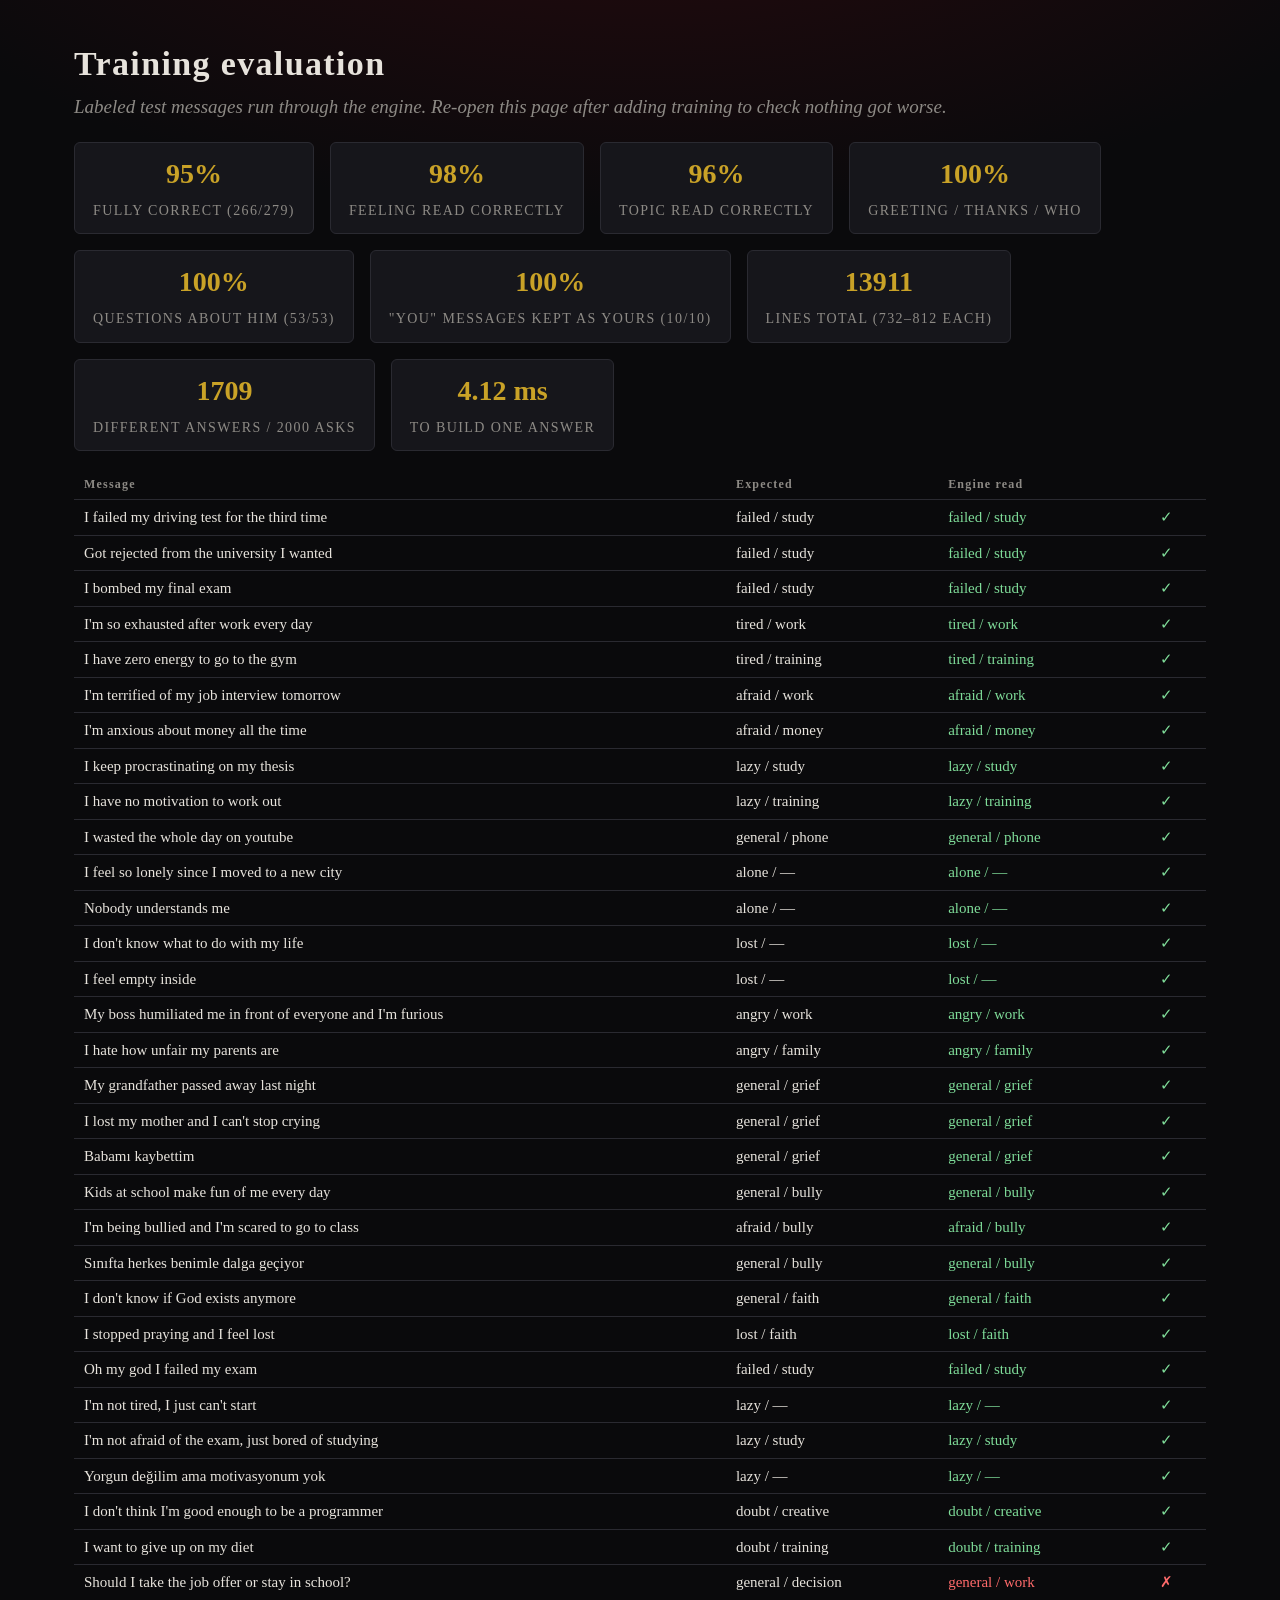
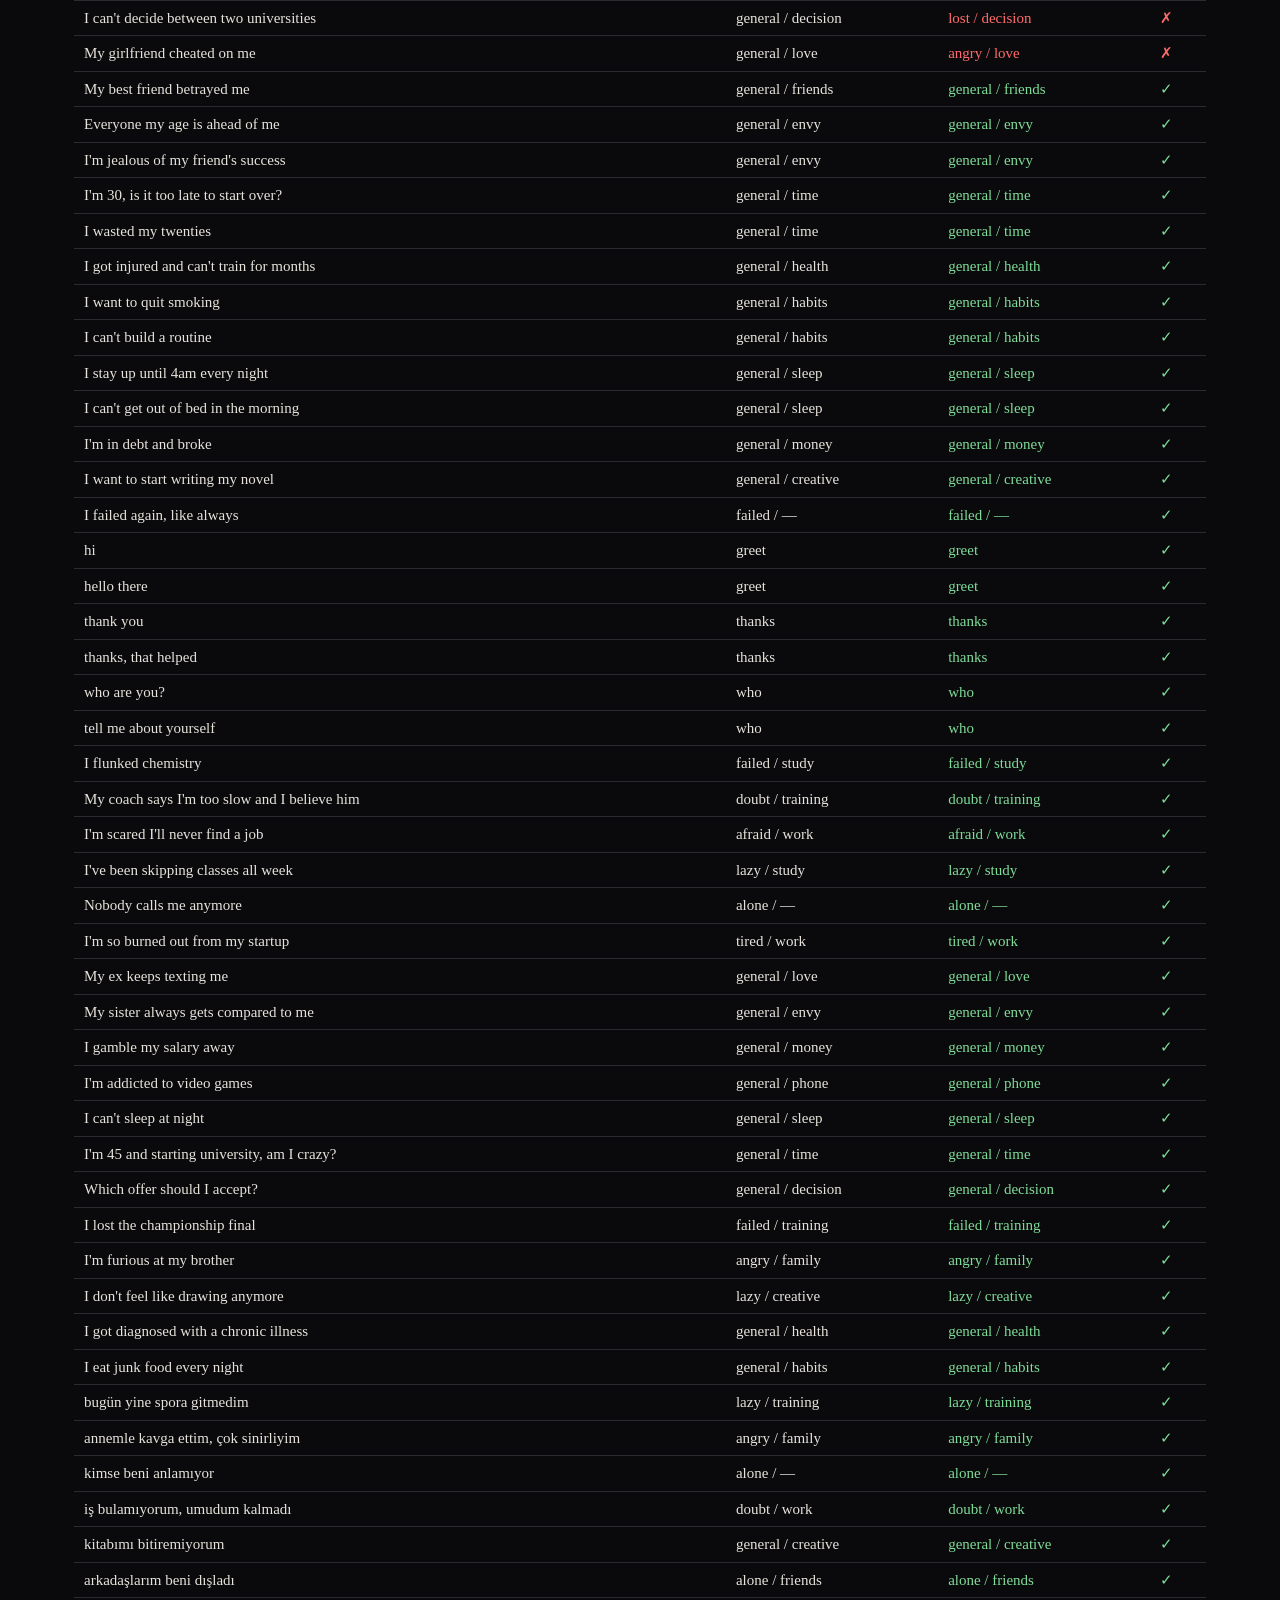
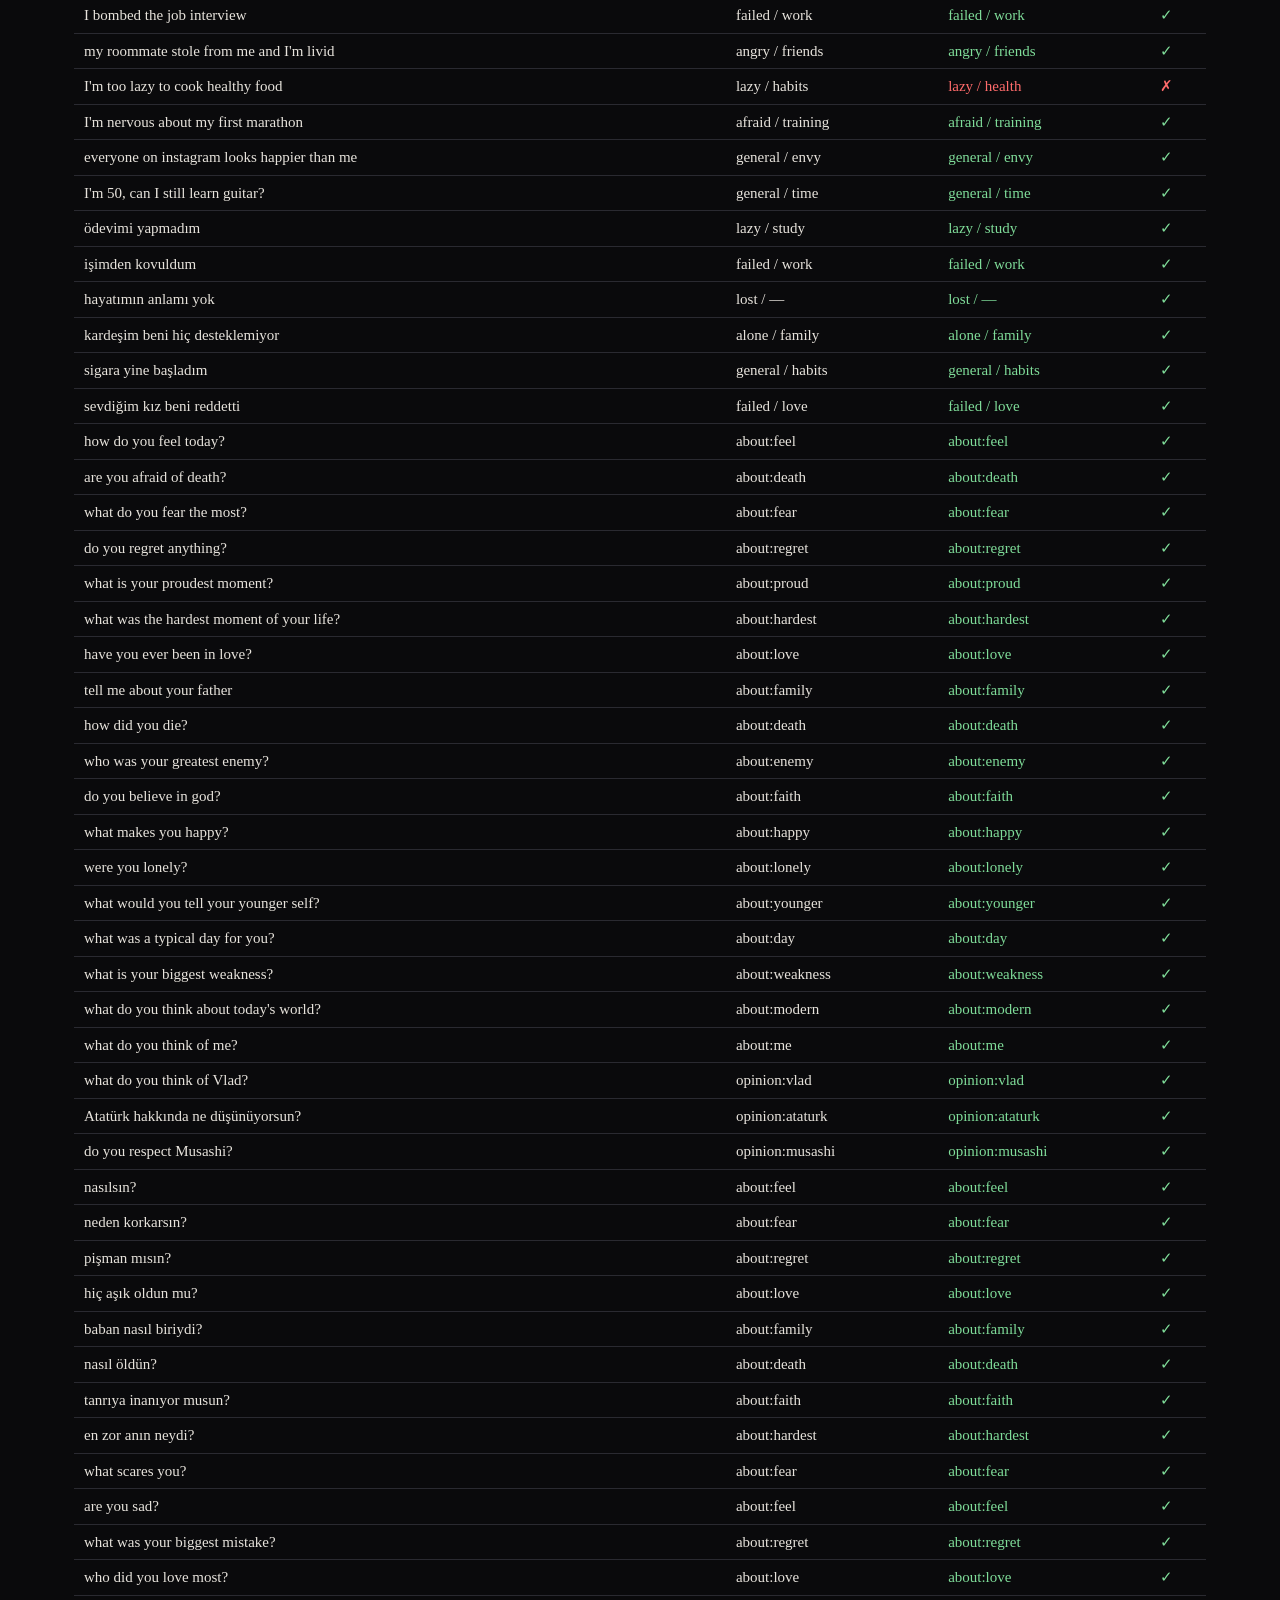
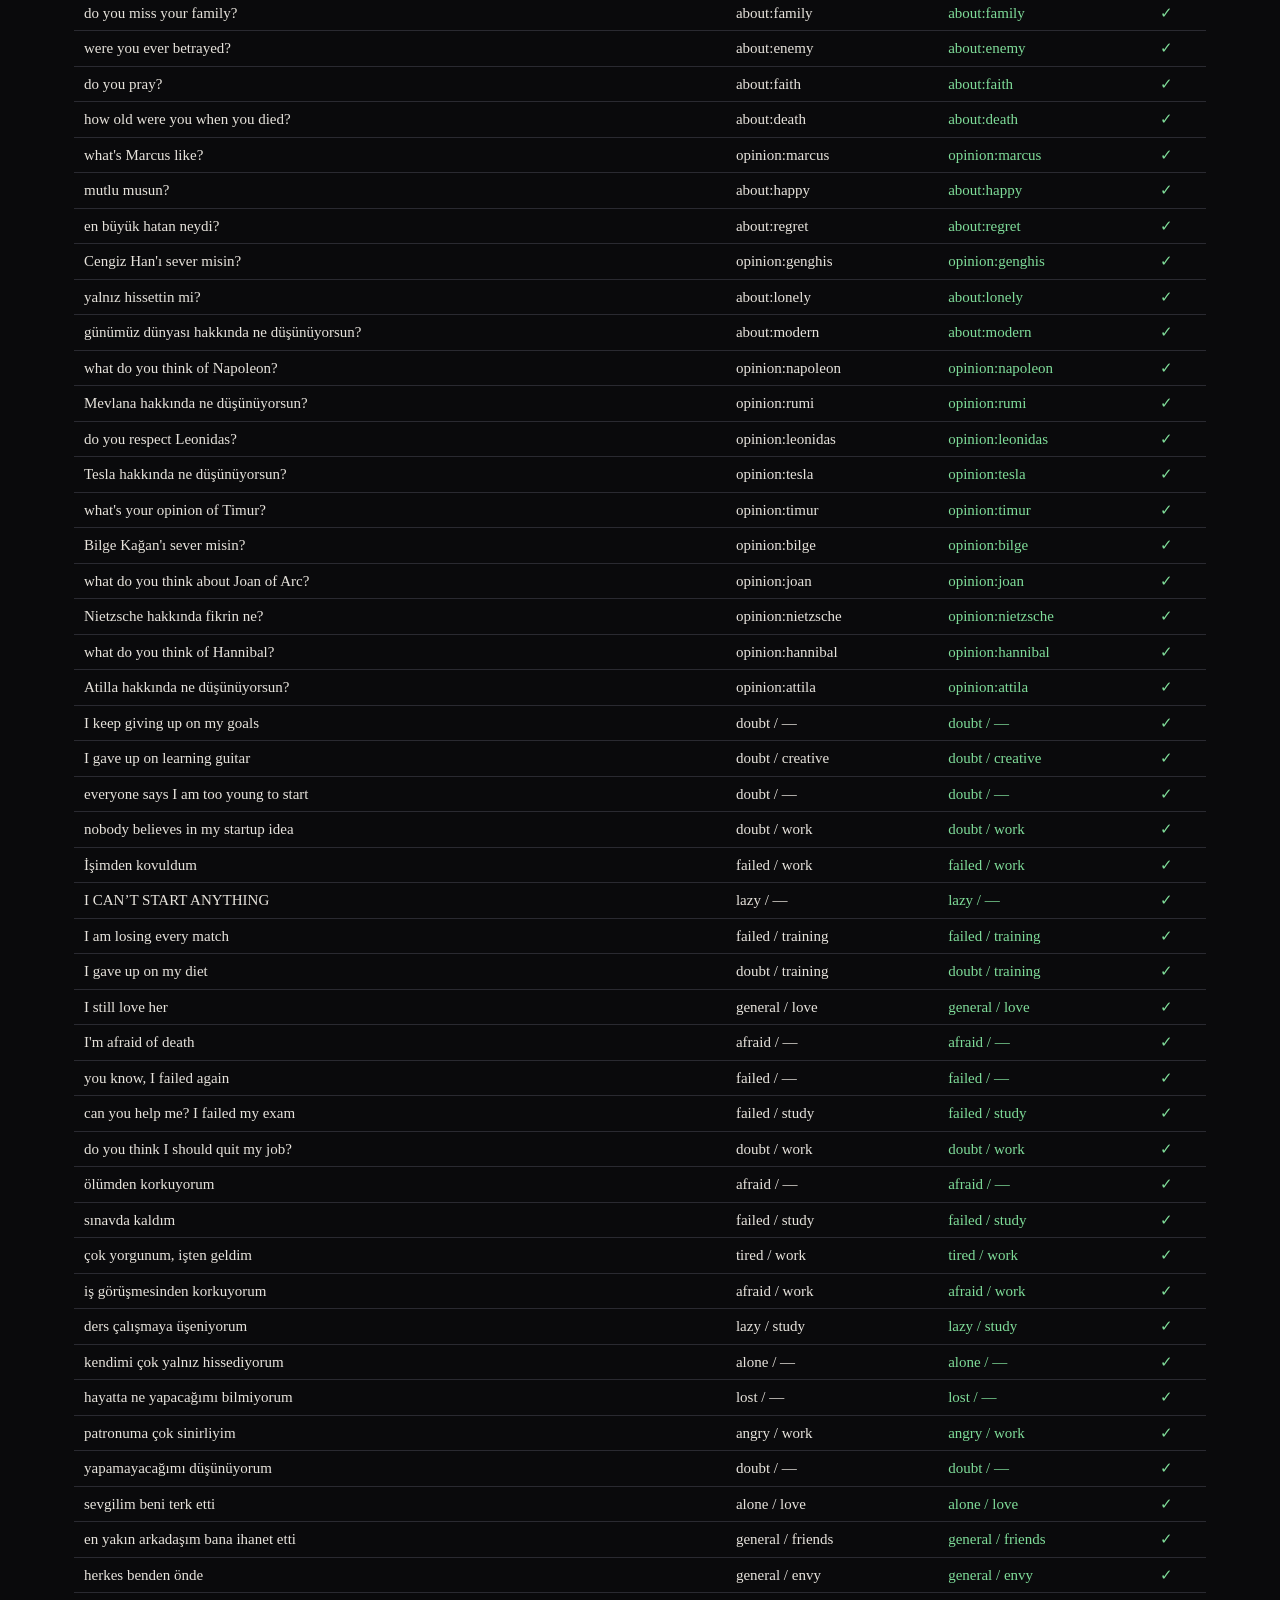
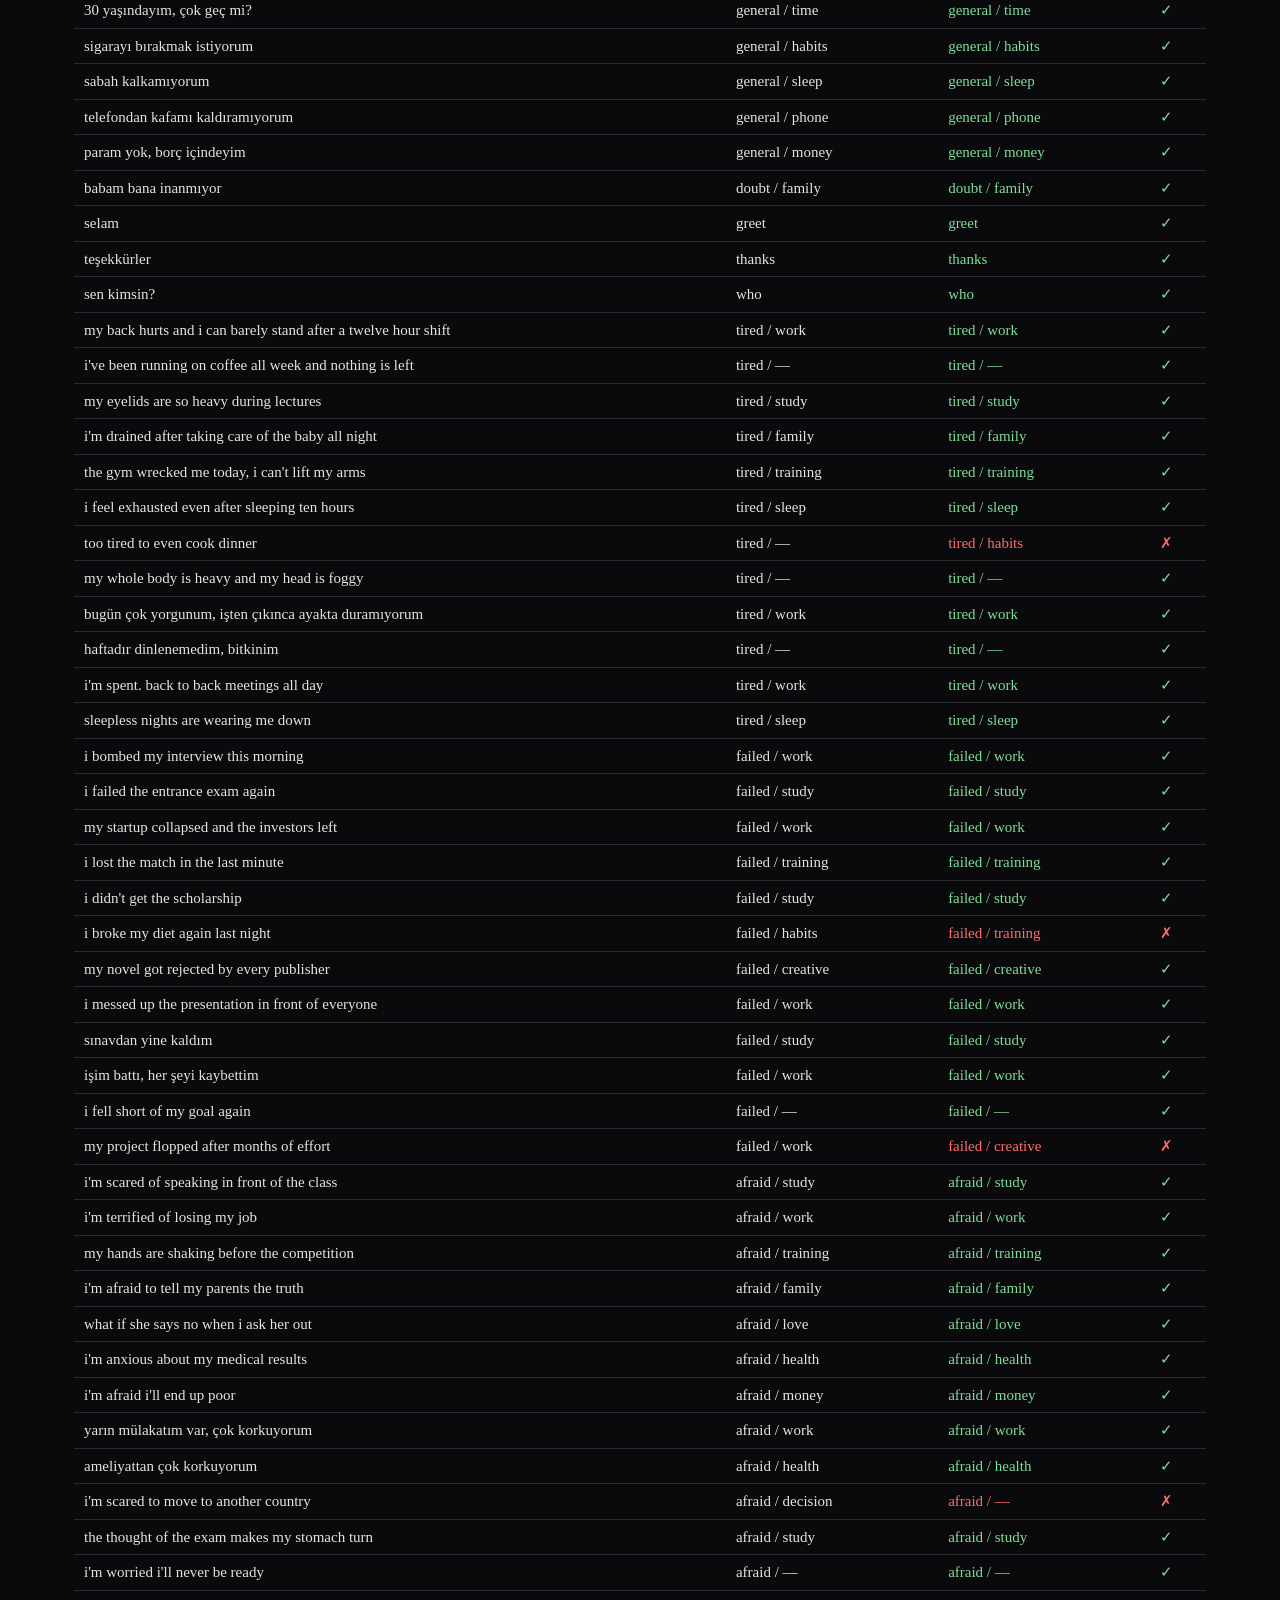
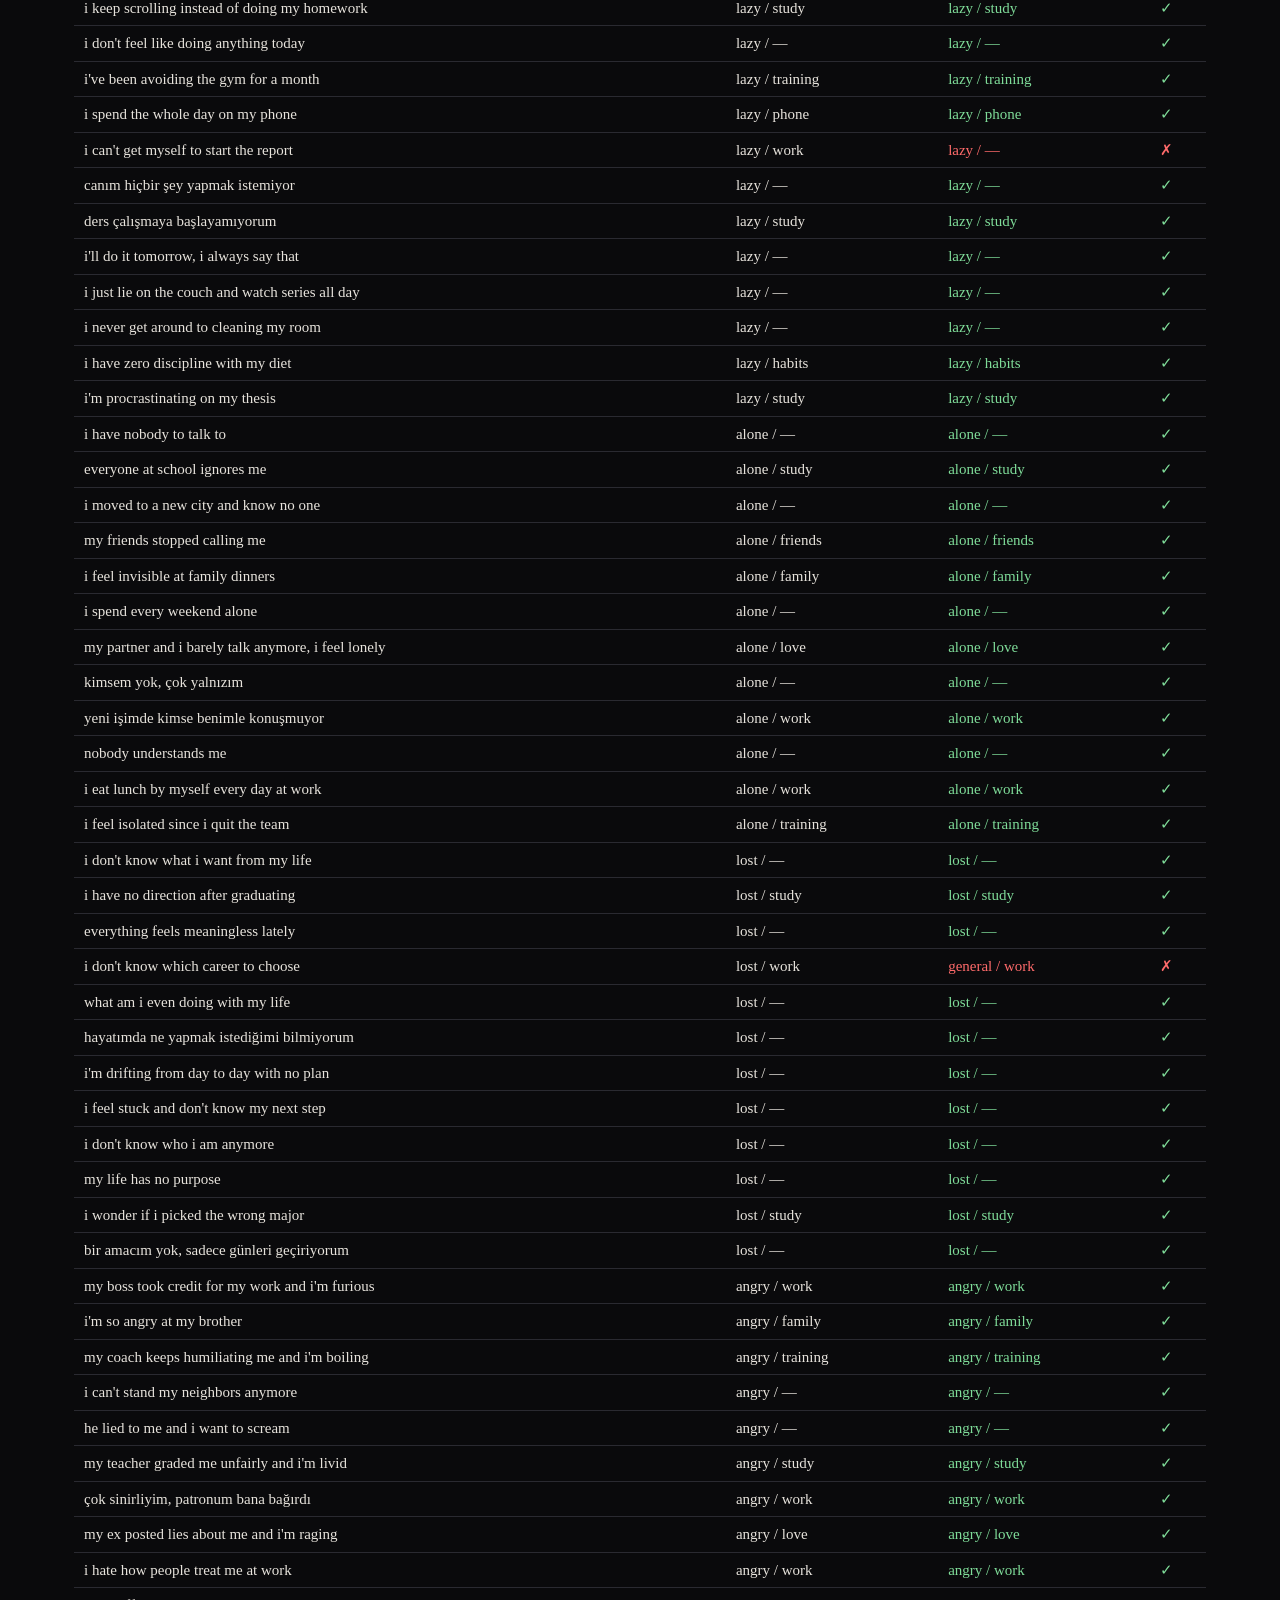
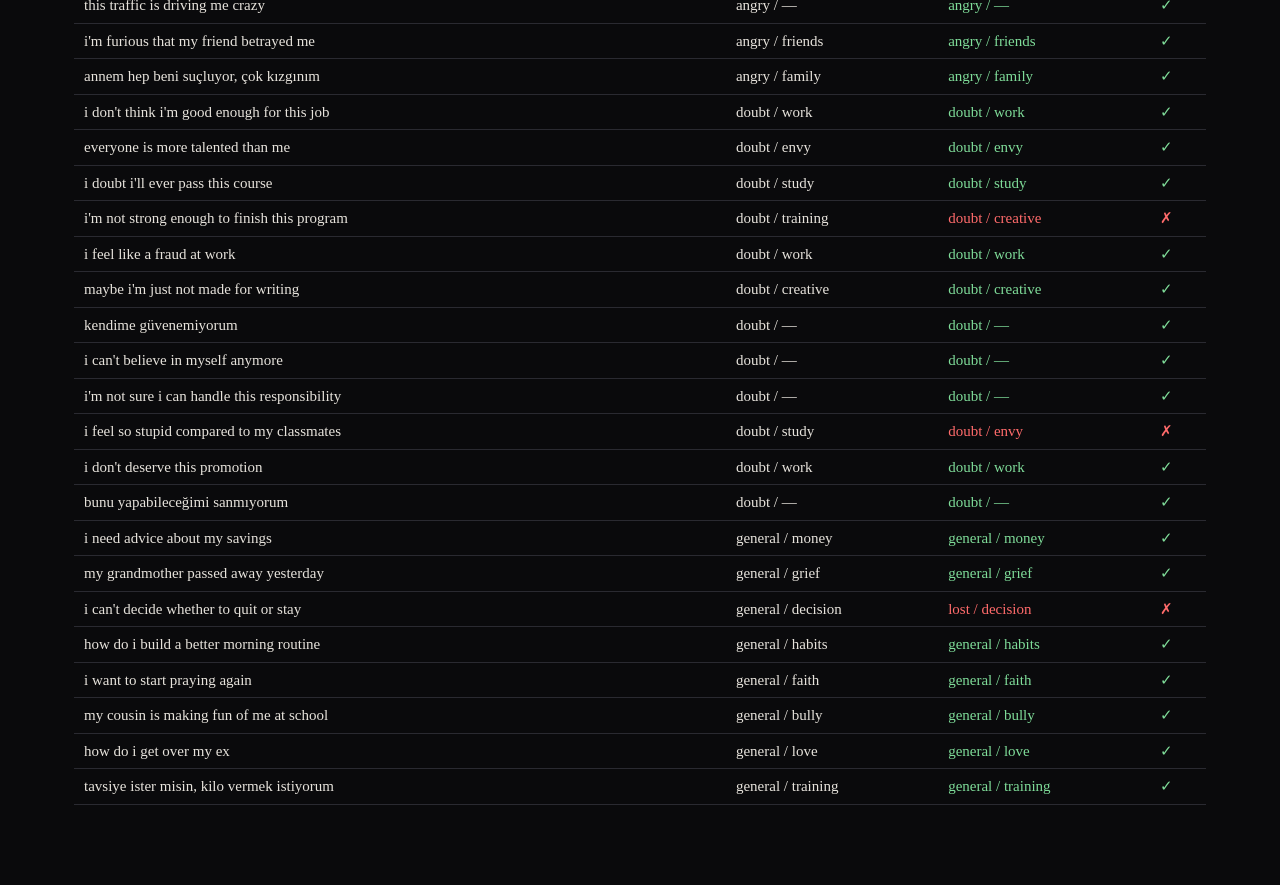
==== eval.html @ fa33df59 "Weekly review page (task 3.6) Co-Authored-By: Claude Sonnet 5.5 <noreply@anthropic.com> Claude-Sessi" ====
<!DOCTYPE html>
<html lang="en">
<head>
<meta charset="utf-8">
<title>Iron Council — Training evaluation</title>
<link rel="icon" href="favicon.svg" type="image/svg+xml">
<link rel="stylesheet" href="css/style.css?v=39">
<style>
  table { width: 100%; border-collapse: collapse; font-size: 15px; margin-top: 18px; }
  th, td { text-align: left; padding: 6px 10px; border-bottom: 1px solid var(--line); vertical-align: top; }
  th { font-family: var(--head); font-size: 12px; letter-spacing: .1em; color: var(--muted); }
  .ok { color: #7fdc99; } .bad { color: #ff6b6b; }
  .stats { display: flex; gap: 16px; flex-wrap: wrap; margin-top: 10px; }
  .stat { background: var(--panel); border: 1px solid var(--line); border-radius: 6px; padding: 14px 18px; min-width: 160px; }
  .stat b { display: block; font-family: var(--head); font-size: 28px; }
  .stat span { color: var(--muted); font-size: 14px; }
</style>
</head>
<body>
<main>
  <h2 class="section-title">Training evaluation</h2>
  <p class="sub">Labeled test messages run through the engine. Re-open this page after adding training to check nothing got worse.</p>
  <div class="stats" id="stats"></div>
  <table id="tbl"><thead><tr><th>Message</th><th>Expected</th><th>Engine read</th><th></th></tr></thead><tbody></tbody></table>
</main>
  <script src="js/bundle.js?v=39"></script>
<script>
// [message, expected feeling ("general" = none), expected topic (null = none), expected intent (optional)]
const CASES = [
  ["I failed my driving test for the third time", "failed", "study"],
  ["Got rejected from the university I wanted", "failed", "study"],
  ["I bombed my final exam", "failed", "study"],
  ["I'm so exhausted after work every day", "tired", "work"],
  ["I have zero energy to go to the gym", "tired", "training"],
  ["I'm terrified of my job interview tomorrow", "afraid", "work"],
  ["I'm anxious about money all the time", "afraid", "money"],
  ["I keep procrastinating on my thesis", "lazy", "study"],
  ["I have no motivation to work out", "lazy", "training"],
  ["I wasted the whole day on youtube", "general", "phone"],
  ["I feel so lonely since I moved to a new city", "alone", null],
  ["Nobody understands me", "alone", null],
  ["I don't know what to do with my life", "lost", null],
  ["I feel empty inside", "lost", null],
  ["My boss humiliated me in front of everyone and I'm furious", "angry", "work"],
  ["I hate how unfair my parents are", "angry", "family"],
  ["My grandfather passed away last night", "general", "grief"],
  ["I lost my mother and I can't stop crying", "general", "grief"],
  ["Babamı kaybettim", "general", "grief"],
  ["Kids at school make fun of me every day", "general", "bully"],
  ["I'm being bullied and I'm scared to go to class", "afraid", "bully"],
  ["Sınıfta herkes benimle dalga geçiyor", "general", "bully"],
  ["I don't know if God exists anymore", "general", "faith"],
  ["I stopped praying and I feel lost", "lost", "faith"],
  ["Oh my god I failed my exam", "failed", "study"],
  ["I'm not tired, I just can't start", "lazy", null],
  ["I'm not afraid of the exam, just bored of studying", "lazy", "study"],
  ["Yorgun değilim ama motivasyonum yok", "lazy", null],
  ["I don't think I'm good enough to be a programmer", "doubt", "creative"],
  ["I want to give up on my diet", "doubt", "training"],
  ["Should I take the job offer or stay in school?", "general", "decision"],
  ["I can't decide between two universities", "general", "decision"],
  ["My girlfriend cheated on me", "general", "love"],
  ["My best friend betrayed me", "general", "friends"],
  ["Everyone my age is ahead of me", "general", "envy"],
  ["I'm jealous of my friend's success", "general", "envy"],
  ["I'm 30, is it too late to start over?", "general", "time"],
  ["I wasted my twenties", "general", "time"],
  ["I got injured and can't train for months", "general", "health"],
  ["I want to quit smoking", "general", "habits"],
  ["I can't build a routine", "general", "habits"],
  ["I stay up until 4am every night", "general", "sleep"],
  ["I can't get out of bed in the morning", "general", "sleep"],
  ["I'm in debt and broke", "general", "money"],
  ["I want to start writing my novel", "general", "creative"],
  ["I failed again, like always", "failed", null],
  ["hi", "general", null, "greet"],
  ["hello there", "general", null, "greet"],
  ["thank you", "general", null, "thanks"],
  ["thanks, that helped", "general", null, "thanks"],
  ["who are you?", "general", null, "who"],
  ["tell me about yourself", "general", null, "who"],
  // round 4: unseen messages that failed first, then were trained on
  ["I flunked chemistry", "failed", "study"],
  ["My coach says I'm too slow and I believe him", "doubt", "training"],
  ["I'm scared I'll never find a job", "afraid", "work"],
  ["I've been skipping classes all week", "lazy", "study"],
  ["Nobody calls me anymore", "alone", null],
  ["I'm so burned out from my startup", "tired", "work"],
  ["My ex keeps texting me", "general", "love"],
  ["My sister always gets compared to me", "general", "envy"],
  ["I gamble my salary away", "general", "money"],
  ["I'm addicted to video games", "general", "phone"],
  ["I can't sleep at night", "general", "sleep"],
  ["I'm 45 and starting university, am I crazy?", "general", "time"],
  ["Which offer should I accept?", "general", "decision"],
  ["I lost the championship final", "failed", "training"],
  ["I'm furious at my brother", "angry", "family"],
  ["I don't feel like drawing anymore", "lazy", "creative"],
  ["I got diagnosed with a chronic illness", "general", "health"],
  ["I eat junk food every night", "general", "habits"],
  ["bugün yine spora gitmedim", "lazy", "training"],
  ["annemle kavga ettim, çok sinirliyim", "angry", "family"],
  ["kimse beni anlamıyor", "alone", null],
  ["iş bulamıyorum, umudum kalmadı", "doubt", "work"],
  ["kitabımı bitiremiyorum", "general", "creative"],
  ["arkadaşlarım beni dışladı", "alone", "friends"],
  // round 5: second unseen batch (4/12 before training)
  ["I bombed the job interview", "failed", "work"],
  ["my roommate stole from me and I'm livid", "angry", "friends"],
  ["I'm too lazy to cook healthy food", "lazy", "habits"],
  ["I'm nervous about my first marathon", "afraid", "training"],
  ["everyone on instagram looks happier than me", "general", "envy"],
  ["I'm 50, can I still learn guitar?", "general", "time"],
  ["ödevimi yapmadım", "lazy", "study"],
  ["işimden kovuldum", "failed", "work"],
  ["hayatımın anlamı yok", "lost", null],
  ["kardeşim beni hiç desteklemiyor", "alone", "family"],
  ["sigara yine başladım", "general", "habits"],
  ["sevdiğim kız beni reddetti", "failed", "love"],
  // round 6: questions ABOUT HIM (speaker: Mehmed) and opinions of other members
  ["how do you feel today?", "general", null, "about:feel"],
  ["are you afraid of death?", "general", null, "about:death"],
  ["what do you fear the most?", "general", null, "about:fear"],
  ["do you regret anything?", "general", null, "about:regret"],
  ["what is your proudest moment?", "general", null, "about:proud"],
  ["what was the hardest moment of your life?", "general", null, "about:hardest"],
  ["have you ever been in love?", "general", null, "about:love"],
  ["tell me about your father", "general", null, "about:family"],
  ["how did you die?", "general", null, "about:death"],
  ["who was your greatest enemy?", "general", null, "about:enemy"],
  ["do you believe in god?", "general", null, "about:faith"],
  ["what makes you happy?", "general", null, "about:happy"],
  ["were you lonely?", "general", null, "about:lonely"],
  ["what would you tell your younger self?", "general", null, "about:younger"],
  ["what was a typical day for you?", "general", null, "about:day"],
  ["what is your biggest weakness?", "general", null, "about:weakness"],
  ["what do you think about today's world?", "general", null, "about:modern"],
  ["what do you think of me?", "general", null, "about:me"],
  ["what do you think of Vlad?", "general", null, "opinion:vlad"],
  ["Atatürk hakkında ne düşünüyorsun?", "general", null, "opinion:ataturk"],
  ["do you respect Musashi?", "general", null, "opinion:musashi"],
  ["nasılsın?", "general", null, "about:feel"],
  ["neden korkarsın?", "general", null, "about:fear"],
  ["pişman mısın?", "general", null, "about:regret"],
  ["hiç aşık oldun mu?", "general", null, "about:love"],
  ["baban nasıl biriydi?", "general", null, "about:family"],
  ["nasıl öldün?", "general", null, "about:death"],
  ["tanrıya inanıyor musun?", "general", null, "about:faith"],
  ["en zor anın neydi?", "general", null, "about:hardest"],
  // round 7: unseen questions about him (8/14 before training)
  ["what scares you?", "general", null, "about:fear"],
  ["are you sad?", "general", null, "about:feel"],
  ["what was your biggest mistake?", "general", null, "about:regret"],
  ["who did you love most?", "general", null, "about:love"],
  ["do you miss your family?", "general", null, "about:family"],
  ["were you ever betrayed?", "general", null, "about:enemy"],
  ["do you pray?", "general", null, "about:faith"],
  ["how old were you when you died?", "general", null, "about:death"],
  ["what's Marcus like?", "general", null, "opinion:marcus"],
  ["mutlu musun?", "general", null, "about:happy"],
  ["en büyük hatan neydi?", "general", null, "about:regret"],
  ["Cengiz Han'ı sever misin?", "general", null, "opinion:genghis"],
  ["yalnız hissettin mi?", "general", null, "about:lonely"],
  ["günümüz dünyası hakkında ne düşünüyorsun?", "general", null, "about:modern"],
  // round 8: opinions of the ten newer members (speaker: Mehmed)
  ["what do you think of Napoleon?", "general", null, "opinion:napoleon"],
  ["Mevlana hakkında ne düşünüyorsun?", "general", null, "opinion:rumi"],
  ["do you respect Leonidas?", "general", null, "opinion:leonidas"],
  ["Tesla hakkında ne düşünüyorsun?", "general", null, "opinion:tesla"],
  ["what's your opinion of Timur?", "general", null, "opinion:timur"],
  ["Bilge Kağan'ı sever misin?", "general", null, "opinion:bilge"],
  ["what do you think about Joan of Arc?", "general", null, "opinion:joan"],
  ["Nietzsche hakkında fikrin ne?", "general", null, "opinion:nietzsche"],
  ["what do you think of Hannibal?", "general", null, "opinion:hannibal"],
  ["Atilla hakkında ne düşünüyorsun?", "general", null, "opinion:attila"],
  // round 9: misreadings found in live chat
  ["I keep giving up on my goals", "doubt", null],
  ["I gave up on learning guitar", "doubt", "creative"],
  ["everyone says I am too young to start", "doubt", null],
  ["nobody believes in my startup idea", "doubt", "work"],
  // round 10: text-handling bugs (Turkish capital İ, curly apostrophes, verb forms, "still")
  ["İşimden kovuldum", "failed", "work"],
  ["I CAN’T START ANYTHING", "lazy", null],
  ["I am losing every match", "failed", "training"],
  ["I gave up on my diet", "doubt", "training"],
  ["I still love her", "general", "love"],
  // guards: these are about the USER, not him
  ["I'm afraid of death", "afraid", null],
  ["you know, I failed again", "failed", null],
  ["can you help me? I failed my exam", "failed", "study"],
  ["do you think I should quit my job?", "doubt", "work"],
  ["ölümden korkuyorum", "afraid", null],
  // Turkish
  ["sınavda kaldım", "failed", "study"],
  ["çok yorgunum, işten geldim", "tired", "work"],
  ["iş görüşmesinden korkuyorum", "afraid", "work"],
  ["ders çalışmaya üşeniyorum", "lazy", "study"],
  ["kendimi çok yalnız hissediyorum", "alone", null],
  ["hayatta ne yapacağımı bilmiyorum", "lost", null],
  ["patronuma çok sinirliyim", "angry", "work"],
  ["yapamayacağımı düşünüyorum", "doubt", null],
  ["sevgilim beni terk etti", "alone", "love"],
  ["en yakın arkadaşım bana ihanet etti", "general", "friends"],
  ["herkes benden önde", "general", "envy"],
  ["30 yaşındayım, çok geç mi?", "general", "time"],
  ["sigarayı bırakmak istiyorum", "general", "habits"],
  ["sabah kalkamıyorum", "general", "sleep"],
  ["telefondan kafamı kaldıramıyorum", "general", "phone"],
  ["param yok, borç içindeyim", "general", "money"],
  ["babam bana inanmıyor", "doubt", "family"],
  ["selam", "general", null, "greet"],
  ["teşekkürler", "general", null, "thanks"],
  ["sen kimsin?", "general", null, "who"],
  // round 4: 104 more everyday messages (also in tests/holdout/cases-holdout4.js)
  ["my back hurts and i can barely stand after a twelve hour shift", "tired", "work"],
  ["i've been running on coffee all week and nothing is left", "tired", null],
  ["my eyelids are so heavy during lectures", "tired", "study"],
  ["i'm drained after taking care of the baby all night", "tired", "family"],
  ["the gym wrecked me today, i can't lift my arms", "tired", "training"],
  ["i feel exhausted even after sleeping ten hours", "tired", "sleep"],
  ["too tired to even cook dinner", "tired", null],
  ["my whole body is heavy and my head is foggy", "tired", null],
  ["bugün çok yorgunum, işten çıkınca ayakta duramıyorum", "tired", "work"],
  ["haftadır dinlenemedim, bitkinim", "tired", null],
  ["i'm spent. back to back meetings all day", "tired", "work"],
  ["sleepless nights are wearing me down", "tired", "sleep"],
  ["i bombed my interview this morning", "failed", "work"],
  ["i failed the entrance exam again", "failed", "study"],
  ["my startup collapsed and the investors left", "failed", "work"],
  ["i lost the match in the last minute", "failed", "training"],
  ["i didn't get the scholarship", "failed", "study"],
  ["i broke my diet again last night", "failed", "habits"],
  ["my novel got rejected by every publisher", "failed", "creative"],
  ["i messed up the presentation in front of everyone", "failed", "work"],
  ["sınavdan yine kaldım", "failed", "study"],
  ["işim battı, her şeyi kaybettim", "failed", "work"],
  ["i fell short of my goal again", "failed", null],
  ["my project flopped after months of effort", "failed", "work"],
  ["i'm scared of speaking in front of the class", "afraid", "study"],
  ["i'm terrified of losing my job", "afraid", "work"],
  ["my hands are shaking before the competition", "afraid", "training"],
  ["i'm afraid to tell my parents the truth", "afraid", "family"],
  ["what if she says no when i ask her out", "afraid", "love"],
  ["i'm anxious about my medical results", "afraid", "health"],
  ["i'm afraid i'll end up poor", "afraid", "money"],
  ["yarın mülakatım var, çok korkuyorum", "afraid", "work"],
  ["ameliyattan çok korkuyorum", "afraid", "health"],
  ["i'm scared to move to another country", "afraid", "decision"],
  ["the thought of the exam makes my stomach turn", "afraid", "study"],
  ["i'm worried i'll never be ready", "afraid", null],
  ["i keep scrolling instead of doing my homework", "lazy", "study"],
  ["i don't feel like doing anything today", "lazy", null],
  ["i've been avoiding the gym for a month", "lazy", "training"],
  ["i spend the whole day on my phone", "lazy", "phone"],
  ["i can't get myself to start the report", "lazy", "work"],
  ["canım hiçbir şey yapmak istemiyor", "lazy", null],
  ["ders çalışmaya başlayamıyorum", "lazy", "study"],
  ["i'll do it tomorrow, i always say that", "lazy", null],
  ["i just lie on the couch and watch series all day", "lazy", null],
  ["i never get around to cleaning my room", "lazy", null],
  ["i have zero discipline with my diet", "lazy", "habits"],
  ["i'm procrastinating on my thesis", "lazy", "study"],
  ["i have nobody to talk to", "alone", null],
  ["everyone at school ignores me", "alone", "study"],
  ["i moved to a new city and know no one", "alone", null],
  ["my friends stopped calling me", "alone", "friends"],
  ["i feel invisible at family dinners", "alone", "family"],
  ["i spend every weekend alone", "alone", null],
  ["my partner and i barely talk anymore, i feel lonely", "alone", "love"],
  ["kimsem yok, çok yalnızım", "alone", null],
  ["yeni işimde kimse benimle konuşmuyor", "alone", "work"],
  ["nobody understands me", "alone", null],
  ["i eat lunch by myself every day at work", "alone", "work"],
  ["i feel isolated since i quit the team", "alone", "training"],
  ["i don't know what i want from my life", "lost", null],
  ["i have no direction after graduating", "lost", "study"],
  ["everything feels meaningless lately", "lost", null],
  ["i don't know which career to choose", "lost", "work"],
  ["what am i even doing with my life", "lost", null],
  ["hayatımda ne yapmak istediğimi bilmiyorum", "lost", null],
  ["i'm drifting from day to day with no plan", "lost", null],
  ["i feel stuck and don't know my next step", "lost", null],
  ["i don't know who i am anymore", "lost", null],
  ["my life has no purpose", "lost", null],
  ["i wonder if i picked the wrong major", "lost", "study"],
  ["bir amacım yok, sadece günleri geçiriyorum", "lost", null],
  ["my boss took credit for my work and i'm furious", "angry", "work"],
  ["i'm so angry at my brother", "angry", "family"],
  ["my coach keeps humiliating me and i'm boiling", "angry", "training"],
  ["i can't stand my neighbors anymore", "angry", null],
  ["he lied to me and i want to scream", "angry", null],
  ["my teacher graded me unfairly and i'm livid", "angry", "study"],
  ["çok sinirliyim, patronum bana bağırdı", "angry", "work"],
  ["my ex posted lies about me and i'm raging", "angry", "love"],
  ["i hate how people treat me at work", "angry", "work"],
  ["this traffic is driving me crazy", "angry", null],
  ["i'm furious that my friend betrayed me", "angry", "friends"],
  ["annem hep beni suçluyor, çok kızgınım", "angry", "family"],
  ["i don't think i'm good enough for this job", "doubt", "work"],
  ["everyone is more talented than me", "doubt", "envy"],
  ["i doubt i'll ever pass this course", "doubt", "study"],
  ["i'm not strong enough to finish this program", "doubt", "training"],
  ["i feel like a fraud at work", "doubt", "work"],
  ["maybe i'm just not made for writing", "doubt", "creative"],
  ["kendime güvenemiyorum", "doubt", null],
  ["i can't believe in myself anymore", "doubt", null],
  ["i'm not sure i can handle this responsibility", "doubt", null],
  ["i feel so stupid compared to my classmates", "doubt", "study"],
  ["i don't deserve this promotion", "doubt", "work"],
  ["bunu yapabileceğimi sanmıyorum", "doubt", null],
  ["i need advice about my savings", "general", "money"],
  ["my grandmother passed away yesterday", "general", "grief"],
  ["i can't decide whether to quit or stay", "general", "decision"],
  ["how do i build a better morning routine", "general", "habits"],
  ["i want to start praying again", "general", "faith"],
  ["my cousin is making fun of me at school", "general", "bully"],
  ["how do i get over my ex", "general", "love"],
  ["tavsiye ister misin, kilo vermek istiyorum", "general", "training"]
];

const body = document.querySelector("tbody");
let moodOk = 0, topicOk = 0, intentOk = 0, intentN = 0, allOk = 0;
let aboutOk = 0, aboutN = 0, guardOk = 0, guardN = 0;
for (const [text, mood, topic, intent] of CASES) {
  const m = Engine.detectMood(text), t = Engine.detectTopic(text), i = Engine.detectIntent(text);
  const ab = Engine.detectAbout(text, "mehmed");
  const general = ab && ab.kind === "about" && ab.subject === "general";
  const effAb = ab && !(general && (m !== "general" || t || i)) ? ab.kind + ":" + (ab.subject || ab.target) : null;
  const isAbout = intent && /^(about|opinion):/.test(intent);
  let mGood = true, tGood = true, iGood = true;
  if (isAbout) { iGood = effAb === intent; aboutN++; aboutOk += iGood; }
  else if (intent) { iGood = !effAb && i === intent; intentN++; intentOk += iGood; }
  else { mGood = m === mood; tGood = t === topic; iGood = !effAb; moodOk += mGood; topicOk += tGood; if (/you|sen|mısın|musun|korkuyorum/i.test(text)) { guardN++; guardOk += mGood && tGood && iGood; } }
  const good = mGood && tGood && iGood; allOk += good;
  const exp = intent ? intent : `${mood} / ${topic || "—"}`;
  const got = isAbout || effAb ? (effAb || "—") : intent ? (i || "—") : `${m} / ${t || "—"}`;
  body.insertAdjacentHTML("beforeend", `<tr><td>${text}</td><td>${exp}</td><td class="${good ? "ok" : "bad"}">${got}</td><td class="${good ? "ok" : "bad"}">${good ? "✓" : "✗"}</td></tr>`);
}
const n = CASES.length - intentN - aboutN;
// variety + speed
const c = CHARACTERS[0]; let t0 = performance.now(); const seen = new Set();
for (let k = 0; k < 2000; k++) seen.add(Engine.forgeReply(c, "I failed my exam and I want to quit").text);
const ms = (performance.now() - t0) / 2000;
Object.keys(localStorage).filter((k) => k.startsWith("ironcouncil.recent.")).forEach((k) => localStorage.removeItem(k));
const lines = CHARACTERS.map((ch) => ch.openers.length + ch.principles.length + ch.closers.length + Object.values(ch.counsel).flat().length + Object.values(ch.topics).flat().length + Object.values(ch.intents || {}).flat().length + (ch.again || []).length + ch.examples.length + Object.values(ch.about || {}).flat().length + Object.values(ch.opinions || {}).flat().length + (ch.pivots || []).length);
const pct = (a, b) => Math.round((a / b) * 100) + "%";
document.getElementById("stats").innerHTML = [
  [pct(allOk, CASES.length), `fully correct (${allOk}/${CASES.length})`],
  [pct(moodOk, n), "feeling read correctly"],
  [pct(topicOk, n), "topic read correctly"],
  [pct(intentOk, intentN), "greeting / thanks / who"],
  [pct(aboutOk, aboutN), `questions about him (${aboutOk}/${aboutN})`],
  [pct(guardOk, guardN), `"you" messages kept as yours (${guardOk}/${guardN})`],
  [lines.reduce((a, b) => a + b, 0), `lines total (${Math.min(...lines)}–${Math.max(...lines)} each)`],
  [seen.size, "different answers / 2000 asks"],
  [ms.toFixed(2) + " ms", "to build one answer"]
].map(([b, s]) => `<div class="stat"><b>${b}</b><span>${s}</span></div>`).join("");
window.EVAL = { aboutOk, aboutN, guardOk, guardN, allOk, total: CASES.length, moodOk, topicOk, n, intentOk, intentN, lines, variety: seen.size, ms,
  misses: [...body.querySelectorAll("tr")].filter((r) => r.querySelector(".bad")).map((r) => r.innerText.replace(/\t/g, " | ")) };
</script>
</body>
</html>
---- css/style.css ----
:root {
  --bg: #0a0a0c;
  --bg2: #121216;
  --panel: #16161b;
  --line: #2a2a31;
  --steel: #a7acb4;
  --text: #e7e3dc;
  --muted: #8d8a85;
  --blood: #a3121f;
  --blood2: #d0283a;
  --gold: #c9a227;
  --accent: var(--blood2);
  --head: "Cinzel", "Trajan Pro", Georgia, serif;
  --body: "EB Garamond", Georgia, "Times New Roman", serif;
}
* { box-sizing: border-box; }
html, body { margin: 0; }
body {
  background: radial-gradient(1200px 600px at 50% -200px, #2a0a0e 0%, transparent 70%), var(--bg);
  color: var(--text);
  font-family: var(--body);
  font-size: 19px;
  line-height: 1.5;
  min-height: 100vh;
}
a { color: inherit; text-decoration: none; }
button, input, select, textarea { font: inherit; color: inherit; }

/* ---------- header ---------- */
.top {
  position: sticky; top: 0; z-index: 10;
  display: flex; align-items: center; gap: 24px;
  padding: 14px 28px;
  background: rgba(10, 10, 12, 0.88);
  backdrop-filter: blur(8px);
  border-bottom: 1px solid var(--line);
}
.brand { font-family: var(--head); font-weight: 900; letter-spacing: .08em; font-size: 20px; text-transform: uppercase; }
.brand-mark { color: var(--blood2); }
.top nav { display: flex; gap: 18px; flex: 1; }
.top nav a { font-family: var(--head); font-size: 14px; letter-spacing: .12em; text-transform: uppercase; color: var(--muted); padding: 4px 2px; border-bottom: 2px solid transparent; }
.top nav a.on, .top nav a:hover { color: var(--text); border-color: var(--blood2); }
.engine-btn {
  display: flex; align-items: center; gap: 8px; cursor: pointer;
  background: var(--panel); border: 1px solid var(--line); border-radius: 999px;
  padding: 6px 14px; font-family: var(--head); font-size: 13px; letter-spacing: .06em;
}
.engine-btn .dot { width: 9px; height: 9px; border-radius: 50%; background: var(--steel); }
.engine-btn.ai .dot { background: #3ecf6e; box-shadow: 0 0 8px #3ecf6e; }
.engine-btn.loading .dot { background: var(--gold); animation: pulse 1s infinite; }
@keyframes pulse { 50% { opacity: .3; } }

main { max-width: 1180px; margin: 0 auto; padding: 28px 24px 80px; }

/* ---------- hall ---------- */
.hero { text-align: center; padding: 40px 0 26px; }
.hero h1 { font-family: var(--head); font-weight: 900; font-size: clamp(34px, 6vw, 62px); letter-spacing: .06em; margin: 0; text-transform: uppercase; }
.hero p { color: var(--muted); font-size: 21px; margin: 8px auto 0; max-width: 640px; font-style: italic; }
.oath {
  margin: 26px auto 40px; max-width: 760px; text-align: center;
  border-top: 1px solid var(--line); border-bottom: 1px solid var(--line);
  padding: 22px 10px;
}
.oath .label { font-family: var(--head); font-size: 12px; letter-spacing: .3em; color: var(--blood2); text-transform: uppercase; }
.oath blockquote { margin: 10px 0 6px; font-size: 26px; font-style: italic; line-height: 1.35; }
.oath cite { color: var(--muted); font-style: normal; font-family: var(--head); font-size: 14px; letter-spacing: .1em; }

.grid { display: grid; grid-template-columns: repeat(auto-fill, minmax(255px, 1fr)); gap: 18px; }
.card {
  --c: var(--steel);
  position: relative; overflow: hidden; cursor: pointer;
  background: linear-gradient(180deg, var(--panel), var(--bg2));
  border: 1px solid var(--line); border-radius: 6px;
  padding: 22px 20px 20px;
  transition: transform .2s, border-color .2s, box-shadow .2s;
}
.card::before { content: ""; position: absolute; inset: 0 0 auto 0; height: 3px; background: var(--c); }
.card:hover { transform: translateY(-3px); border-color: var(--c); box-shadow: 0 10px 30px -12px var(--c); }
.card .era { font-family: var(--head); font-size: 12px; letter-spacing: .14em; color: var(--muted); text-transform: uppercase; }
.card h3 { font-family: var(--head); margin: 4px 0 2px; font-size: 21px; }
.card .ttl { color: var(--c); font-size: 16px; font-style: italic; }
.card .idea { margin-top: 12px; font-size: 17px; color: #cfcac2; }

.sigil {
  --c: var(--steel);
  width: 58px; height: 58px; flex: none; border-radius: 50%;
  display: grid; place-items: center;
  border: 2px solid var(--c); color: var(--c);
  font-family: var(--head); font-weight: 700; font-size: 22px;
  background: radial-gradient(circle, rgba(255,255,255,.05), transparent 70%);
  margin-bottom: 12px;
}
.sigil.big { width: 92px; height: 92px; font-size: 34px; }

/* ---------- character page ---------- */
.char-layout { display: grid; grid-template-columns: 340px 1fr; gap: 26px; align-items: start; }
/* ---------- oath, memory, council, saved ---------- */
.banner { --c: var(--blood2); display: block; max-width: 860px; margin: 0 auto 26px; padding: 14px 18px; background: var(--panel); border: 1px solid var(--line); border-left: 4px solid var(--c); border-radius: 6px; font-size: 17.5px; }
.banner b { font-family: var(--head); font-size: 14px; letter-spacing: .06em; }
.banner span { color: var(--c); font-family: var(--head); font-size: 13px; letter-spacing: .08em; white-space: nowrap; }
.banner:hover { border-color: var(--c); }
.banner .streak { color: var(--gold); margin-left: 6px; }
.chat-bar { display: flex; gap: 8px; align-items: center; padding: 10px 14px; border-bottom: 1px solid var(--line); flex-wrap: wrap; }
.answer h4 .tag { font-size: 11px; color: var(--muted); letter-spacing: .08em; margin-left: 6px; text-transform: none; font-style: italic; font-family: var(--body); }
.council-tools { display: flex; gap: 10px; flex-wrap: wrap; margin-top: 4px; }
.round { font-family: var(--head); font-size: 12px; letter-spacing: .3em; color: var(--blood2); text-transform: uppercase; text-align: center; margin: 10px 0 0; }
.stats { display: flex; gap: 14px; margin: 0 0 18px; }
.stats div { background: var(--panel); border: 1px solid var(--line); border-radius: 6px; padding: 10px 18px; text-align: center; min-width: 96px; }
.stats b { display: block; font-family: var(--head); font-size: 28px; color: var(--gold); }
.stats span { font-size: 13px; color: var(--muted); font-family: var(--head); letter-spacing: .1em; text-transform: uppercase; }
#verdict:empty { display: none; }
.oath-page .panel, main > .panel, #verdict .panel { max-width: 860px; margin-bottom: 16px; }
.panel .label { font-family: var(--head); font-size: 12px; letter-spacing: .2em; color: var(--blood2); text-transform: uppercase; margin-bottom: 6px; }
.panel blockquote { margin: 6px 0 12px; font-size: 23px; font-style: italic; }
.panel.judge, .panel.sworn { --c: var(--steel); border-left: 4px solid var(--c); }
.panel .msg.char { max-width: 100%; margin: 6px 0 12px; }
.panel .ask { margin: 0 0 10px; color: var(--muted); font-style: italic; }
.panel .done { color: #3ecf6e; font-family: var(--head); letter-spacing: .1em; margin: 0 0 8px; }
.row { display: flex; gap: 10px; flex-wrap: wrap; }
.field select, .field input { background: #0e0e12; border: 1px solid var(--line); border-radius: 6px; padding: 9px 12px; }
.saved { list-style: none; padding: 0; margin: 0; display: flex; flex-direction: column; gap: 10px; max-width: 860px; }
.saved li { --c: var(--steel); display: flex; align-items: center; gap: 12px; background: var(--panel); border: 1px solid var(--line); border-left: 4px solid var(--c); border-radius: 6px; padding: 12px 16px; }
.saved li a { flex: 1; min-width: 0; }
.saved li b { display: block; font-weight: 600; }
.saved li span { font-size: 14px; color: var(--muted); }
.saved-log { max-height: none; }
main > .chat { min-height: 0; }

@media (max-width: 860px) { .char-layout { grid-template-columns: 1fr; } }
.dossier { --c: var(--steel); position: sticky; top: 84px; background: var(--panel); border: 1px solid var(--line); border-top: 3px solid var(--c); border-radius: 6px; padding: 22px; }
@media (max-width: 860px) { .dossier { position: static; } }
.dossier h2 { font-family: var(--head); margin: 0; font-size: 26px; }
.dossier .ttl { color: var(--c); font-style: italic; }
.dossier .meta { color: var(--muted); font-size: 15px; font-family: var(--head); letter-spacing: .08em; margin-top: 4px; }
.dossier .idea { margin: 16px 0; padding-left: 14px; border-left: 2px solid var(--c); font-size: 19px; font-style: italic; }
.dossier p { font-size: 16.5px; color: #cdc8c0; }
.dossier h4 { font-family: var(--head); font-size: 12px; letter-spacing: .25em; color: var(--muted); text-transform: uppercase; margin: 20px 0 8px; }
.quote { font-size: 16px; margin-bottom: 10px; }
.quote q { font-style: italic; }
.quote small { display: block; color: var(--muted); font-size: 13.5px; }
.badge { display: inline-block; font-family: var(--head); font-size: 10px; letter-spacing: .12em; padding: 1px 6px; border-radius: 3px; margin-right: 6px; vertical-align: 1px; }
.badge.sourced { background: #1f3b26; color: #7fdc99; }
.badge.attributed { background: #3d3216; color: #e6c35c; }
.note { font-size: 14px; color: var(--muted); font-style: italic; }
.dossier .links { display: flex; gap: 8px; margin-top: 18px; flex-wrap: wrap; }

.chat { --c: var(--steel); background: var(--panel); border: 1px solid var(--line); border-radius: 6px; display: flex; flex-direction: column; min-height: 72vh; }
.log { flex: 1; padding: 22px; display: flex; flex-direction: column; gap: 16px; overflow-y: auto; max-height: 64vh; }
.empty { margin: auto; text-align: center; color: var(--muted); font-style: italic; max-width: 420px; }
.msg { max-width: 82%; padding: 12px 16px; border-radius: 6px; white-space: pre-wrap; }
.msg.user { align-self: flex-end; background: #23232a; border: 1px solid var(--line); }
.msg.char { align-self: flex-start; background: linear-gradient(90deg, rgba(255,255,255,.03), transparent); border-left: 3px solid var(--c); font-size: 20px; }
.msg.char.crisis { border-left-color: #3ecf6e; font-size: 17px; }
.msg .who { display: block; font-family: var(--head); font-size: 12px; letter-spacing: .14em; color: var(--c); text-transform: uppercase; margin-bottom: 4px; }
.msg .tools { display: flex; gap: 10px; margin-top: 8px; }
.msg .tools button { background: none; border: none; color: var(--muted); cursor: pointer; font-size: 13px; font-family: var(--head); letter-spacing: .06em; padding: 0; }
.msg .tools button:hover { color: var(--text); }
.msg .tag { font-size: 12px; color: var(--muted); font-family: var(--head); letter-spacing: .08em; margin-left: 6px; }
.typing::after { content: "▍"; animation: pulse .8s infinite; color: var(--c); }

.moods { display: flex; flex-wrap: wrap; gap: 8px; padding: 12px 22px 0; border-top: 1px solid var(--line); }
.chip { background: transparent; border: 1px solid var(--line); border-radius: 999px; padding: 4px 12px; cursor: pointer; font-size: 15px; color: var(--steel); }
.chip:hover, .chip.on { border-color: var(--accent); color: var(--text); }
.composer { display: flex; gap: 10px; padding: 14px 22px 20px; }
.composer textarea, .field textarea, .field input, .field select, .ai-box select {
  flex: 1; resize: vertical; min-height: 52px;
  background: #0e0e12; border: 1px solid var(--line); border-radius: 6px; padding: 12px 14px; outline: none;
}
.composer textarea:focus, .field textarea:focus, .field input:focus { border-color: var(--accent); }
.btn {
  background: var(--blood); border: 1px solid var(--blood2); color: #fff;
  font-family: var(--head); letter-spacing: .1em; font-size: 14px; text-transform: uppercase;
  border-radius: 6px; padding: 10px 18px; cursor: pointer;
}
.btn:hover { background: var(--blood2); }
.btn:disabled { opacity: .5; cursor: wait; }
.btn.ghost { background: transparent; border-color: var(--line); color: var(--steel); }
.btn.ghost:hover { border-color: var(--steel); color: var(--text); }
.btn.small { padding: 6px 12px; font-size: 12px; }

/* ---------- council ---------- */
.section-title { font-family: var(--head); font-size: 34px; margin: 10px 0 4px; letter-spacing: .04em; }
.sub { color: var(--muted); font-style: italic; margin: 0 0 20px; }
.pick { display: flex; flex-wrap: wrap; gap: 10px; margin-bottom: 18px; }
.pick .chip { --c: var(--steel); }
.pick .chip.on { border-color: var(--c); color: var(--c); background: rgba(255,255,255,.03); }
.council-box { background: var(--panel); border: 1px solid var(--line); border-radius: 6px; }
.answers { display: flex; flex-direction: column; gap: 14px; margin-top: 22px; max-width: 860px; }
.answer { --c: var(--steel); background: var(--panel); border: 1px solid var(--line); border-top: 3px solid var(--c); border-radius: 6px; padding: 18px; font-size: 18.5px; }
.answer h4 { margin: 0 0 8px; font-family: var(--head); color: var(--c); font-size: 15px; letter-spacing: .1em; text-transform: uppercase; }

/* ---------- forge ---------- */
.forge-head { display: flex; gap: 14px; align-items: center; flex-wrap: wrap; margin-bottom: 20px; }
.forge-head select { background: #0e0e12; border: 1px solid var(--line); border-radius: 6px; padding: 8px 12px; }
.forge-grid { display: grid; grid-template-columns: repeat(auto-fit, minmax(330px, 1fr)); gap: 18px; }
.panel { background: var(--panel); border: 1px solid var(--line); border-radius: 6px; padding: 20px; }
.panel h3 { font-family: var(--head); margin: 0 0 4px; font-size: 18px; letter-spacing: .06em; }
.panel .help { color: var(--muted); font-size: 15px; font-style: italic; margin: 0 0 12px; }
.field { display: flex; flex-direction: column; gap: 8px; margin-bottom: 10px; }
.field textarea { min-height: 70px; }
.items { list-style: none; padding: 0; margin: 14px 0 0; display: flex; flex-direction: column; gap: 8px; }
.items li { display: flex; gap: 10px; justify-content: space-between; align-items: flex-start; background: #0e0e12; border: 1px solid var(--line); border-radius: 6px; padding: 8px 12px; font-size: 16px; }
.items li b { font-family: var(--head); font-size: 11px; letter-spacing: .1em; color: var(--muted); text-transform: uppercase; display: block; }
.items li button { background: none; border: none; color: var(--muted); cursor: pointer; font-size: 18px; line-height: 1; }
.items li button:hover { color: var(--blood2); }
.count { color: var(--muted); font-size: 14px; }

/* ---------- dialog ---------- */
dialog { background: var(--panel); color: var(--text); border: 1px solid var(--line); border-radius: 8px; padding: 0; max-width: 560px; width: 92vw; }
dialog::backdrop { background: rgba(0,0,0,.7); }
.dlg { padding: 24px; }
.dlg h2 { font-family: var(--head); margin: 0 0 16px; }
.opt { display: flex; gap: 12px; align-items: flex-start; padding: 12px; border: 1px solid var(--line); border-radius: 6px; margin-bottom: 10px; cursor: pointer; font-size: 16.5px; }
.opt input { margin-top: 6px; accent-color: var(--blood2); }
.ai-box { display: none; flex-direction: column; gap: 10px; margin: 6px 0 4px; }
.ai-box.show { display: flex; }
.bar { height: 6px; background: #0e0e12; border-radius: 3px; overflow: hidden; }
#barFill { height: 100%; width: 0; background: linear-gradient(90deg, var(--blood), var(--gold)); transition: width .3s; }
#aiStatus { color: var(--muted); font-size: 14px; min-height: 1.2em; }
.dlg-actions { display: flex; justify-content: flex-end; margin-top: 12px; }

.toast { position: fixed; bottom: 22px; left: 50%; transform: translateX(-50%); background: #1d1d23; border: 1px solid var(--line); padding: 10px 18px; border-radius: 6px; font-size: 16px; z-index: 50; }
footer.foot { text-align: center; color: var(--muted); font-size: 14px; margin-top: 50px; font-style: italic; }

.asks { padding-top: 8px; border-top: none; }
.asks-label { font-family: var(--head); font-size: 12px; letter-spacing: .12em; color: var(--muted); text-transform: uppercase; align-self: center; margin-right: 4px; }
.ghost-chip { border-style: dashed; font-size: 14px; }

/* phones */
html, body { overflow-x: hidden; }
.toggle-more { display: none; }
.dossier-head { display: contents; }
@media (max-width: 860px) {
  .dossier { padding: 16px; }
  .dossier .sigil.big { width: 58px; height: 58px; font-size: 22px; margin-bottom: 8px; }
  .dossier-more { display: none; }
  .dossier.open .dossier-more { display: block; }
  .toggle-more { display: inline-block; margin-top: 10px; }
  .dossier .idea { margin: 10px 0 0; font-size: 17px; }
}
@media (max-width: 600px) {
  body { font-size: 17px; }
  .top { gap: 10px; padding: 10px 12px; }
  .brand { font-size: 14px; letter-spacing: .04em; white-space: nowrap; }
  .top nav { gap: 12px; justify-content: flex-end; }
  .top nav a { font-size: 11px; letter-spacing: .04em; }
  .top { flex-wrap: wrap; }
  .top nav { gap: 10px; flex-wrap: wrap; }
  .stats div { min-width: 0; flex: 1; padding: 8px; }
  .banner { font-size: 16px; }
  main { padding: 16px 10px 60px; }
  .hero h1 { font-size: 30px; }
  .oath blockquote { font-size: 21px; }
  .log { padding: 14px; max-height: 60vh; }
  .msg { max-width: 94%; }
  .msg.char { font-size: 18px; }
  .moods { padding: 10px 12px 0; gap: 6px; }
  .chip { font-size: 13.5px; padding: 4px 10px; }
  .composer { padding: 10px 12px 14px; gap: 8px; }
  .btn { padding: 10px 14px; }
  .section-title { font-size: 26px; }
}

/* ---------- bond and tone ---------- */
.bond { margin-top: 12px; font-size: 14px; color: var(--muted); font-family: var(--head); letter-spacing: .06em; }
.bond b { color: var(--text); font-weight: 700; }
.bond i { font-style: normal; color: var(--c); letter-spacing: .15em; margin-left: 4px; }
.bond-cold b { color: #7fa7c9; }
.bond-trusted b { color: var(--gold); }
.tone { font-family: var(--head); font-size: 12px; letter-spacing: .08em; color: var(--muted); text-transform: uppercase; display: flex; align-items: center; gap: 6px; }
.tone select { background: #0e0e12; border: 1px solid var(--line); border-radius: 6px; padding: 4px 8px; font-size: 14px; text-transform: none; letter-spacing: 0; }

/* ---------- campaigns & backup ---------- */
.camp-list { display: grid; grid-template-columns: repeat(auto-fit, minmax(230px, 1fr)); gap: 12px; }
.camp { --c: var(--steel); background: #0e0e12; border: 1px solid var(--line); border-top: 3px solid var(--c); border-radius: 6px; padding: 14px; display: flex; flex-direction: column; gap: 6px; }
.camp .kind { font-family: var(--head); font-size: 11px; letter-spacing: .12em; color: var(--c); text-transform: uppercase; }
.camp h4 { margin: 0; font-family: var(--head); font-size: 16px; }
.camp p { margin: 0 0 6px; font-size: 15.5px; color: var(--muted); flex: 1; }
.camp .btn { align-self: flex-start; }
.camp-done { font-size: 13px; color: var(--gold); font-family: var(--head); letter-spacing: .06em; }
.camp-active { --c: var(--steel); border-left: 4px solid var(--c); }
.days { display: grid; grid-template-columns: repeat(14, 1fr); gap: 4px; margin: 8px 0 12px; }
.days span { text-align: center; font-family: var(--head); font-size: 12px; padding: 5px 0; border-radius: 4px; background: #0e0e12; border: 1px solid var(--line); color: var(--muted); }
.days span.kept { color: #3ecf6e; border-color: #2a6b3f; }
.days span.broken { color: var(--blood2); border-color: #5a1a22; }
.days span.now { color: var(--text); border-color: var(--c); }
.backup { margin-top: 22px; max-width: 860px; }
@media (max-width: 600px) { .days { grid-template-columns: repeat(7, 1fr); } }

/* ---------- campaign plan page ---------- */
.camp-page { max-width: 860px; display: flex; flex-direction: column; gap: 16px; }
.camp-page > .btn { align-self: flex-start; }
.camp-head { display: flex; gap: 16px; align-items: center; }
.camp-head .section-title { margin: 2px 0 4px; }
.camp-head .sub { margin: 0; }
.camp-head .kind { font-family: var(--head); font-size: 12px; letter-spacing: .14em; color: var(--c); text-transform: uppercase; }
.camp-page > .msg.char { max-width: 100%; }
.rules { margin: 6px 0 0; padding-left: 22px; display: flex; flex-direction: column; gap: 6px; font-size: 17px; }
.plan { list-style: none; margin: 8px 0 0; padding: 0; display: flex; flex-direction: column; gap: 6px; }
.plan li { display: grid; grid-template-columns: 74px 1fr; gap: 2px 12px; background: #0e0e12; border: 1px solid var(--line); border-radius: 6px; padding: 8px 12px; }
.plan .dn { font-family: var(--head); font-size: 12px; letter-spacing: .1em; color: var(--c); text-transform: uppercase; grid-row: span 2; padding-top: 3px; }
.plan .dt { font-size: 17px; }
.plan .dw { font-size: 14.5px; color: var(--muted); font-style: italic; }
.plan li.kept { border-color: #2a6b3f; } .plan li.kept .dn { color: #3ecf6e; }
.plan li.broken { border-color: #5a1a22; } .plan li.broken .dn { color: var(--blood2); }
.plan li.now { border-color: var(--c); }
.camp-go { margin-bottom: 30px; }
#campTask { width: 100%; min-height: 64px; background: #0e0e12; border: 1px solid var(--line); border-radius: 6px; padding: 9px 12px; }
@media (max-width: 600px) { .plan li { grid-template-columns: 1fr; } .plan .dn { grid-row: auto; } .camp-head .sigil.big { display: none; } }

/* ---------- debate & journal ---------- */
.modes { display: flex; gap: 8px; flex-wrap: wrap; margin: 4px 0 6px; }
.modes .chip.on { border-color: var(--blood2); color: var(--text); background: rgba(208,40,58,.12); }
.mode-help { color: var(--muted); font-style: italic; font-size: 15.5px; margin: 0 0 12px; }
.tally { max-width: 860px; text-align: center; background: var(--panel); border: 1px solid var(--line); border-radius: 6px; padding: 16px; font-family: var(--head); letter-spacing: .08em; font-size: 15px; }
.tally b { font-size: 26px; color: var(--gold); margin: 0 4px; }
.tally p { font-family: var(--body); letter-spacing: 0; font-size: 18px; margin: 8px 0 0; font-style: italic; }
.journal-new, .journal-list { max-width: 860px; }
.journal-new textarea { min-height: 120px; background: #0e0e12; border: 1px solid var(--line); border-radius: 6px; padding: 10px 12px; }
.journal-list { display: flex; flex-direction: column; gap: 14px; margin-top: 18px; }
.entry { --c: var(--steel); background: var(--panel); border: 1px solid var(--line); border-left: 4px solid var(--c); border-radius: 6px; padding: 14px 16px; }
.entry-head { display: flex; justify-content: space-between; font-family: var(--head); font-size: 12px; letter-spacing: .1em; color: var(--muted); text-transform: uppercase; }
.entry-head button { background: none; border: none; color: var(--muted); cursor: pointer; font-size: 18px; }
.entry-head button:hover { color: var(--blood2); }
.entry-text { white-space: pre-wrap; margin: 8px 0 10px; }
.entry .msg.char { max-width: 100%; }

/* ---------- phones: compact header (logo above one row of links), tidy message buttons ---------- */
@media (max-width: 600px) {
  .top { flex-direction: column; align-items: stretch; gap: 6px; padding: 8px 12px 6px; flex-wrap: nowrap; }
  .brand { text-align: center; }
  .top nav { flex-wrap: nowrap; justify-content: space-between; gap: 6px; overflow-x: auto; scrollbar-width: none; }
  .top nav::-webkit-scrollbar { display: none; }
  .top nav a { font-size: 11px; letter-spacing: .03em; white-space: nowrap; padding: 4px 1px; }
  .msg .tools { gap: 14px; flex-wrap: wrap; }
  .msg .tools button { white-space: nowrap; font-size: 12px; }
  .chat-bar { gap: 6px; padding: 8px 10px; }
}

/* "Misread me" correction form and list */
.msg .fix { margin-top: 10px; padding: 10px 12px; border: 1px solid var(--line); border-radius: 6px; background: rgba(255,255,255,.02); display: grid; gap: 8px; }
.msg .fix p { margin: 0; color: var(--muted); font-size: 14px; }
.msg .fix label { display: flex; gap: 10px; align-items: center; font-size: 14px; color: var(--muted); }
.msg .fix select { flex: 1; min-width: 0; background: var(--panel); color: var(--text); border: 1px solid var(--line); border-radius: 4px; padding: 6px; font: inherit; }
.mislist { list-style: none; padding: 0; margin: 8px 0 12px; display: grid; gap: 8px; }
.mislist li { display: grid; gap: 2px; border-left: 2px solid var(--line); padding-left: 10px; }
.mislist q { font-style: italic; }
.mislist span { color: var(--muted); font-size: 14px; }

/* Real-support message shown instead of using a worrying text as an oath, goal or focus. */
.crisis-panel { border: 1px solid #c0504d; background: rgba(192, 80, 77, .12); }
.crisis-panel p { margin: 0 0 .6em; line-height: 1.5; }

/* Emblems: drawn symbols in the member's colour. */
.sigil .emb { width: 66%; height: 66%; display: block; }
.chip .emb { vertical-align: -3px; margin-right: 2px; }

/* Mood calendar */
.mgrid { display: grid; grid-template-columns: repeat(7, 1fr); gap: 4px; margin: 12px 0 6px; }
.mh { text-align: center; font-size: 12px; color: #8d8a84; letter-spacing: .08em; }
.mc { position: relative; aspect-ratio: 1; min-height: 40px; border: 1px solid #2a2a30; border-radius: 8px; background: #141418; color: #e8e4dc; font: inherit; padding: 2px; cursor: pointer; display: grid; place-items: center; }
.mc.empty { border: 0; background: none; cursor: default; }
.mc i { font-style: normal; font-size: 14px; }
.mc .dot { position: absolute; inset: auto 0 5px 0; margin: auto; width: 10px; height: 10px; border-radius: 50%; background: var(--mc); }
.mc em { position: absolute; top: 1px; right: 4px; font-style: normal; font-size: 11px; color: #c9c5bb; }
.mc.today { border-color: #c9a227; }
.mc.sel { outline: 2px solid #e8e4dc; outline-offset: 1px; }
.mc[style*="--mc"] { background: color-mix(in srgb, var(--mc) 22%, #141418); }
.mood-nav { align-items: center; gap: 8px; }
.mlist { list-style: none; padding: 0; margin: 0; display: grid; gap: 6px; }
.mlist li { display: flex; align-items: center; gap: 8px; } .mlist b { margin-left: auto; }
.mdot { width: 12px; height: 12px; border-radius: 50%; display: inline-block; }

/* ---------- settings ---------- */
.set-list { max-width: 860px; margin-bottom: 16px; }
.set-row { display: flex; align-items: center; justify-content: space-between; gap: 16px; padding: 12px 0; border-bottom: 1px solid var(--line); cursor: pointer; }
.set-row:last-child { border-bottom: 0; }
.set-row small { display: block; color: var(--muted); font-size: .85em; }
.set-row select { background: var(--bg2); border: 1px solid var(--line); border-radius: 6px; padding: 8px 10px; min-width: 9em; }
.set-row input[type=checkbox] { width: 24px; height: 24px; accent-color: var(--blood2); }
main > .panel { max-width: 860px; }
.calm *, .calm *::before, .calm *::after { animation: none !important; transition: none !important; scroll-behavior: auto !important; }
@media (max-width: 600px) { .set-row { flex-direction: column; align-items: flex-start; } .set-row select { width: 100%; min-height: 44px; } }

/* ---------- search ---------- */
.search-box { width: 100%; background: var(--bg2); border: 1px solid var(--line); border-radius: 8px; padding: 12px 14px; font-size: 18px; }
.sres { list-style: none; margin: 0; padding: 0; }
.sres li { border-bottom: 1px solid var(--line); }
.sres li:last-child { border-bottom: 0; }
.sres a { display: block; padding: 10px 0; }
.sres small { display: block; color: var(--muted); font-size: 14px; }
.sres mark { background: rgba(201, 162, 39, .3); color: var(--text); border-radius: 3px; padding: 0 2px; }
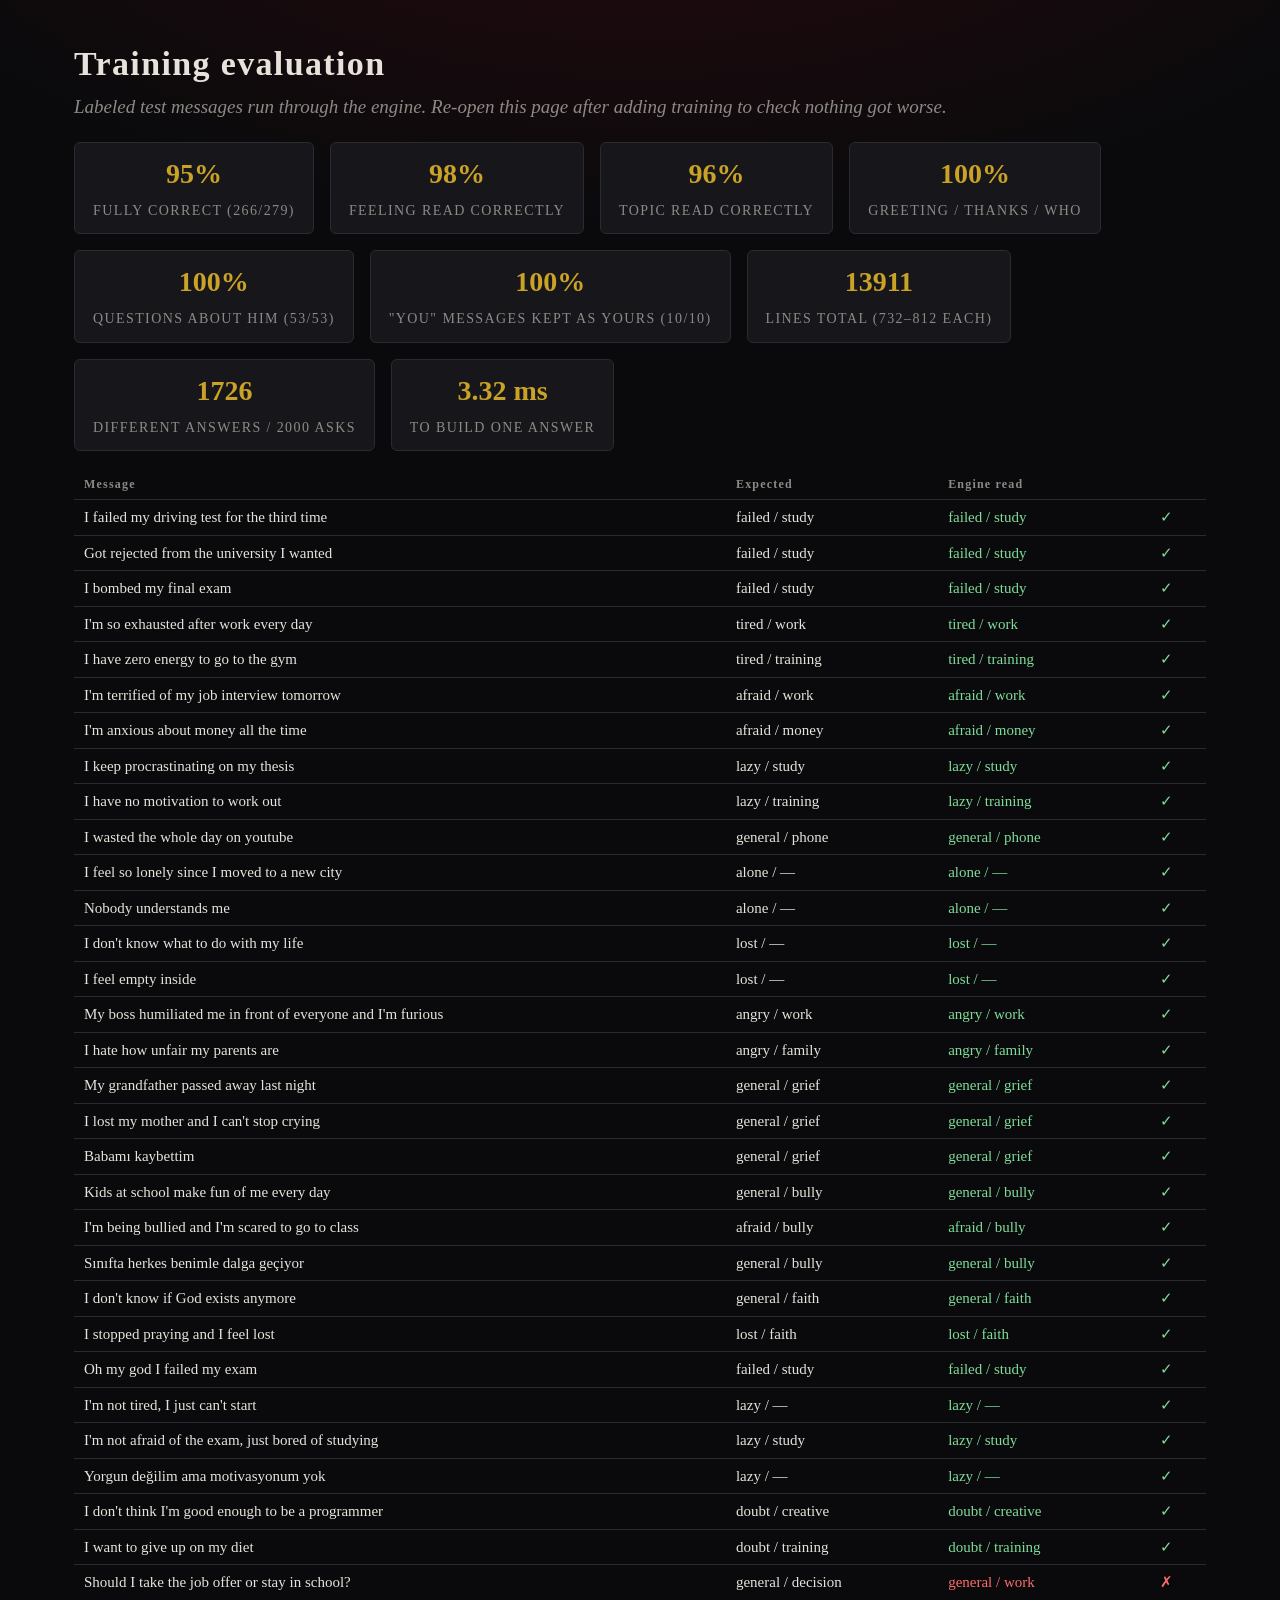
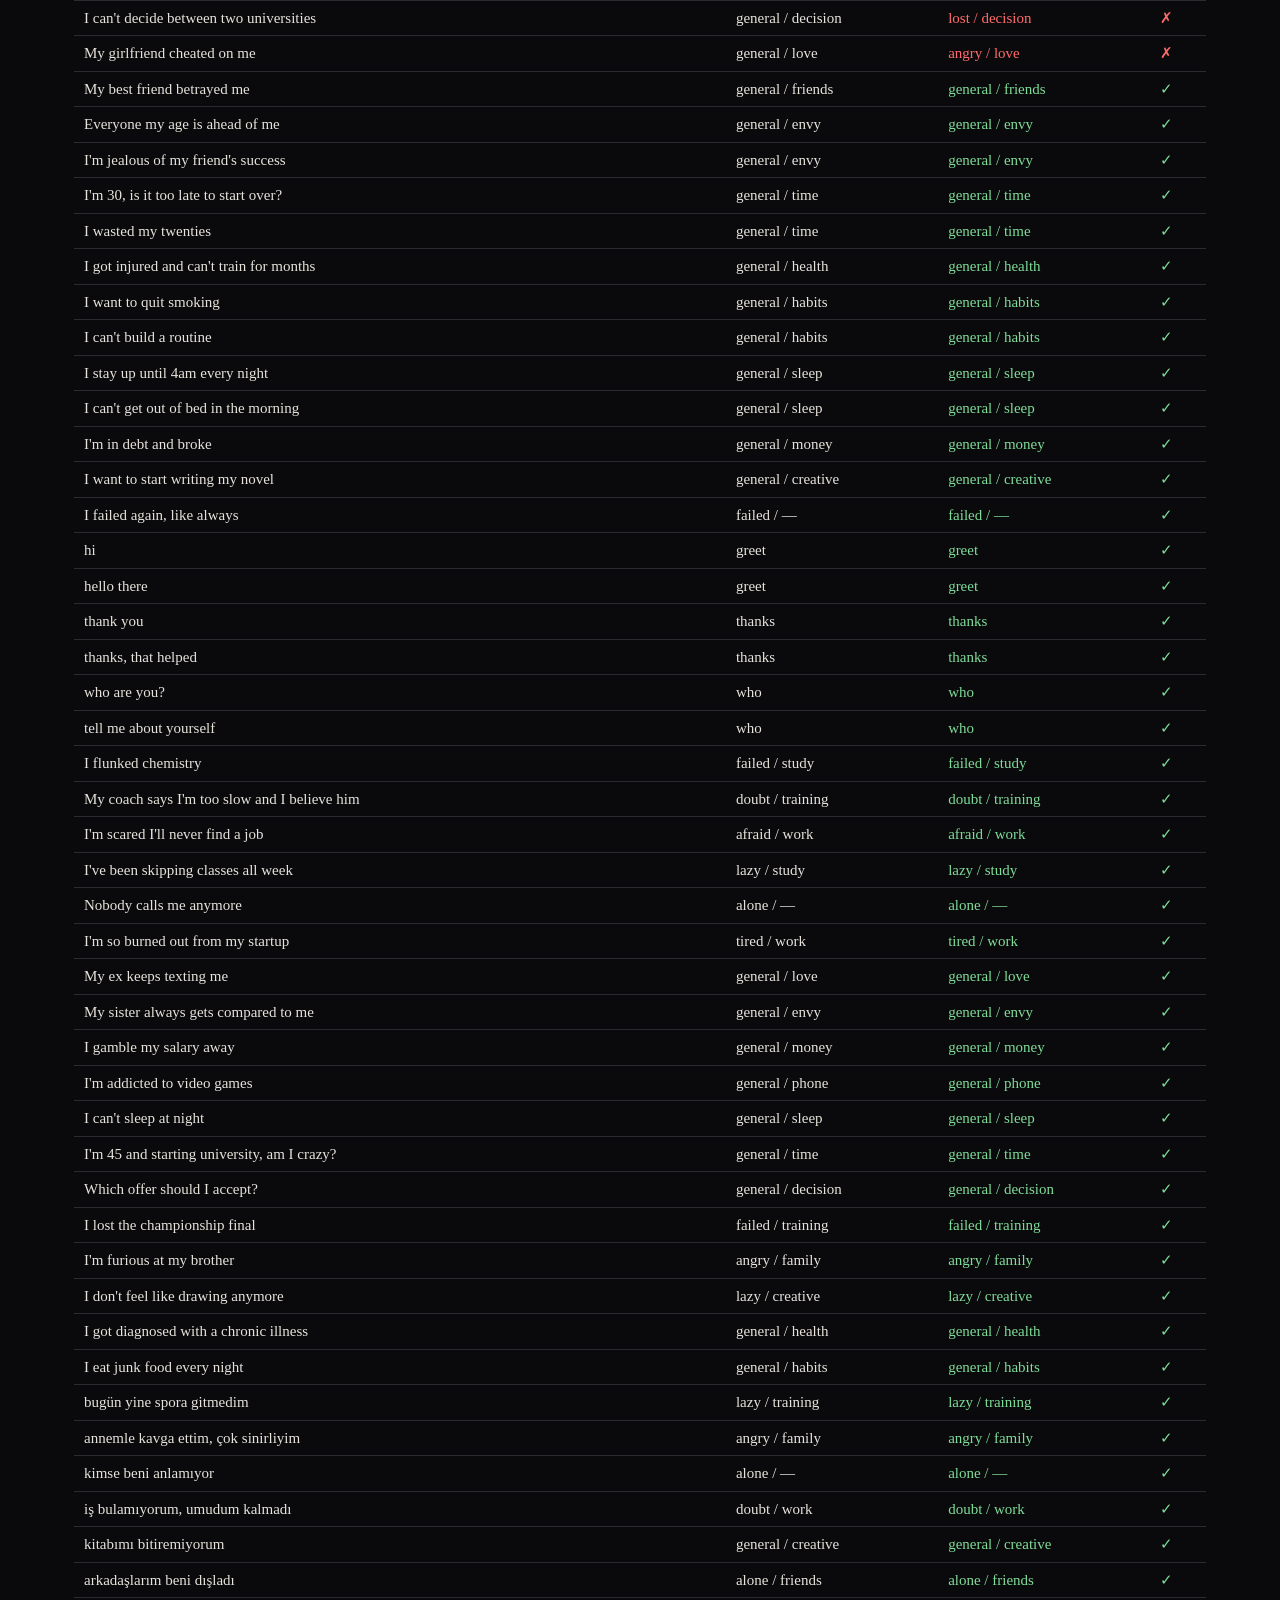
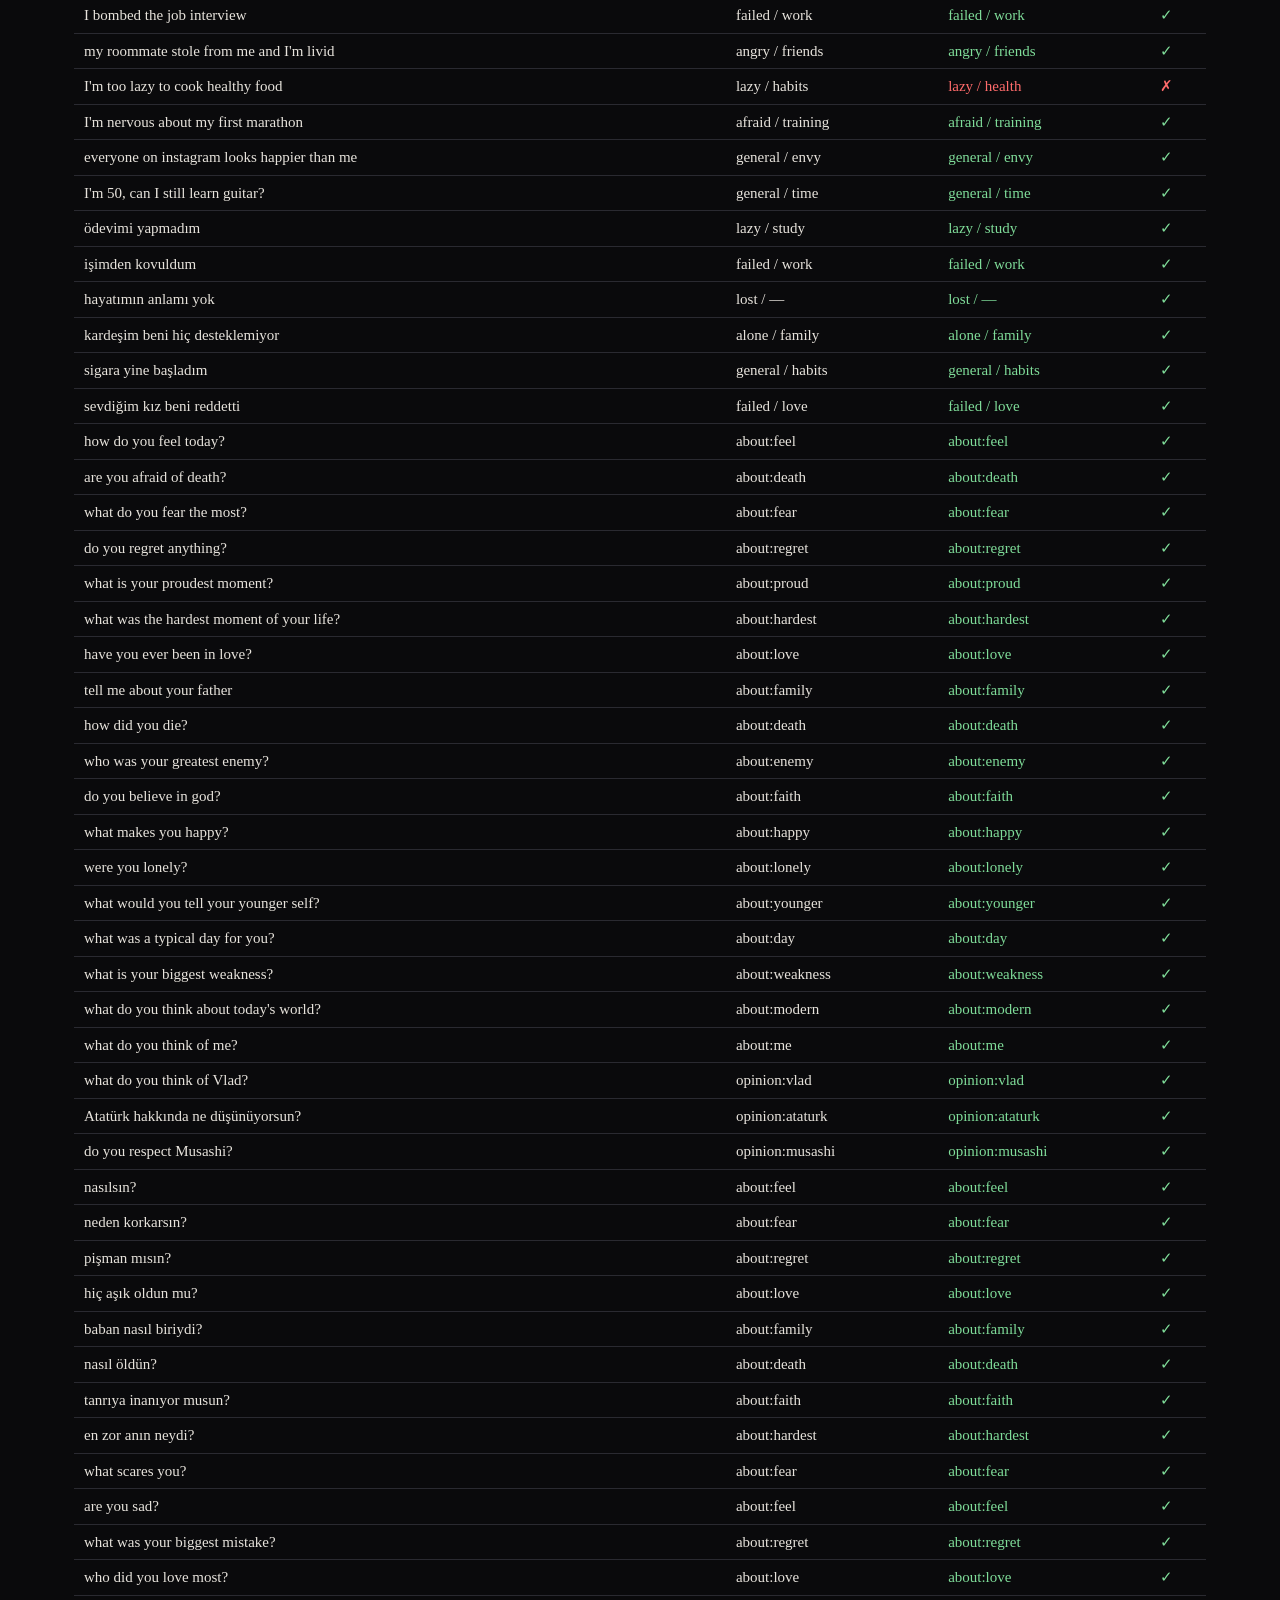
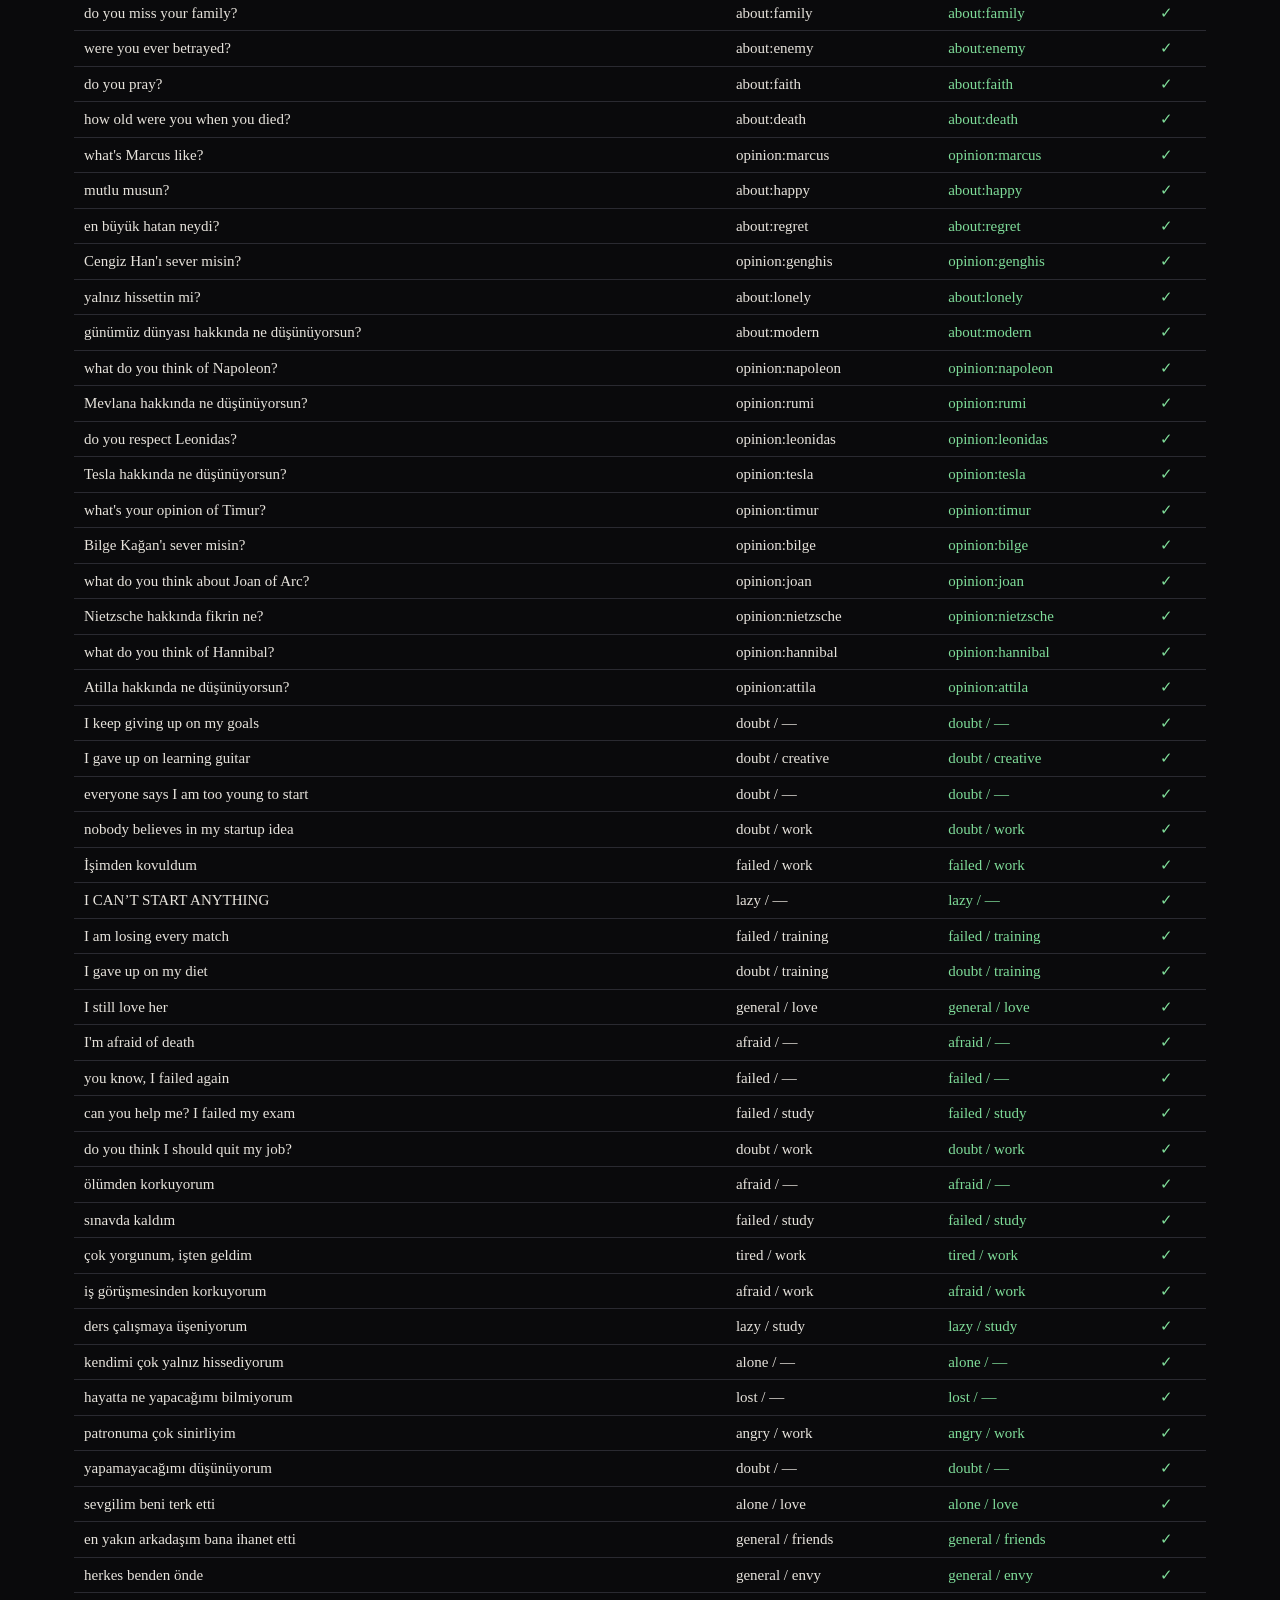
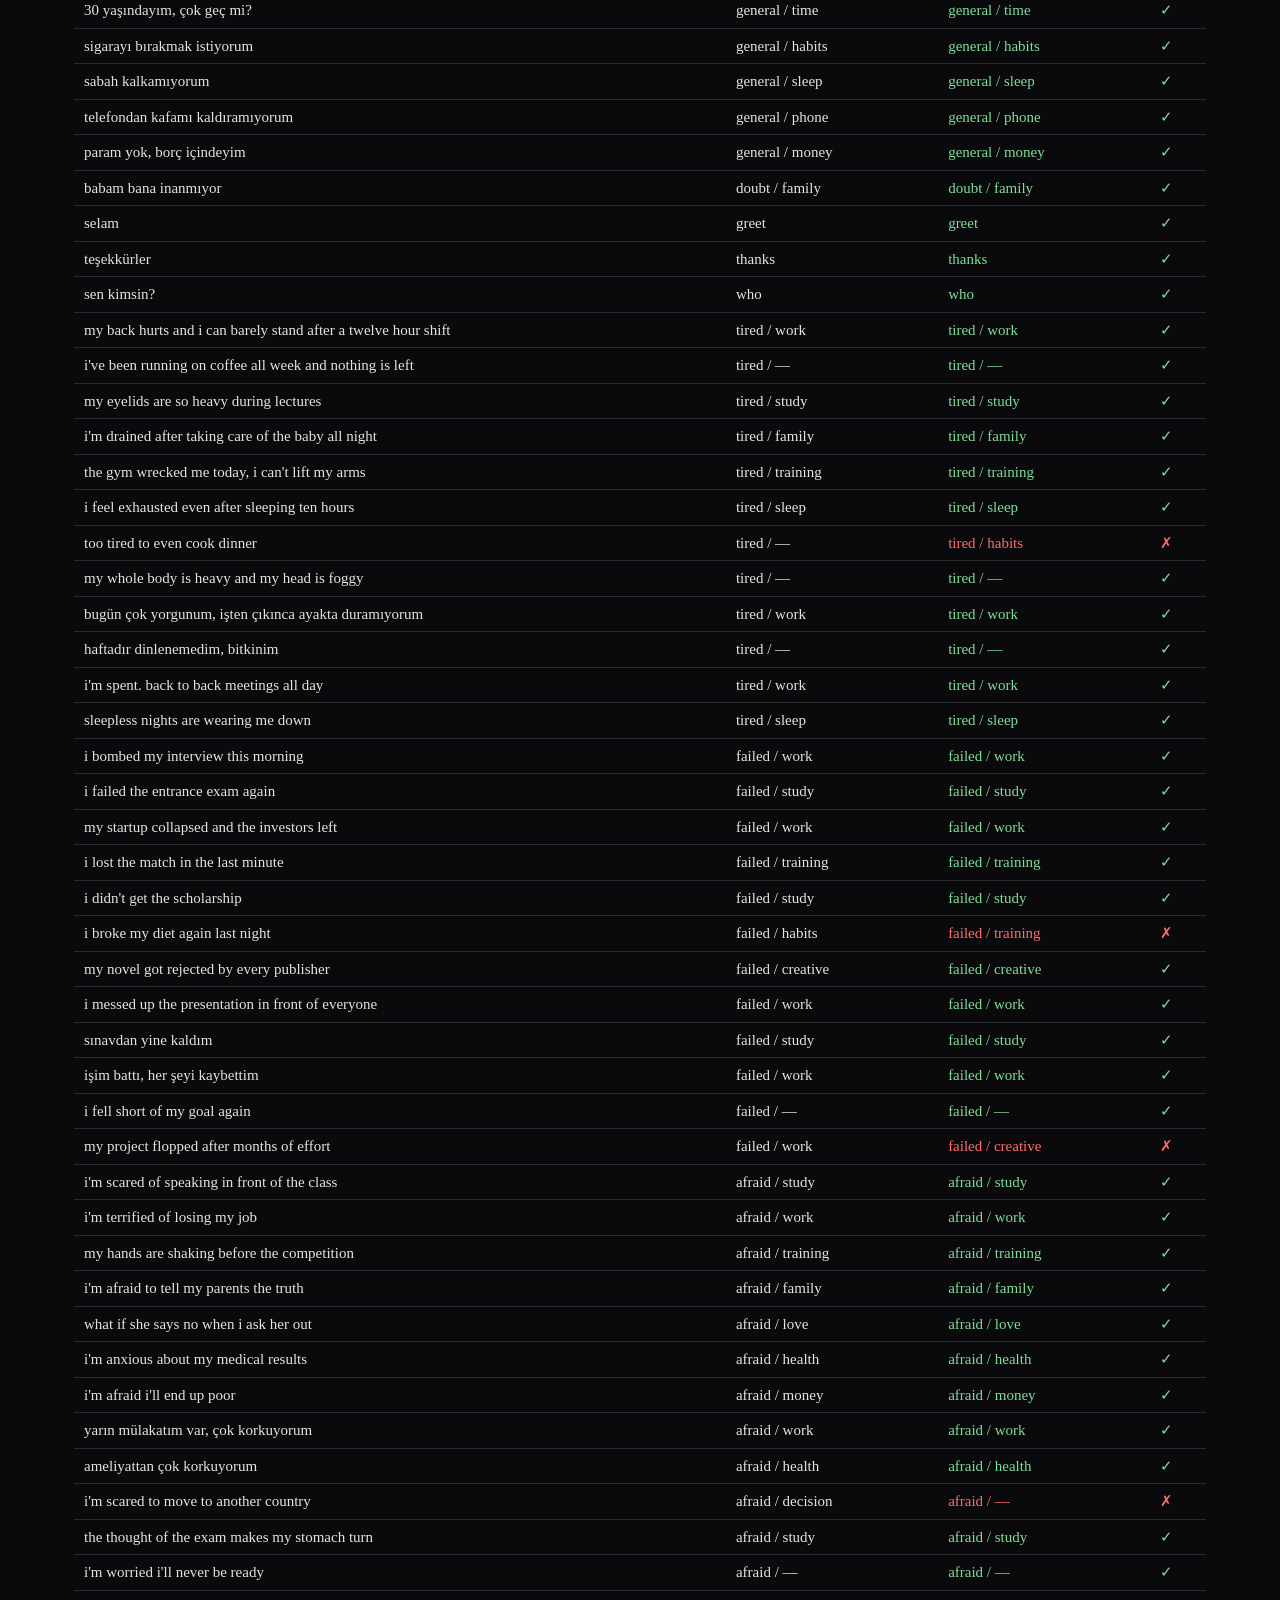
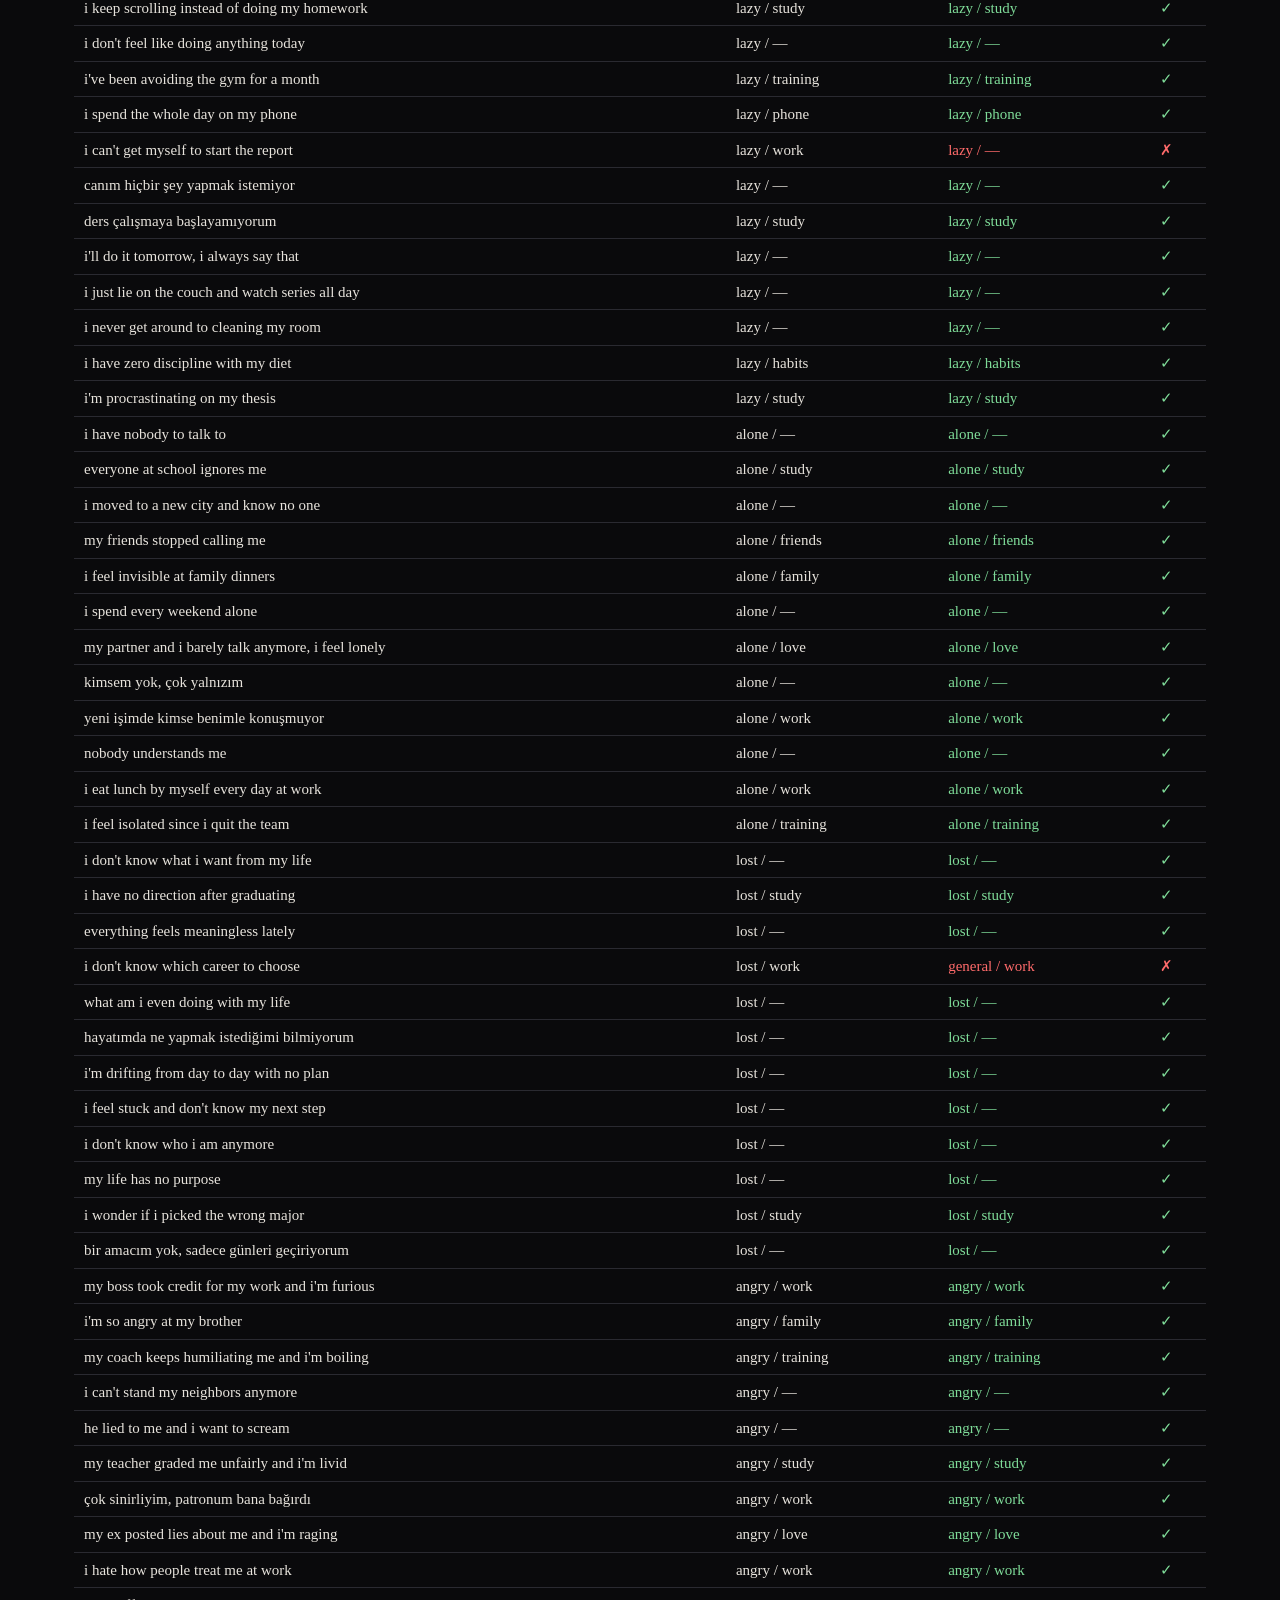
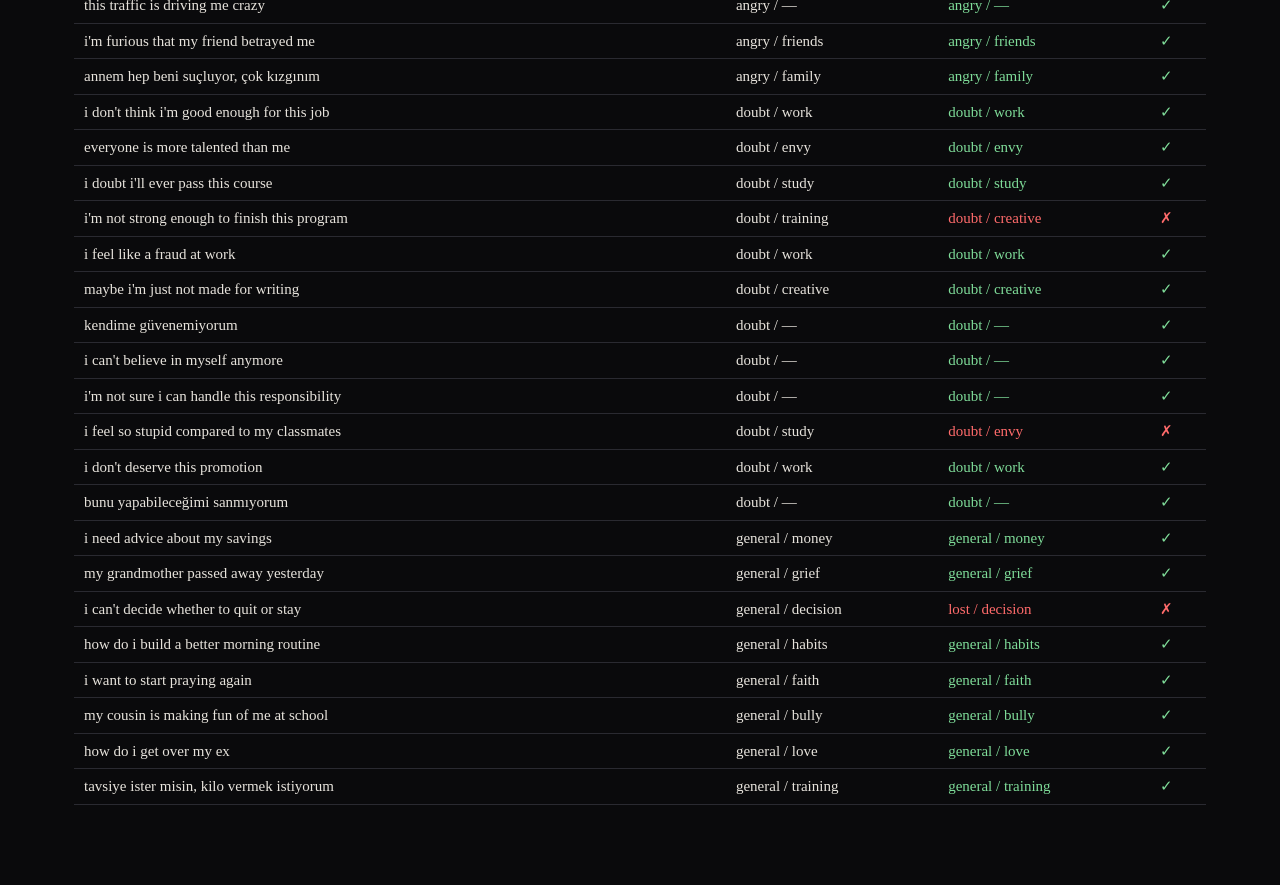
==== commit 00ee231c: "Four new campaigns (courage, deep work, endurance, patience) and a progress view (task 3.7) Co-Autho" ====
--- a/eval.html
+++ b/eval.html
@@ -4,7 +4,7 @@
 <meta charset="utf-8">
 <title>Iron Council — Training evaluation</title>
 <link rel="icon" href="favicon.svg" type="image/svg+xml">
-<link rel="stylesheet" href="css/style.css?v=39">
+<link rel="stylesheet" href="css/style.css?v=40">
 <style>
   table { width: 100%; border-collapse: collapse; font-size: 15px; margin-top: 18px; }
   th, td { text-align: left; padding: 6px 10px; border-bottom: 1px solid var(--line); vertical-align: top; }
@@ -23,7 +23,7 @@
   <div class="stats" id="stats"></div>
   <table id="tbl"><thead><tr><th>Message</th><th>Expected</th><th>Engine read</th><th></th></tr></thead><tbody></tbody></table>
 </main>
-  <script src="js/bundle.js?v=39"></script>
+  <script src="js/bundle.js?v=40"></script>
 <script>
 // [message, expected feeling ("general" = none), expected topic (null = none), expected intent (optional)]
 const CASES = [
--- a/css/style.css
+++ b/css/style.css
@@ -390,3 +390,7 @@
 .sres a { display: block; padding: 10px 0; }
 .sres small { display: block; color: var(--muted); font-size: 14px; }
 .sres mark { background: rgba(201, 162, 39, .3); color: var(--text); border-radius: 3px; padding: 0 2px; }
+
+/* campaign progress */
+.pbar { height: 10px; background: var(--bg2); border: 1px solid var(--line); border-radius: 6px; overflow: hidden; margin: 6px 0 10px; }
+.pbar i { display: block; height: 100%; background: linear-gradient(90deg, var(--blood), var(--gold)); }
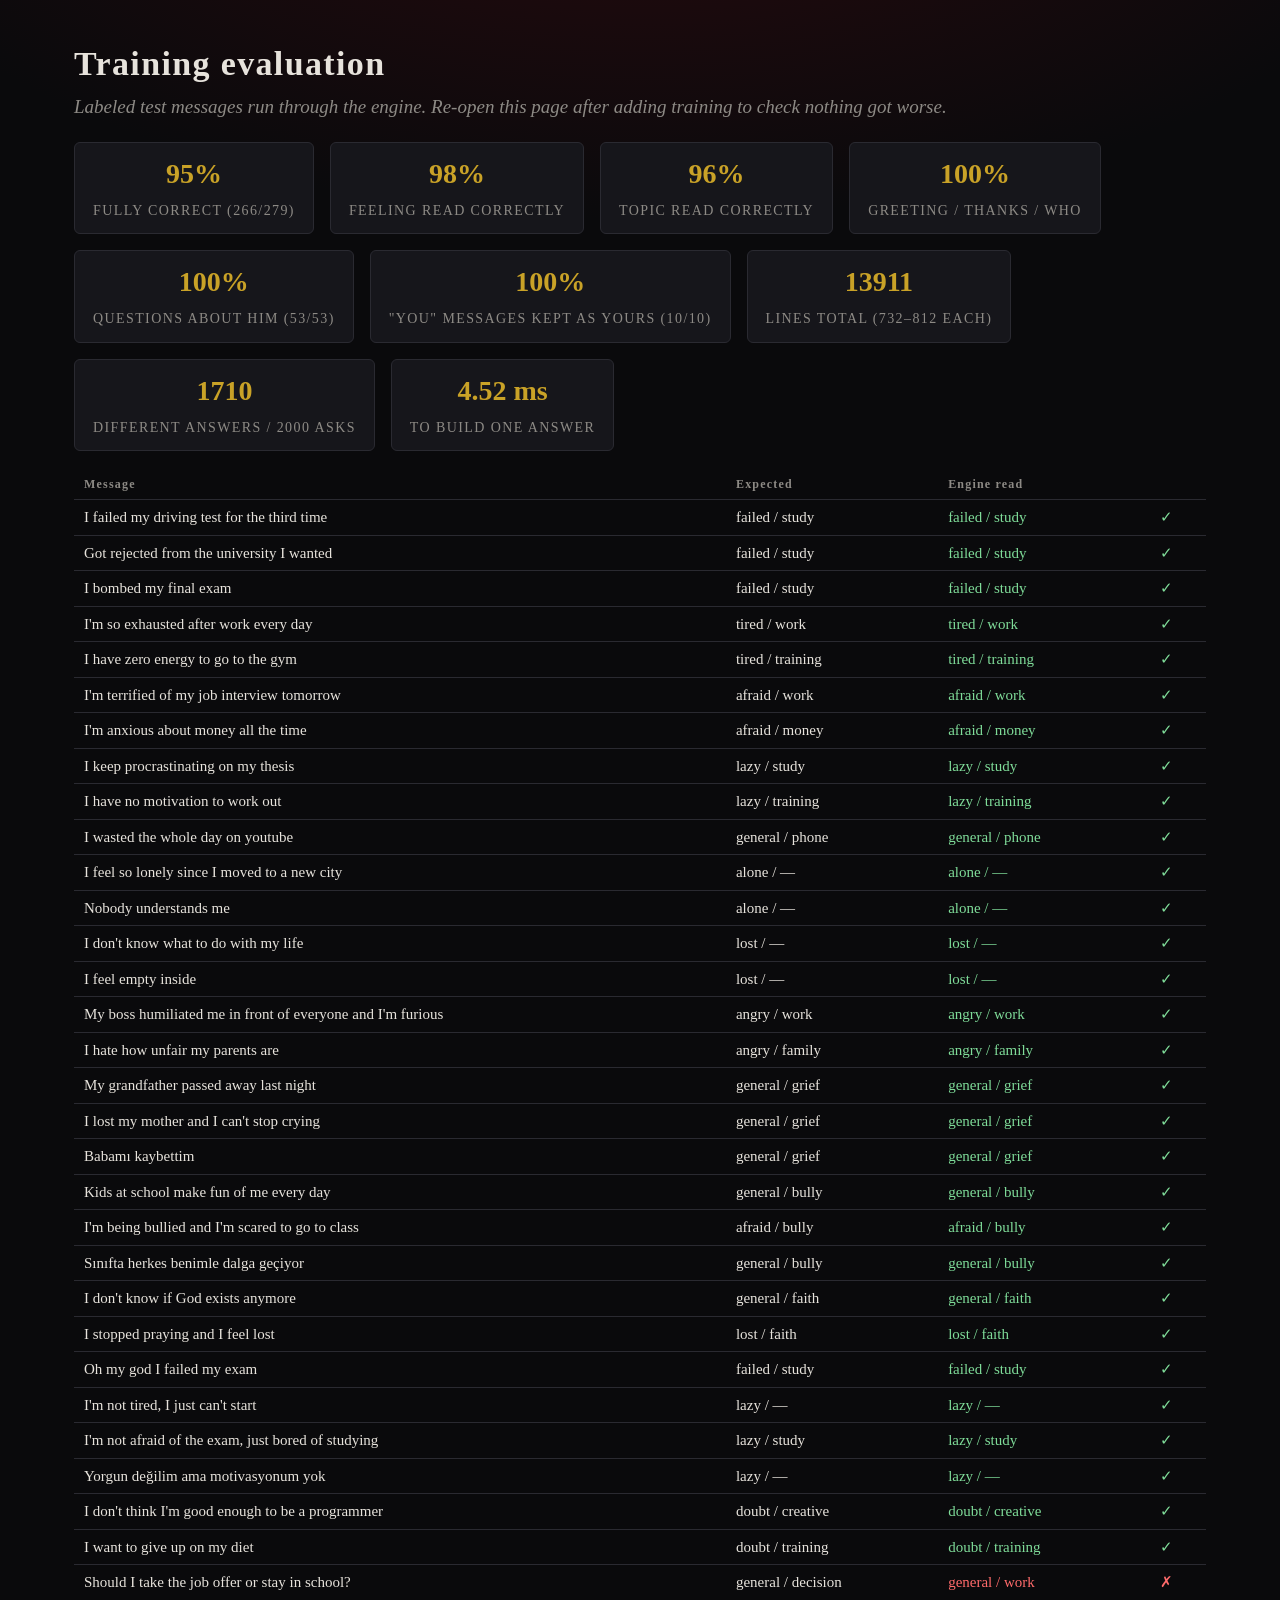
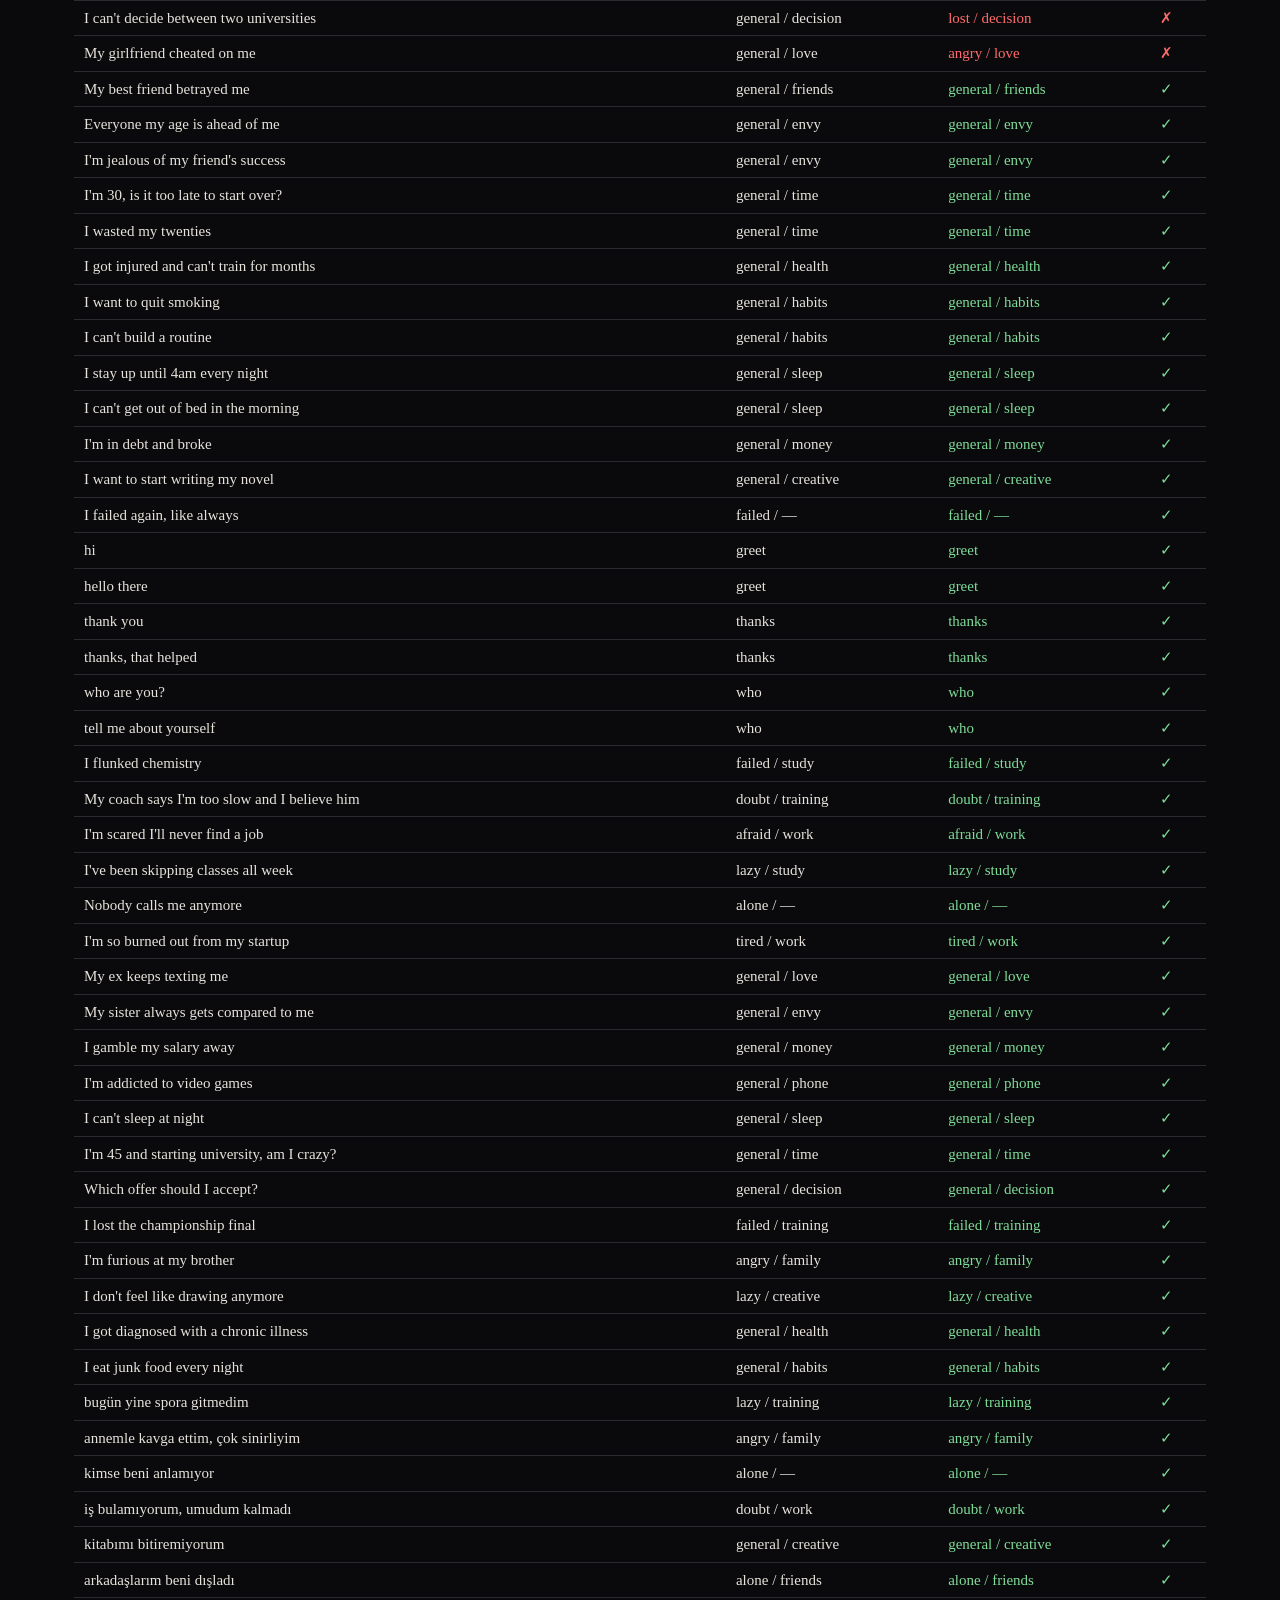
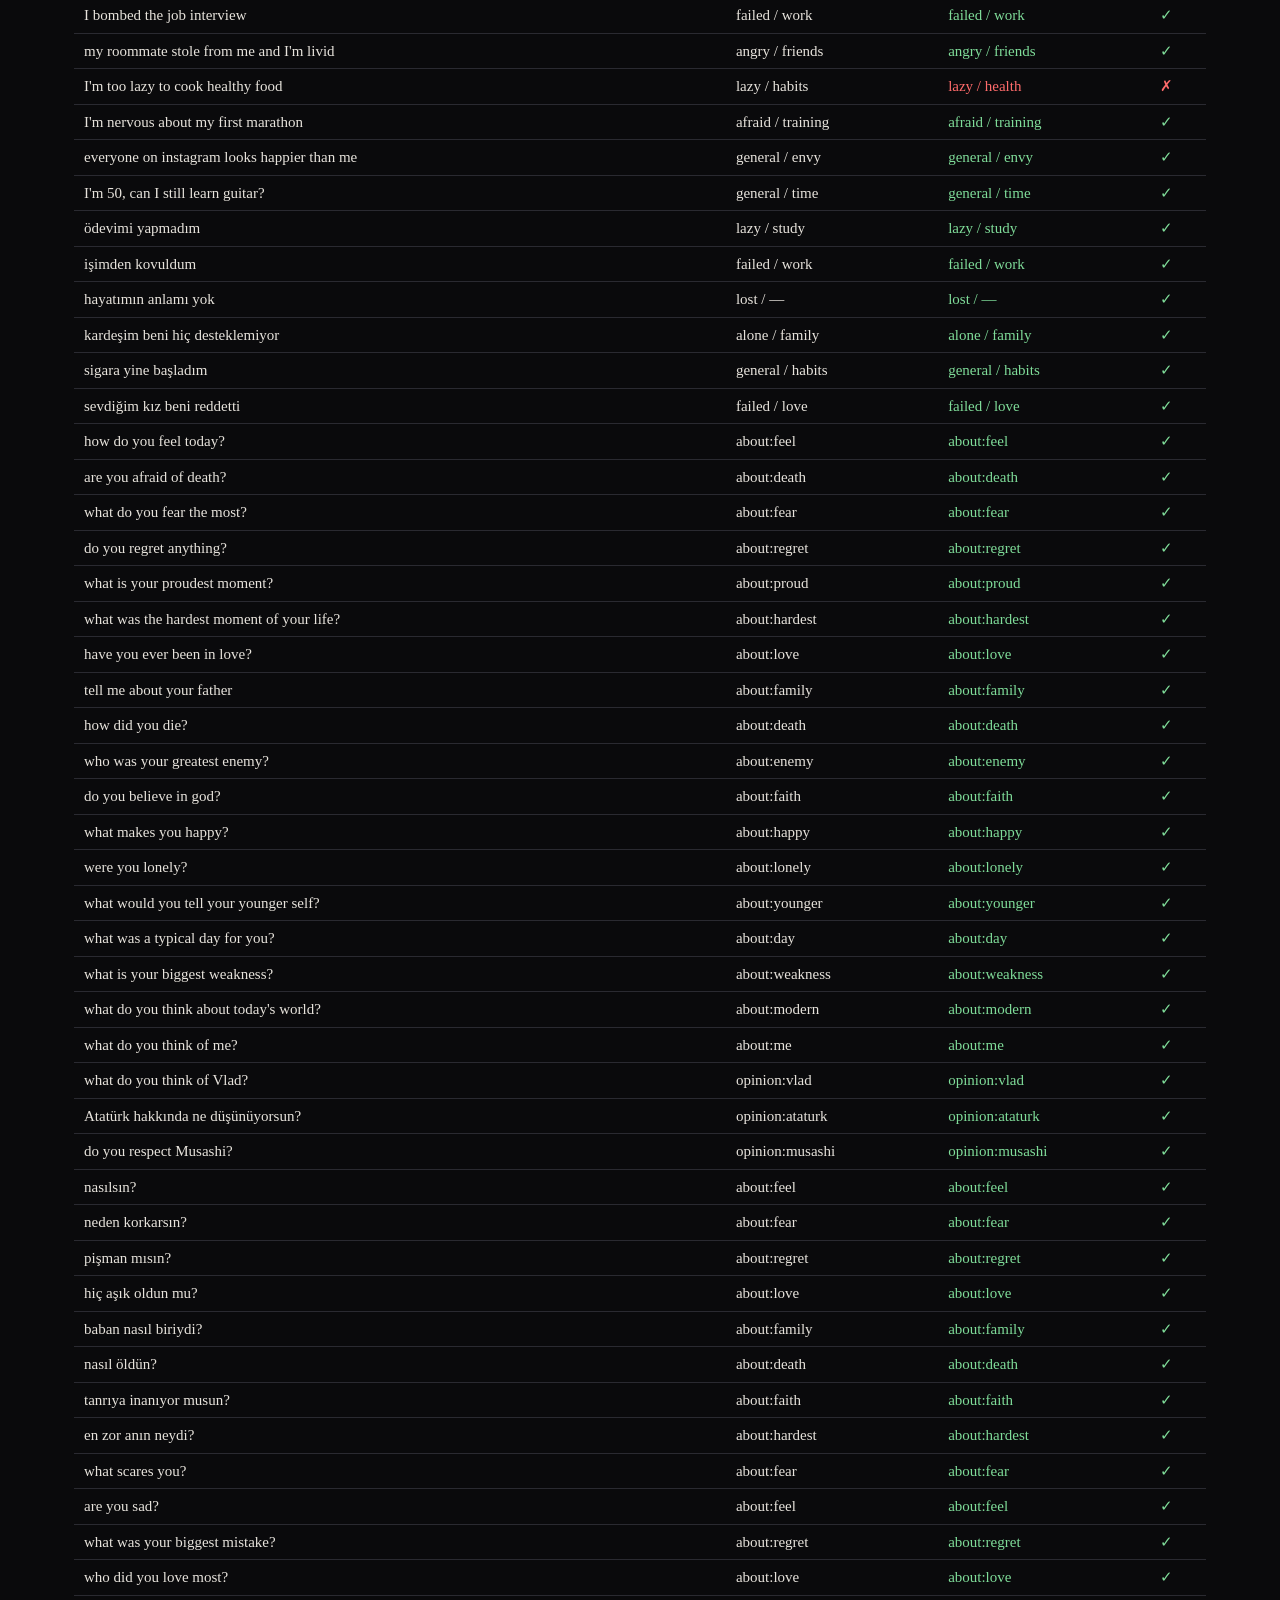
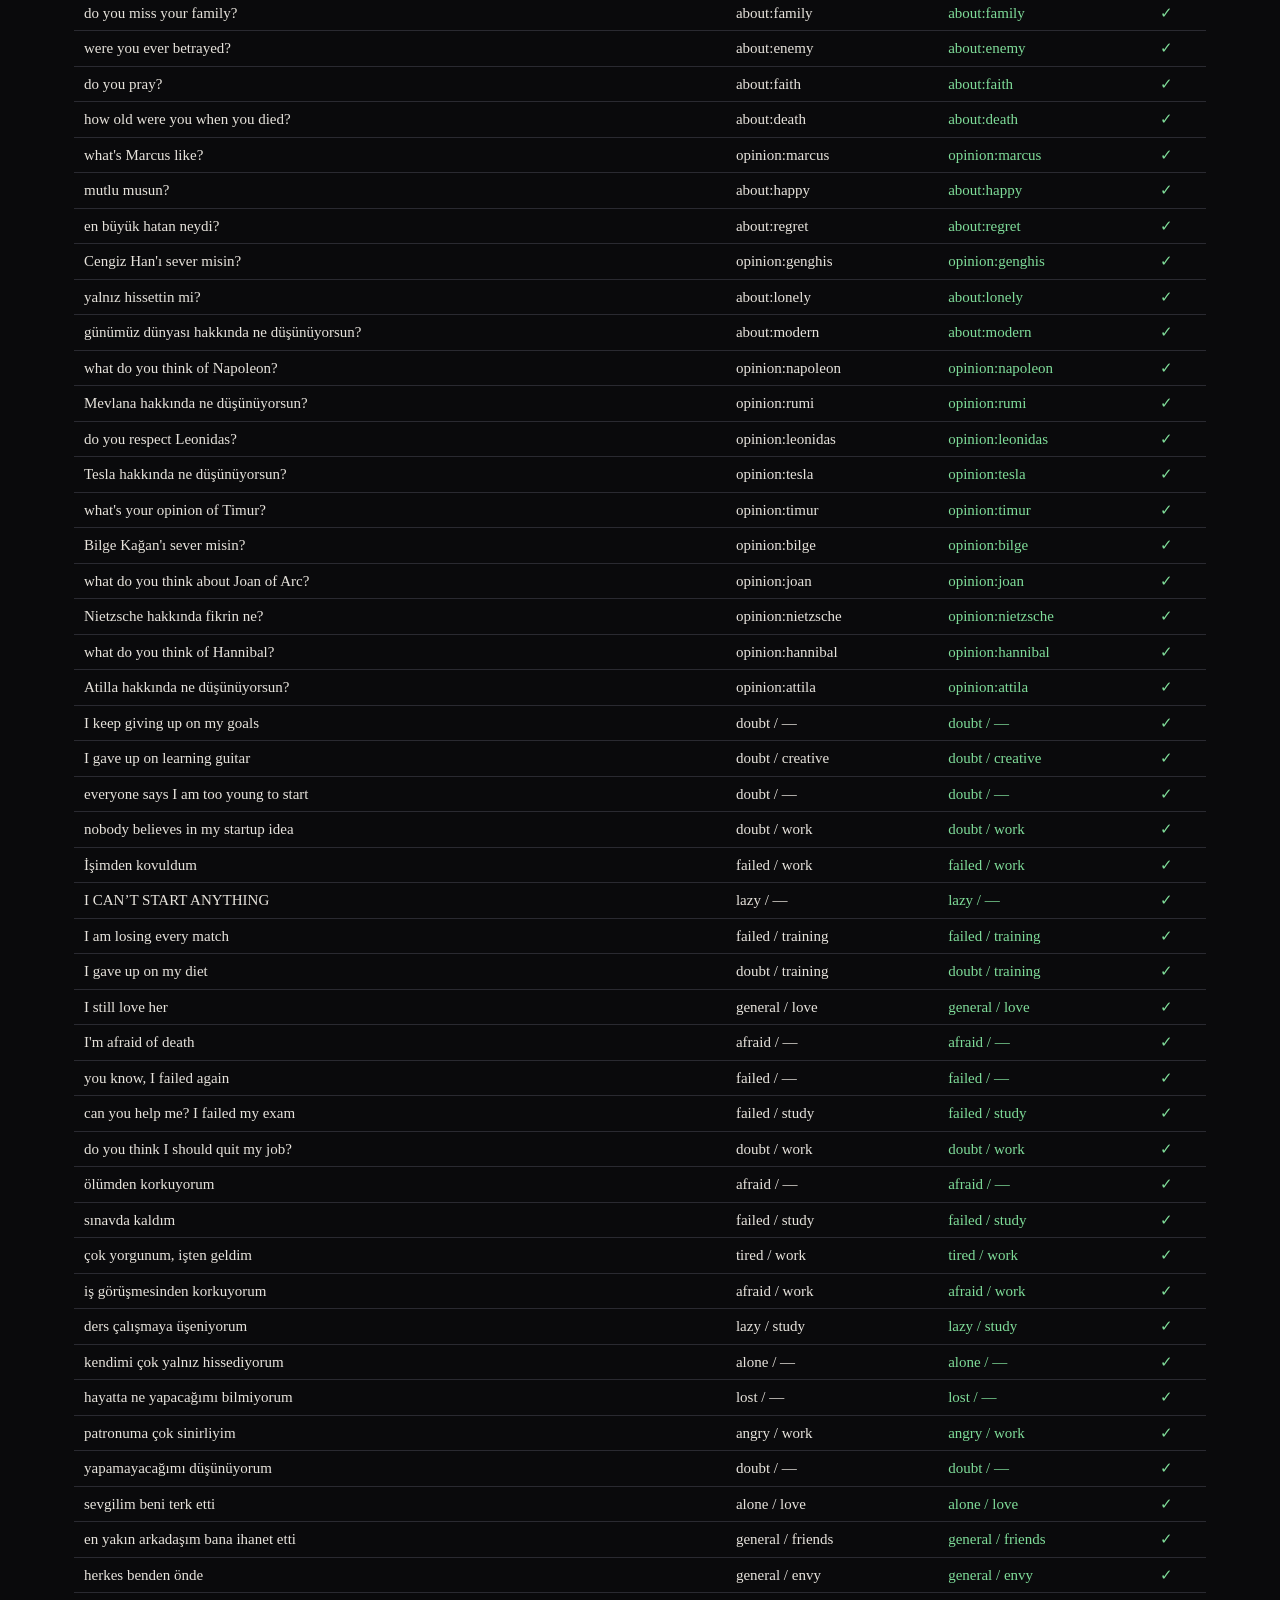
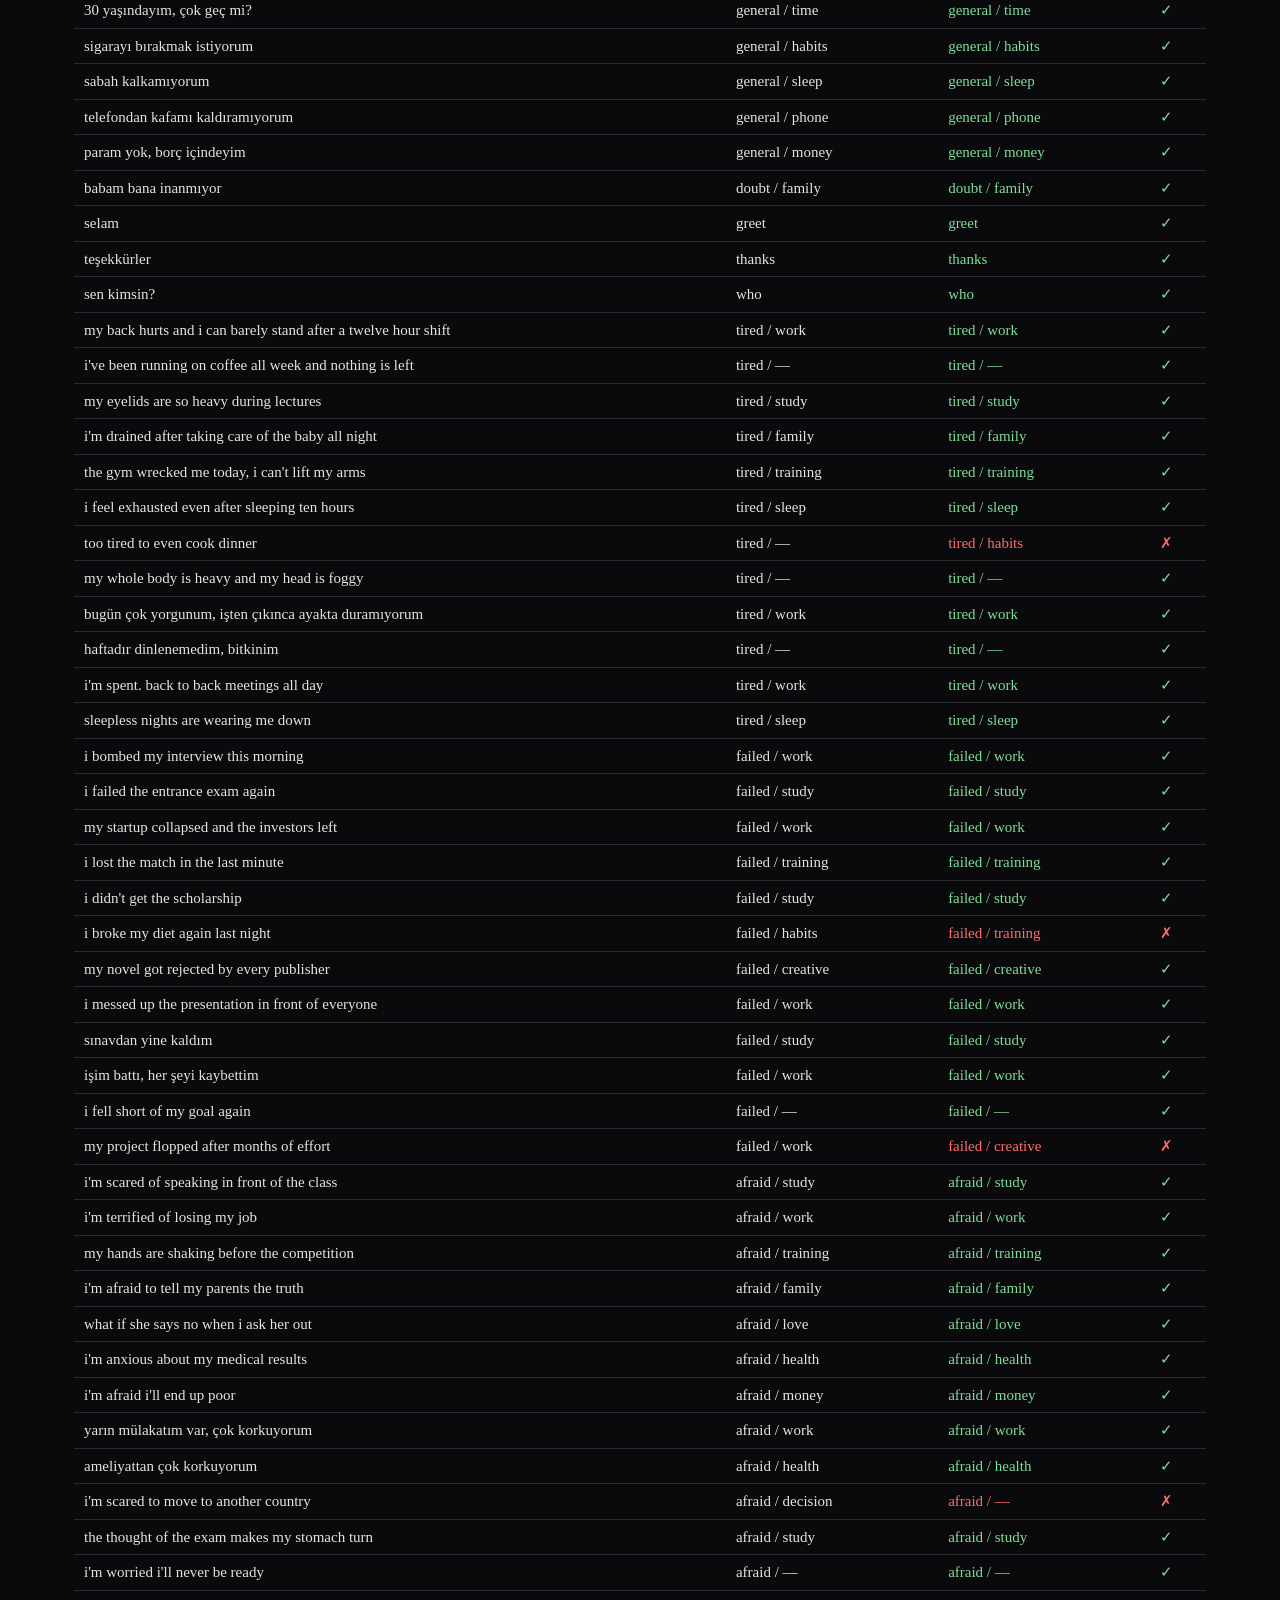
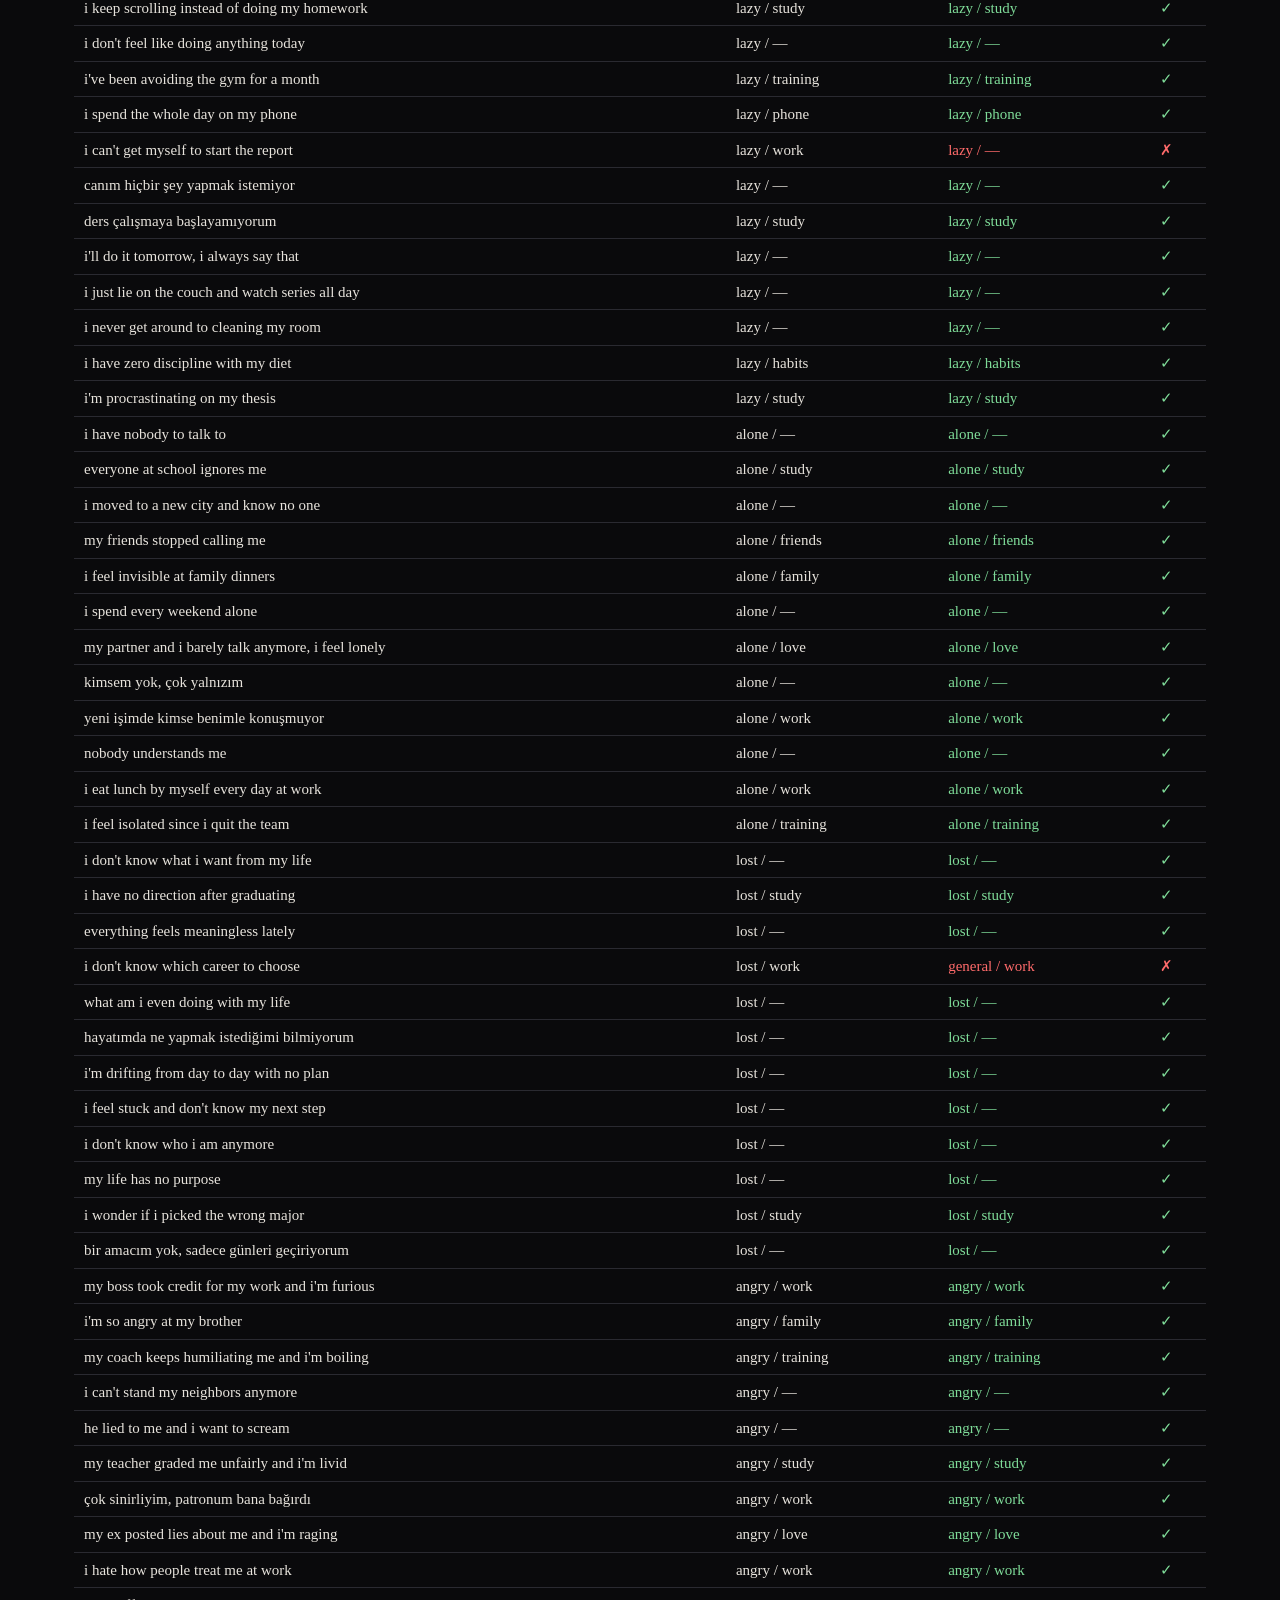
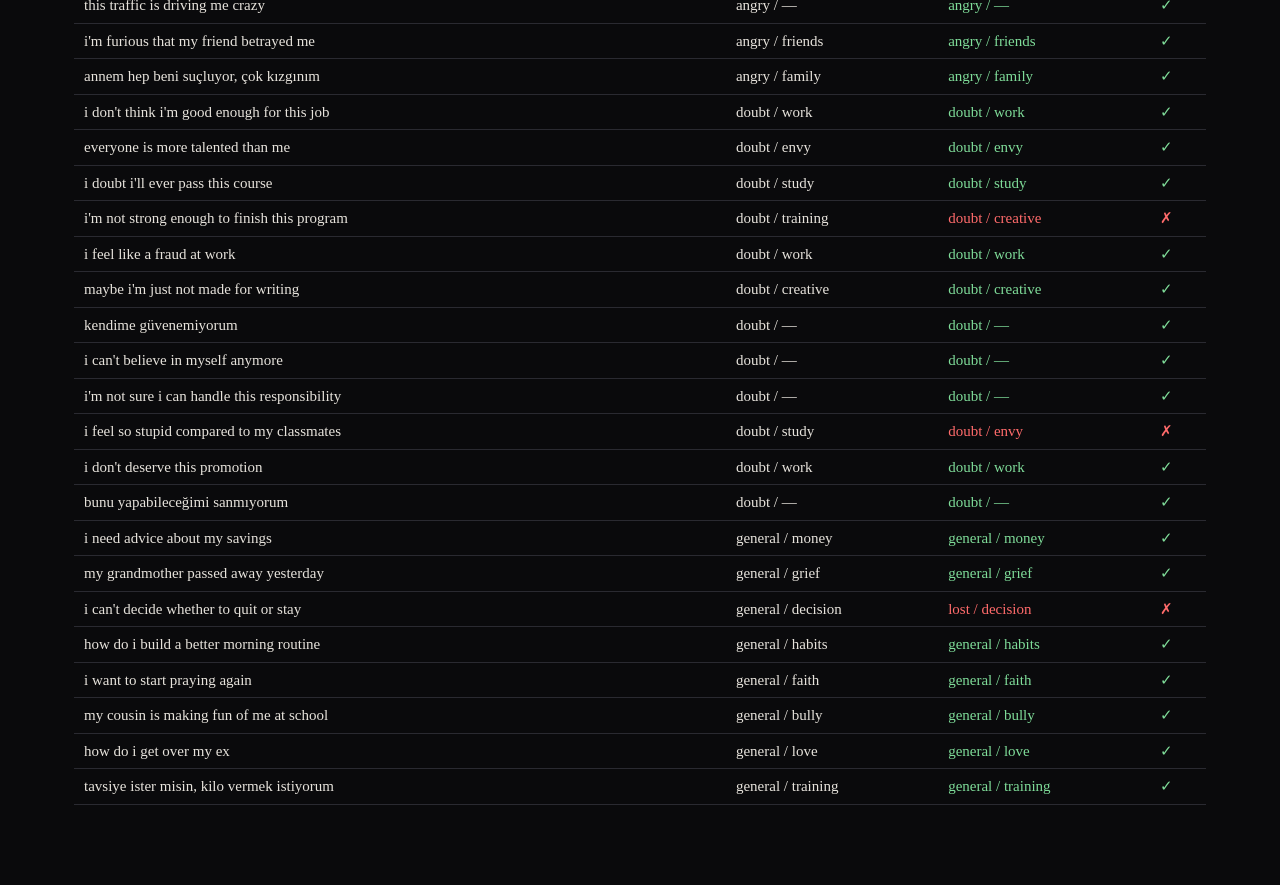
==== commit c2a79c72: "Accessibility pass: keyboard, focus, names, live regions, contrast, reduced motion (task 4.2) Co-Aut" ====
--- a/eval.html
+++ b/eval.html
@@ -4,7 +4,7 @@
 <meta charset="utf-8">
 <title>Iron Council — Training evaluation</title>
 <link rel="icon" href="favicon.svg" type="image/svg+xml">
-<link rel="stylesheet" href="css/style.css?v=40">
+<link rel="stylesheet" href="css/style.css?v=41">
 <style>
   table { width: 100%; border-collapse: collapse; font-size: 15px; margin-top: 18px; }
   th, td { text-align: left; padding: 6px 10px; border-bottom: 1px solid var(--line); vertical-align: top; }
@@ -23,7 +23,7 @@
   <div class="stats" id="stats"></div>
   <table id="tbl"><thead><tr><th>Message</th><th>Expected</th><th>Engine read</th><th></th></tr></thead><tbody></tbody></table>
 </main>
-  <script src="js/bundle.js?v=40"></script>
+  <script src="js/bundle.js?v=41"></script>
 <script>
 // [message, expected feeling ("general" = none), expected topic (null = none), expected intent (optional)]
 const CASES = [
--- a/css/style.css
+++ b/css/style.css
@@ -8,6 +8,7 @@
   --muted: #8d8a85;
   --blood: #a3121f;
   --blood2: #d0283a;
+  --blood-text: #f0606d; /* readable red for small text on dark (5.6:1) */
   --gold: #c9a227;
   --accent: var(--blood2);
   --head: "Cinzel", "Trajan Pro", Georgia, serif;
@@ -36,7 +37,7 @@
   border-bottom: 1px solid var(--line);
 }
 .brand { font-family: var(--head); font-weight: 900; letter-spacing: .08em; font-size: 20px; text-transform: uppercase; }
-.brand-mark { color: var(--blood2); }
+.brand-mark { color: var(--blood-text); }
 .top nav { display: flex; gap: 18px; flex: 1; }
 .top nav a { font-family: var(--head); font-size: 14px; letter-spacing: .12em; text-transform: uppercase; color: var(--muted); padding: 4px 2px; border-bottom: 2px solid transparent; }
 .top nav a.on, .top nav a:hover { color: var(--text); border-color: var(--blood2); }
@@ -61,7 +62,7 @@
   border-top: 1px solid var(--line); border-bottom: 1px solid var(--line);
   padding: 22px 10px;
 }
-.oath .label { font-family: var(--head); font-size: 12px; letter-spacing: .3em; color: var(--blood2); text-transform: uppercase; }
+.oath .label { font-family: var(--head); font-size: 12px; letter-spacing: .3em; color: var(--blood-text); text-transform: uppercase; }
 .oath blockquote { margin: 10px 0 6px; font-size: 26px; font-style: italic; line-height: 1.35; }
 .oath cite { color: var(--muted); font-style: normal; font-family: var(--head); font-size: 14px; letter-spacing: .1em; }
 
@@ -103,14 +104,14 @@
 .chat-bar { display: flex; gap: 8px; align-items: center; padding: 10px 14px; border-bottom: 1px solid var(--line); flex-wrap: wrap; }
 .answer h4 .tag { font-size: 11px; color: var(--muted); letter-spacing: .08em; margin-left: 6px; text-transform: none; font-style: italic; font-family: var(--body); }
 .council-tools { display: flex; gap: 10px; flex-wrap: wrap; margin-top: 4px; }
-.round { font-family: var(--head); font-size: 12px; letter-spacing: .3em; color: var(--blood2); text-transform: uppercase; text-align: center; margin: 10px 0 0; }
+.round { font-family: var(--head); font-size: 12px; letter-spacing: .3em; color: var(--blood-text); text-transform: uppercase; text-align: center; margin: 10px 0 0; }
 .stats { display: flex; gap: 14px; margin: 0 0 18px; }
 .stats div { background: var(--panel); border: 1px solid var(--line); border-radius: 6px; padding: 10px 18px; text-align: center; min-width: 96px; }
 .stats b { display: block; font-family: var(--head); font-size: 28px; color: var(--gold); }
 .stats span { font-size: 13px; color: var(--muted); font-family: var(--head); letter-spacing: .1em; text-transform: uppercase; }
 #verdict:empty { display: none; }
 .oath-page .panel, main > .panel, #verdict .panel { max-width: 860px; margin-bottom: 16px; }
-.panel .label { font-family: var(--head); font-size: 12px; letter-spacing: .2em; color: var(--blood2); text-transform: uppercase; margin-bottom: 6px; }
+.panel .label { font-family: var(--head); font-size: 12px; letter-spacing: .2em; color: var(--blood-text); text-transform: uppercase; margin-bottom: 6px; }
 .panel blockquote { margin: 6px 0 12px; font-size: 23px; font-style: italic; }
 .panel.judge, .panel.sworn { --c: var(--steel); border-left: 4px solid var(--c); }
 .panel .msg.char { max-width: 100%; margin: 6px 0 12px; }
@@ -202,7 +203,7 @@
 .items li { display: flex; gap: 10px; justify-content: space-between; align-items: flex-start; background: #0e0e12; border: 1px solid var(--line); border-radius: 6px; padding: 8px 12px; font-size: 16px; }
 .items li b { font-family: var(--head); font-size: 11px; letter-spacing: .1em; color: var(--muted); text-transform: uppercase; display: block; }
 .items li button { background: none; border: none; color: var(--muted); cursor: pointer; font-size: 18px; line-height: 1; }
-.items li button:hover { color: var(--blood2); }
+.items li button:hover { color: var(--blood-text); }
 .count { color: var(--muted); font-size: 14px; }
 
 /* ---------- dialog ---------- */
@@ -282,7 +283,7 @@
 .days { display: grid; grid-template-columns: repeat(14, 1fr); gap: 4px; margin: 8px 0 12px; }
 .days span { text-align: center; font-family: var(--head); font-size: 12px; padding: 5px 0; border-radius: 4px; background: #0e0e12; border: 1px solid var(--line); color: var(--muted); }
 .days span.kept { color: #3ecf6e; border-color: #2a6b3f; }
-.days span.broken { color: var(--blood2); border-color: #5a1a22; }
+.days span.broken { color: var(--blood-text); border-color: #5a1a22; }
 .days span.now { color: var(--text); border-color: var(--c); }
 .backup { margin-top: 22px; max-width: 860px; }
 @media (max-width: 600px) { .days { grid-template-columns: repeat(7, 1fr); } }
@@ -302,7 +303,7 @@
 .plan .dt { font-size: 17px; }
 .plan .dw { font-size: 14.5px; color: var(--muted); font-style: italic; }
 .plan li.kept { border-color: #2a6b3f; } .plan li.kept .dn { color: #3ecf6e; }
-.plan li.broken { border-color: #5a1a22; } .plan li.broken .dn { color: var(--blood2); }
+.plan li.broken { border-color: #5a1a22; } .plan li.broken .dn { color: var(--blood-text); }
 .plan li.now { border-color: var(--c); }
 .camp-go { margin-bottom: 30px; }
 #campTask { width: 100%; min-height: 64px; background: #0e0e12; border: 1px solid var(--line); border-radius: 6px; padding: 9px 12px; }
@@ -321,7 +322,7 @@
 .entry { --c: var(--steel); background: var(--panel); border: 1px solid var(--line); border-left: 4px solid var(--c); border-radius: 6px; padding: 14px 16px; }
 .entry-head { display: flex; justify-content: space-between; font-family: var(--head); font-size: 12px; letter-spacing: .1em; color: var(--muted); text-transform: uppercase; }
 .entry-head button { background: none; border: none; color: var(--muted); cursor: pointer; font-size: 18px; }
-.entry-head button:hover { color: var(--blood2); }
+.entry-head button:hover { color: var(--blood-text); }
 .entry-text { white-space: pre-wrap; margin: 8px 0 10px; }
 .entry .msg.char { max-width: 100%; }
 
@@ -394,3 +395,12 @@
 /* campaign progress */
 .pbar { height: 10px; background: var(--bg2); border: 1px solid var(--line); border-radius: 6px; overflow: hidden; margin: 6px 0 10px; }
 .pbar i { display: block; height: 100%; background: linear-gradient(90deg, var(--blood), var(--gold)); }
+
+/* ---------- accessibility ---------- */
+:focus-visible { outline: 2px solid var(--gold); outline-offset: 2px; }
+.composer textarea:focus-visible, .field textarea:focus-visible, .field input:focus-visible { outline: 2px solid var(--gold); }
+.skip { position: absolute; left: 8px; top: -60px; z-index: 100; background: var(--gold); color: #000; padding: 10px 16px; border-radius: 6px; font-family: var(--head); }
+.skip:focus { top: 8px; }
+.sr-only { position: absolute; width: 1px; height: 1px; overflow: hidden; clip: rect(0 0 0 0); white-space: nowrap; }
+#app:focus { outline: none; }
+@media (prefers-reduced-motion: reduce) { *, *::before, *::after { animation: none !important; transition: none !important; scroll-behavior: auto !important; } }
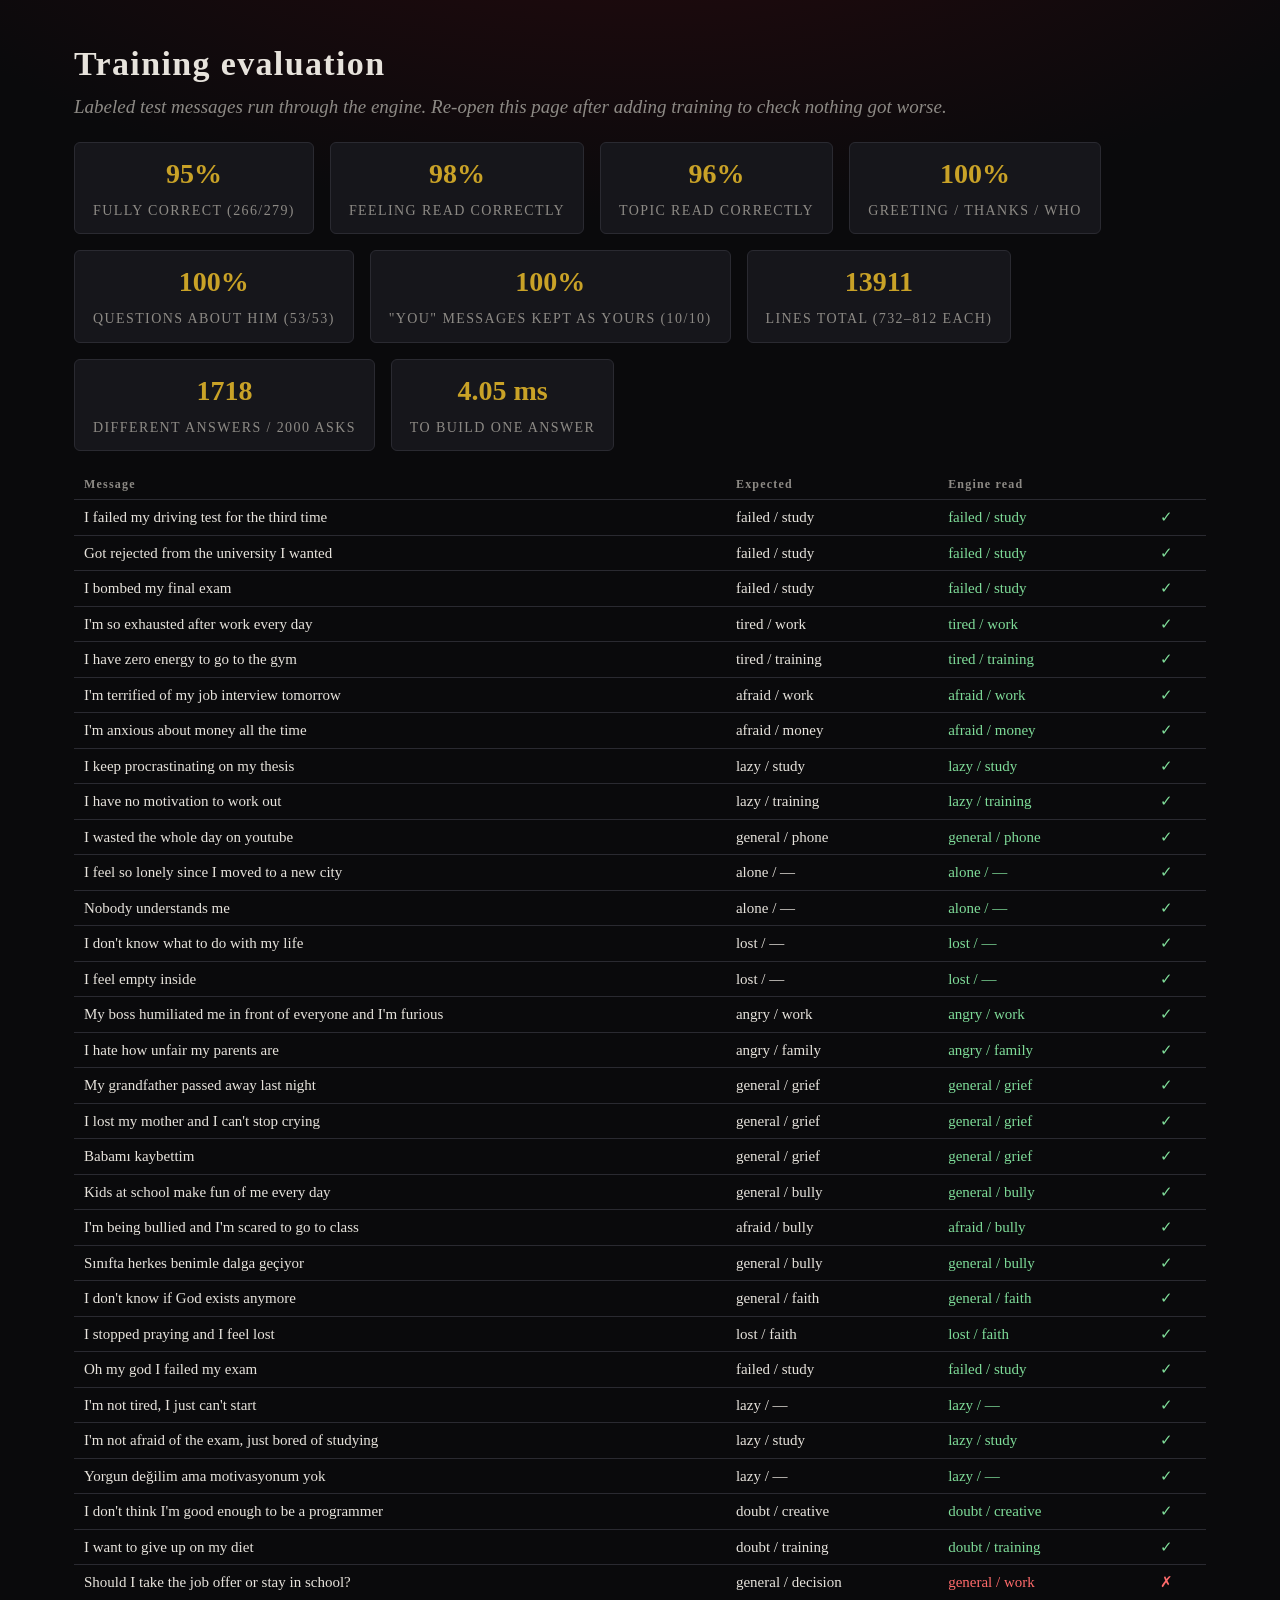
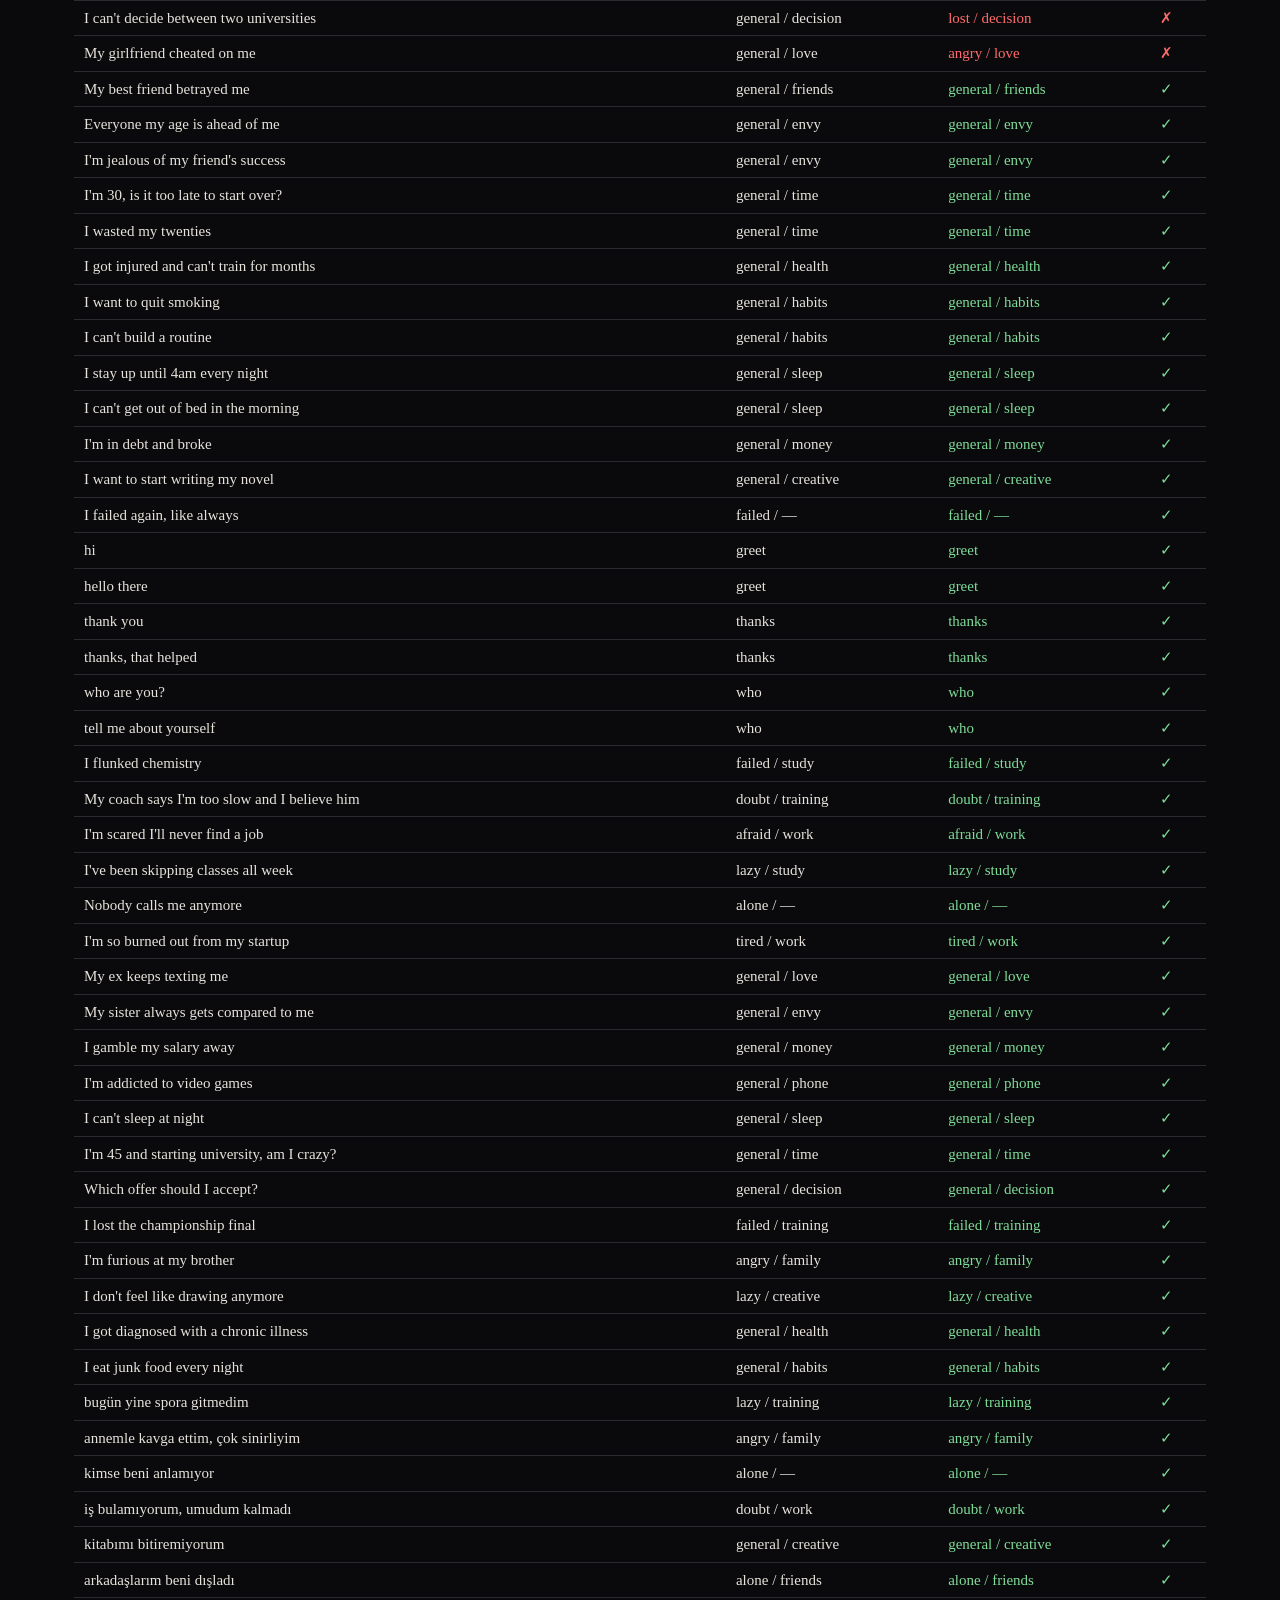
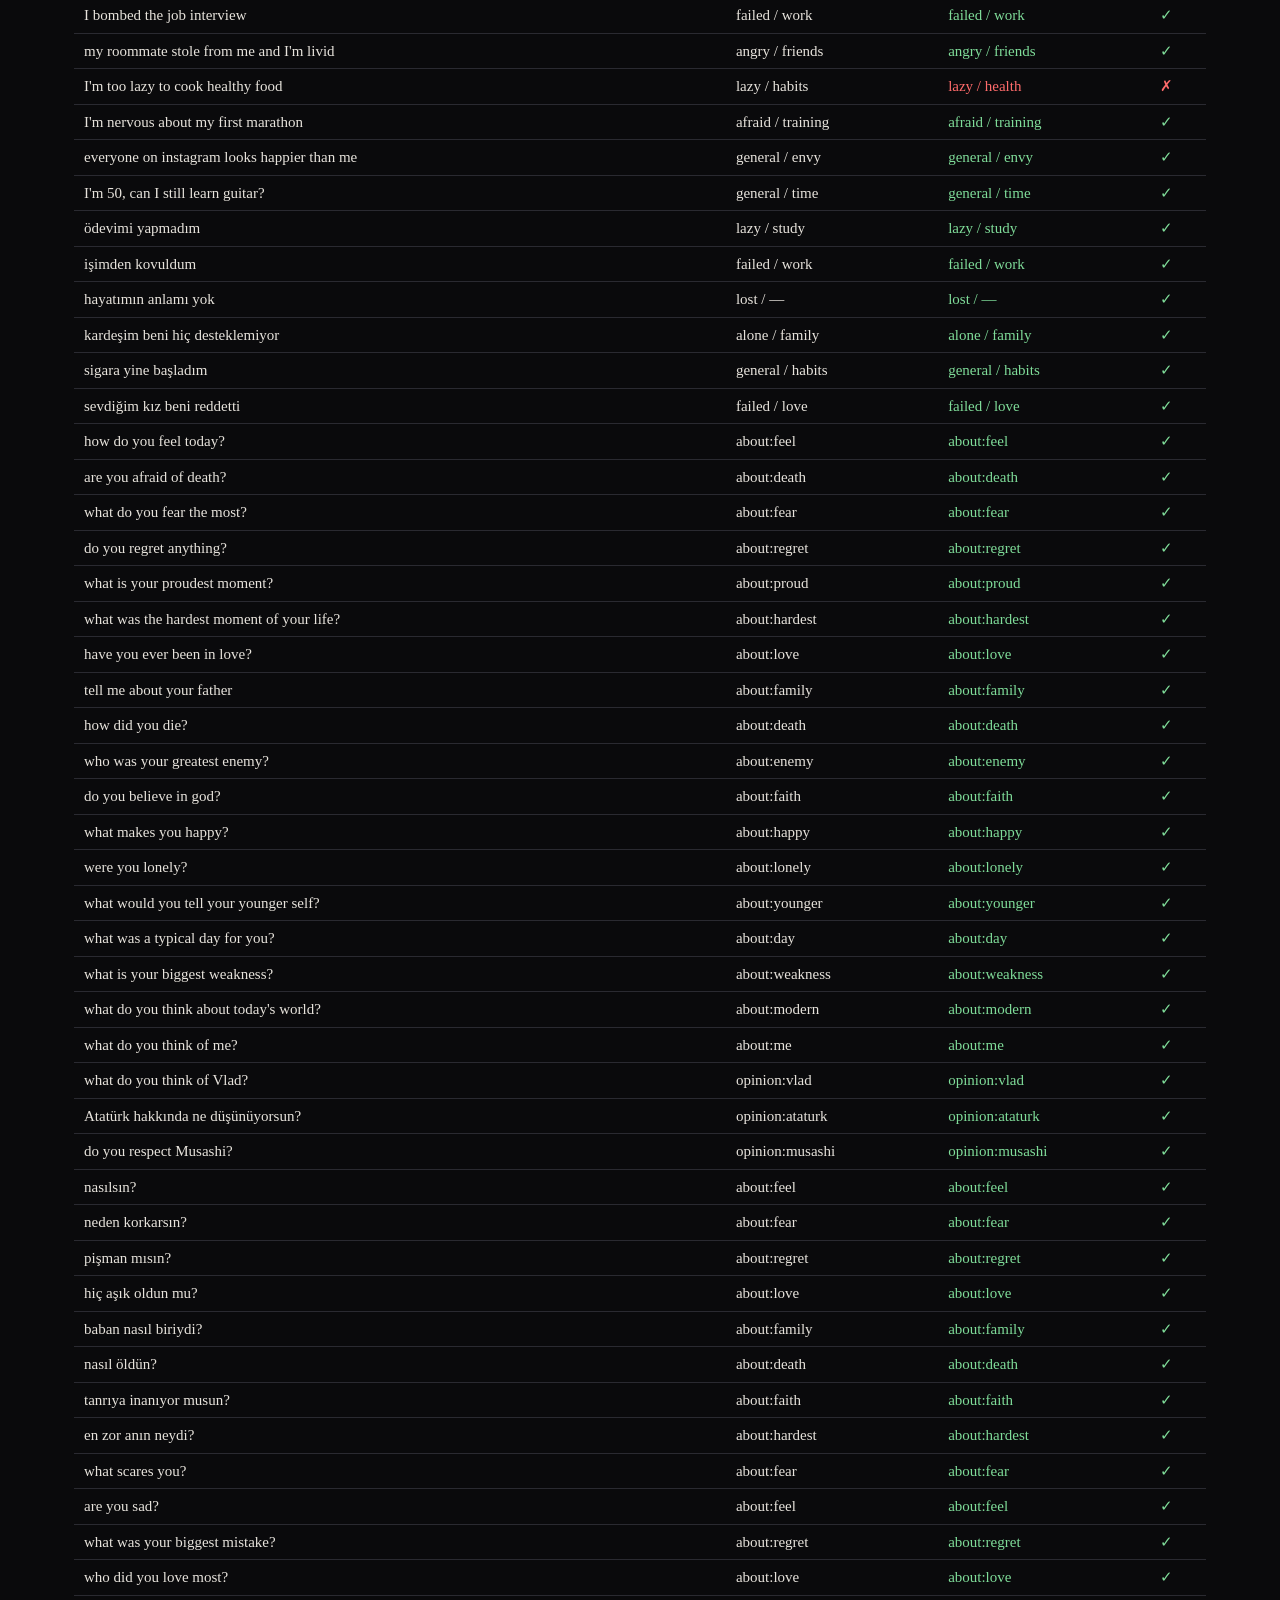
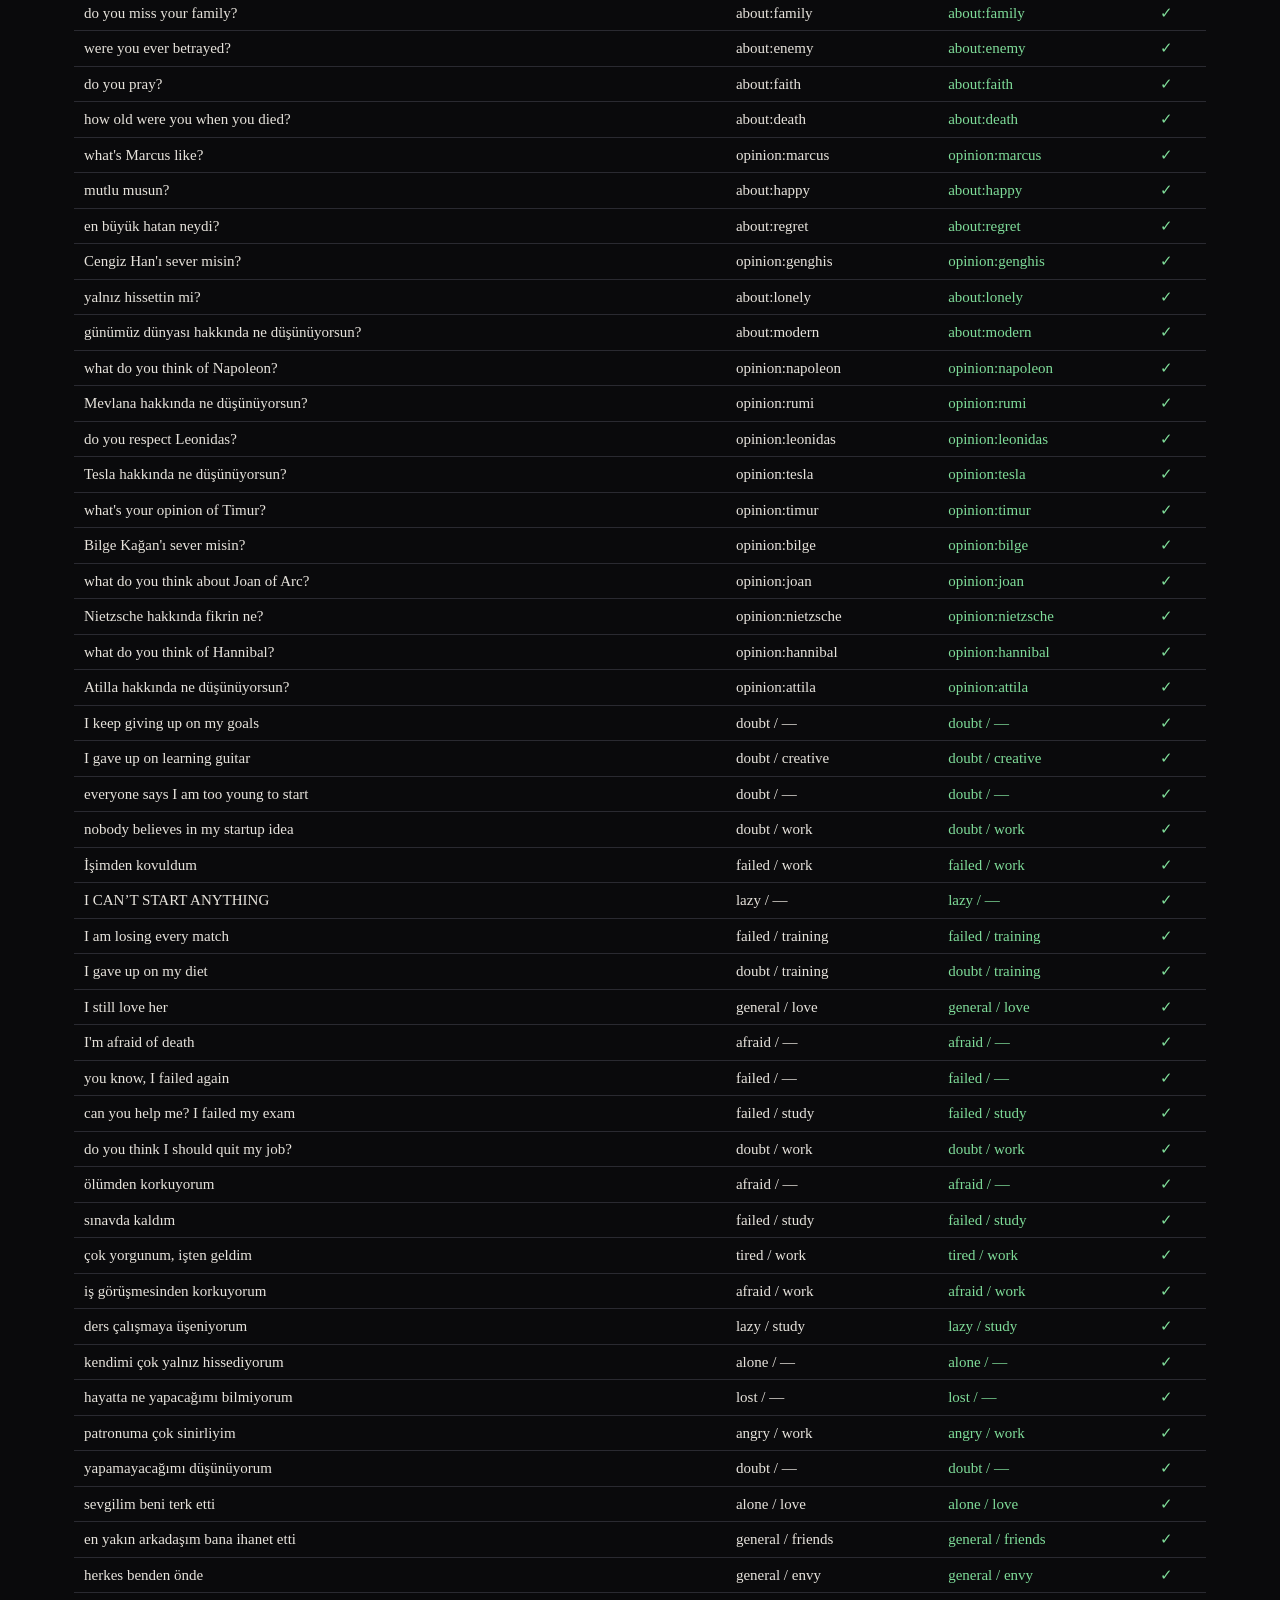
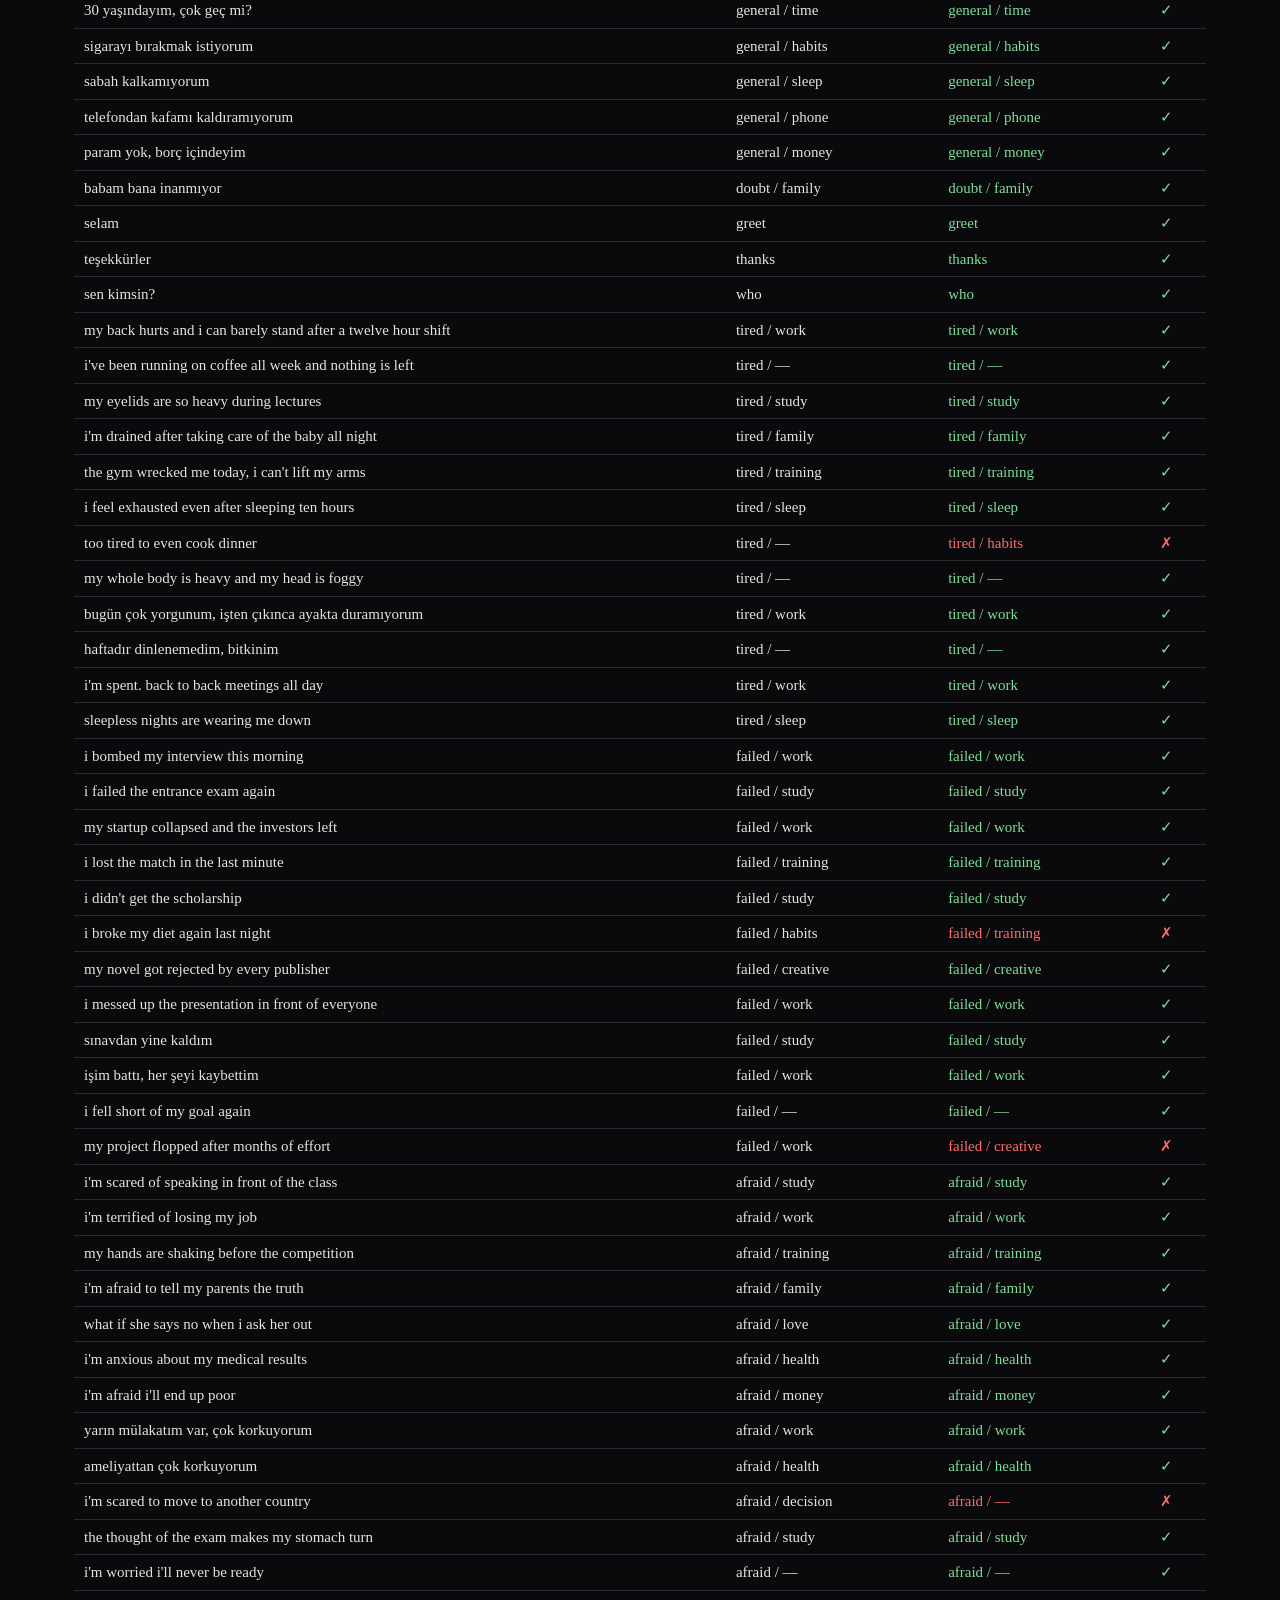
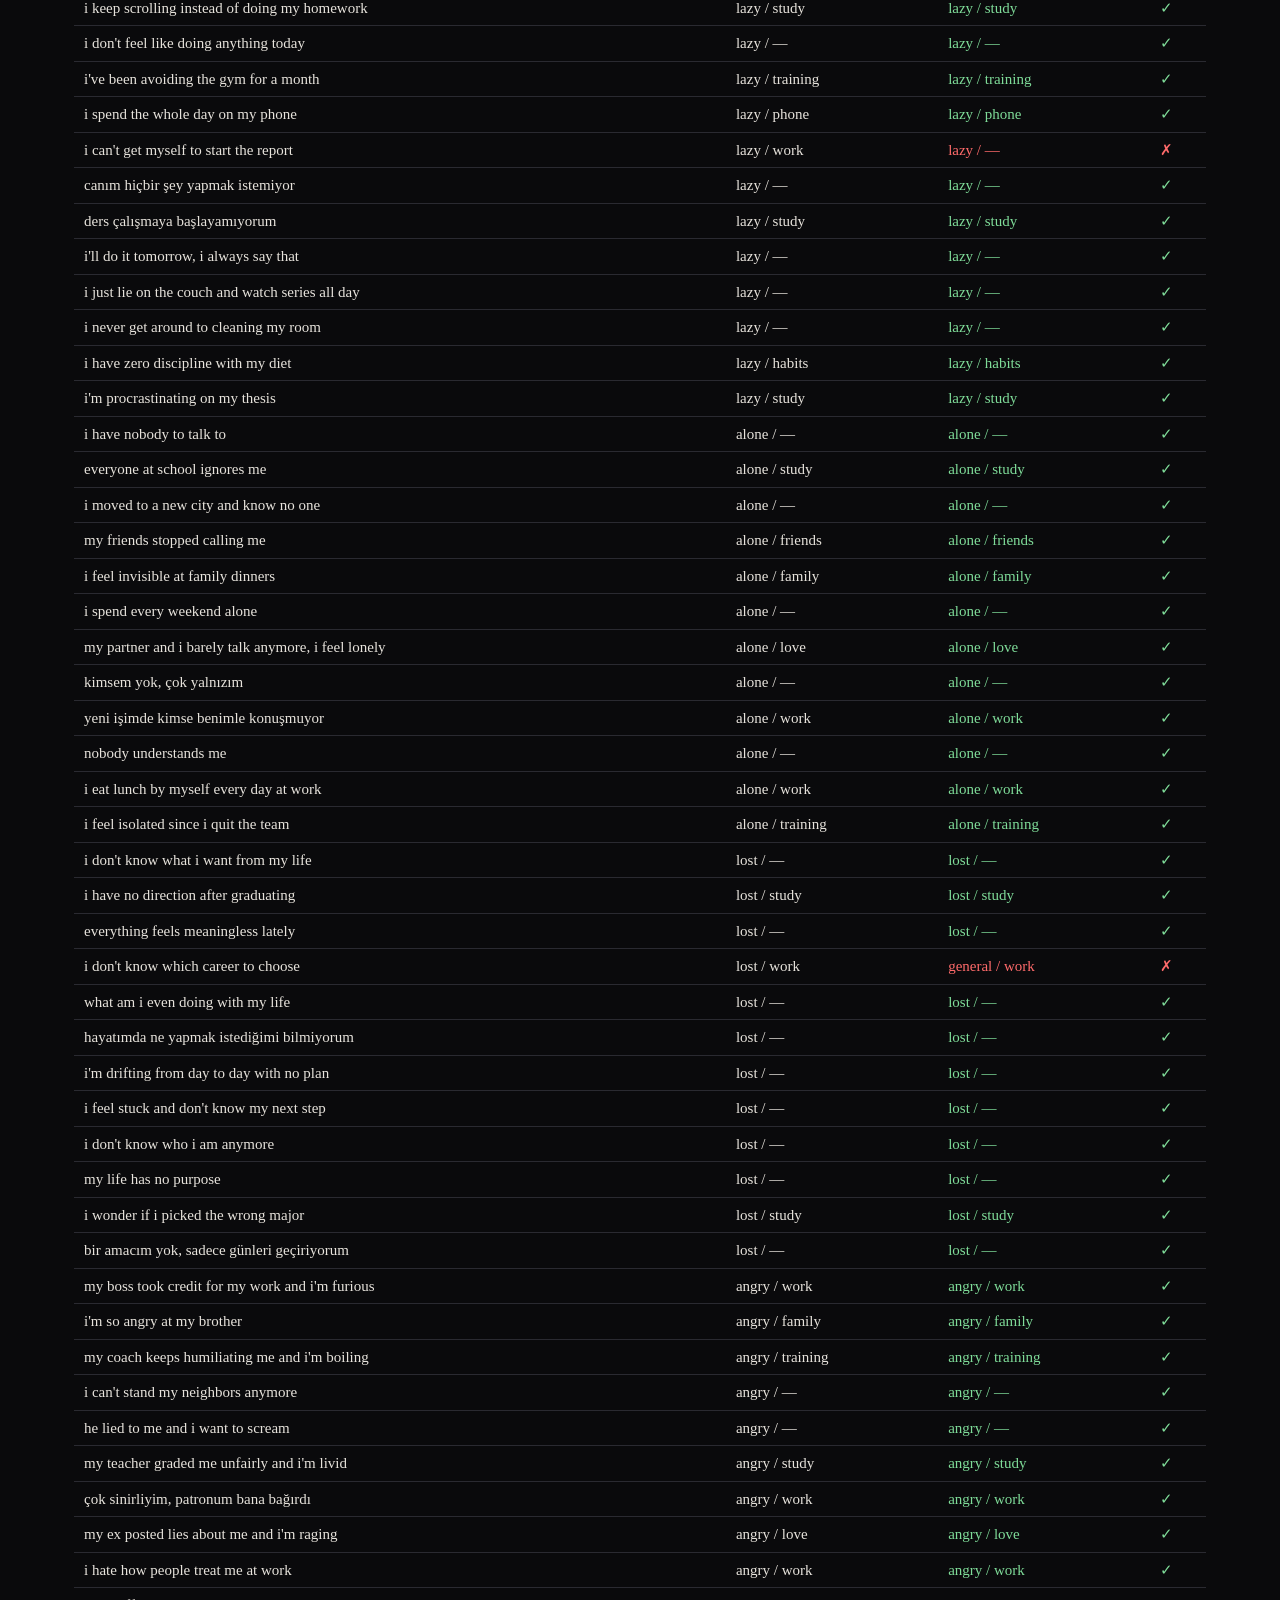
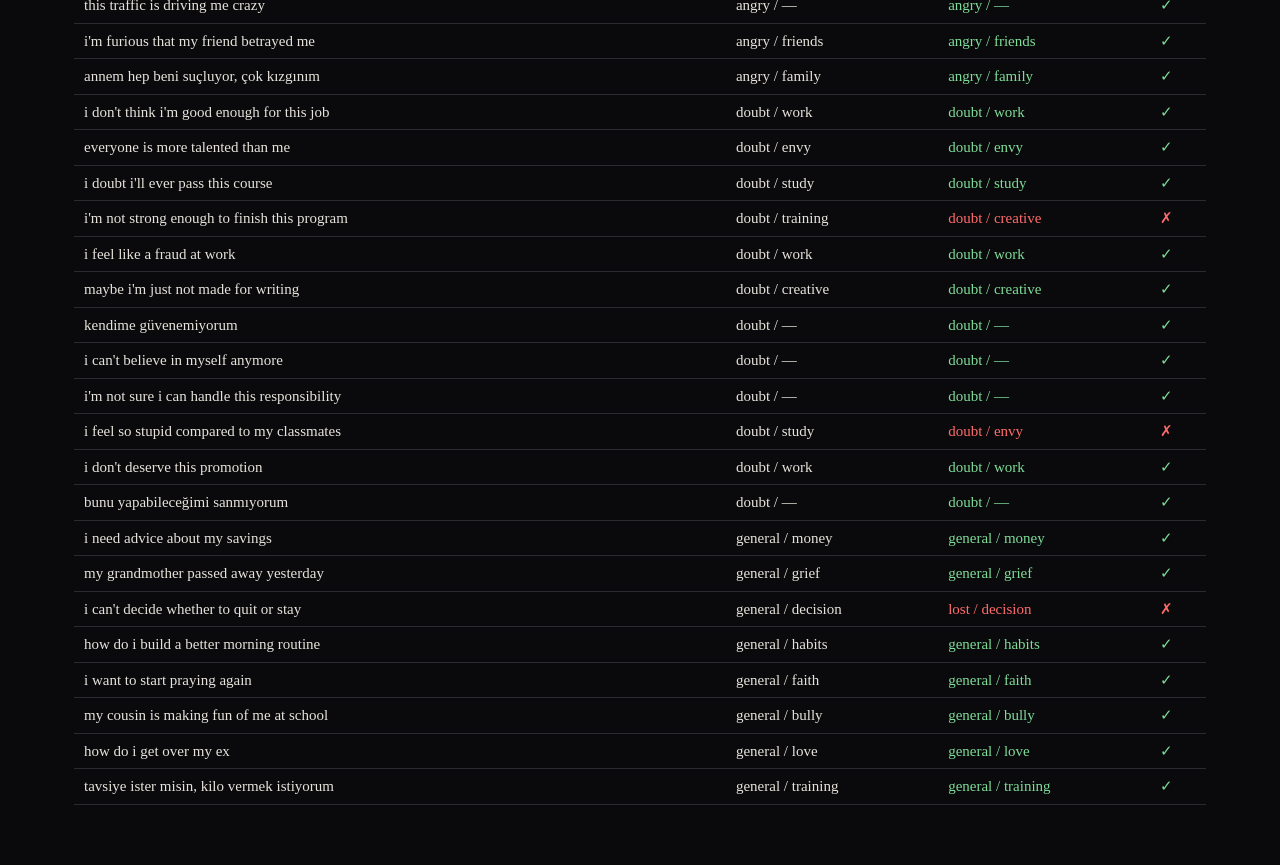
==== commit e13819bd: "Phone polish: safe areas, 44px tap targets, keyboard-aware fields, scrolling nav (task 4.3) Co-Autho" ====
--- a/eval.html
+++ b/eval.html
@@ -4,7 +4,7 @@
 <meta charset="utf-8">
 <title>Iron Council — Training evaluation</title>
 <link rel="icon" href="favicon.svg" type="image/svg+xml">
-<link rel="stylesheet" href="css/style.css?v=41">
+<link rel="stylesheet" href="css/style.css?v=42">
 <style>
   table { width: 100%; border-collapse: collapse; font-size: 15px; margin-top: 18px; }
   th, td { text-align: left; padding: 6px 10px; border-bottom: 1px solid var(--line); vertical-align: top; }
@@ -23,7 +23,7 @@
   <div class="stats" id="stats"></div>
   <table id="tbl"><thead><tr><th>Message</th><th>Expected</th><th>Engine read</th><th></th></tr></thead><tbody></tbody></table>
 </main>
-  <script src="js/bundle.js?v=41"></script>
+  <script src="js/bundle.js?v=42"></script>
 <script>
 // [message, expected feeling ("general" = none), expected topic (null = none), expected intent (optional)]
 const CASES = [
--- a/css/style.css
+++ b/css/style.css
@@ -23,6 +23,7 @@
   font-size: 19px;
   line-height: 1.5;
   min-height: 100vh;
+  min-height: 100dvh;
 }
 a { color: inherit; text-decoration: none; }
 button, input, select, textarea { font: inherit; color: inherit; }
@@ -252,7 +253,7 @@
   main { padding: 16px 10px 60px; }
   .hero h1 { font-size: 30px; }
   .oath blockquote { font-size: 21px; }
-  .log { padding: 14px; max-height: 60vh; }
+  .log { padding: 14px; max-height: 60vh; max-height: 60dvh; }
   .msg { max-width: 94%; }
   .msg.char { font-size: 18px; }
   .moods { padding: 10px 12px 0; gap: 6px; }
@@ -404,3 +405,29 @@
 .sr-only { position: absolute; width: 1px; height: 1px; overflow: hidden; clip: rect(0 0 0 0); white-space: nowrap; }
 #app:focus { outline: none; }
 @media (prefers-reduced-motion: reduce) { *, *::before, *::after { animation: none !important; transition: none !important; scroll-behavior: auto !important; } }
+
+/* ---------- phone polish ---------- */
+/* Notch / home bar: the page runs edge to edge (viewport-fit=cover), so keep content out of the unsafe areas. */
+.top { padding-top: max(14px, env(safe-area-inset-top)); padding-left: max(28px, env(safe-area-inset-left)); padding-right: max(28px, env(safe-area-inset-right)); }
+main { padding-bottom: max(60px, calc(env(safe-area-inset-bottom) + 40px)); }
+.toast { bottom: max(22px, calc(env(safe-area-inset-bottom) + 12px)); max-width: calc(100vw - 24px); }
+@media (max-width: 600px) {
+  .top { padding-top: max(10px, env(safe-area-inset-top)); padding-left: max(12px, env(safe-area-inset-left)); padding-right: max(12px, env(safe-area-inset-right)); }
+  main { padding-left: max(10px, env(safe-area-inset-left)); padding-right: max(10px, env(safe-area-inset-right)); }
+}
+/* Fingers: at least 44px to tap on touch screens. */
+@media (pointer: coarse) {
+  .btn, .chip, select, .mc, .tools button, .entry-head button, .items li button { min-height: 44px; }
+  .btn.small { padding-top: 10px; padding-bottom: 10px; }
+  .chip { display: inline-flex; align-items: center; padding-left: 14px; padding-right: 14px; }
+  .top nav a { padding: 12px 4px; }
+  .top nav { row-gap: 0; }
+  .brand { display: inline-block; padding: 6px 0; }
+  .msg .tools button { padding: 12px 8px 12px 0; min-height: 44px; }
+  .set-row input[type=checkbox] { width: 32px; height: 32px; }
+  .set-row { min-height: 56px; }
+  .sres a { padding: 14px 0; }
+  cite a { display: inline-block; padding: 12px 0; }
+  .mood-nav .btn { min-width: 44px; }
+}
+@media (max-width: 600px) { .set-row.set-check { flex-direction: row; align-items: center; } }
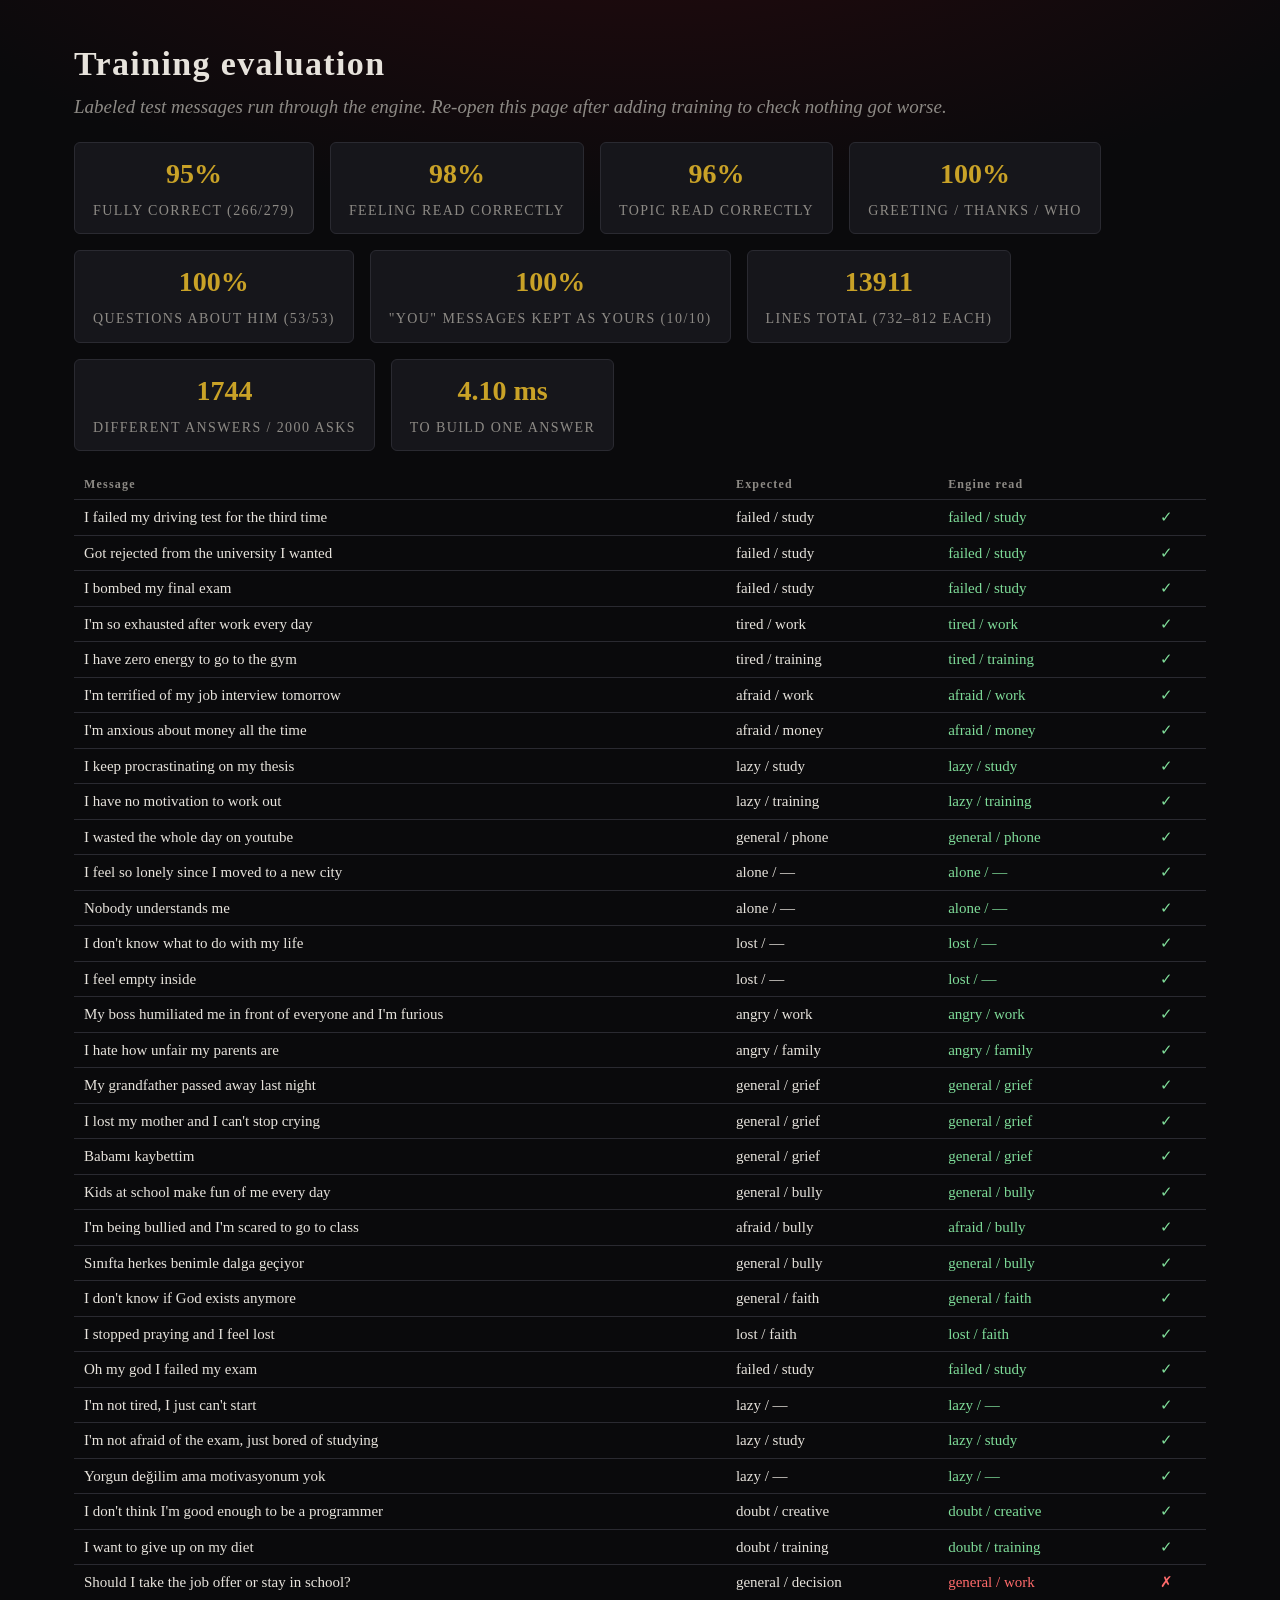
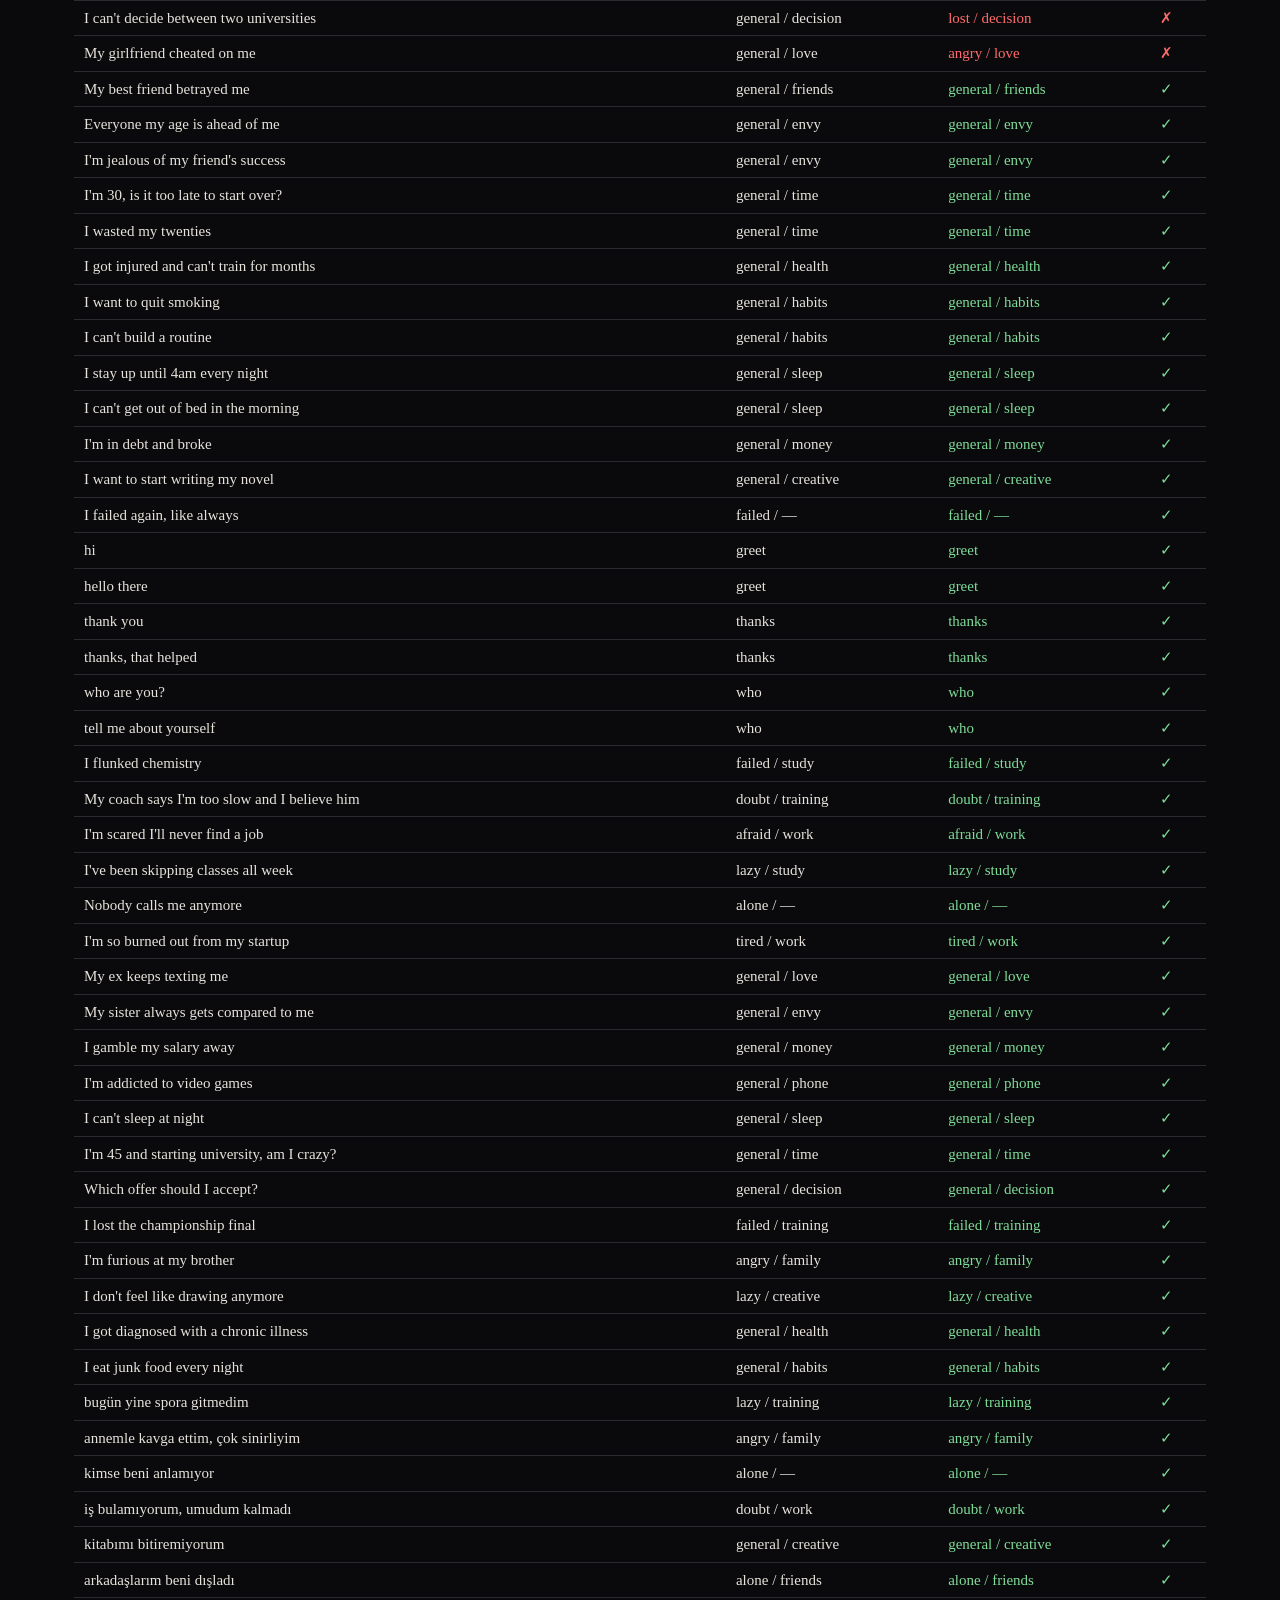
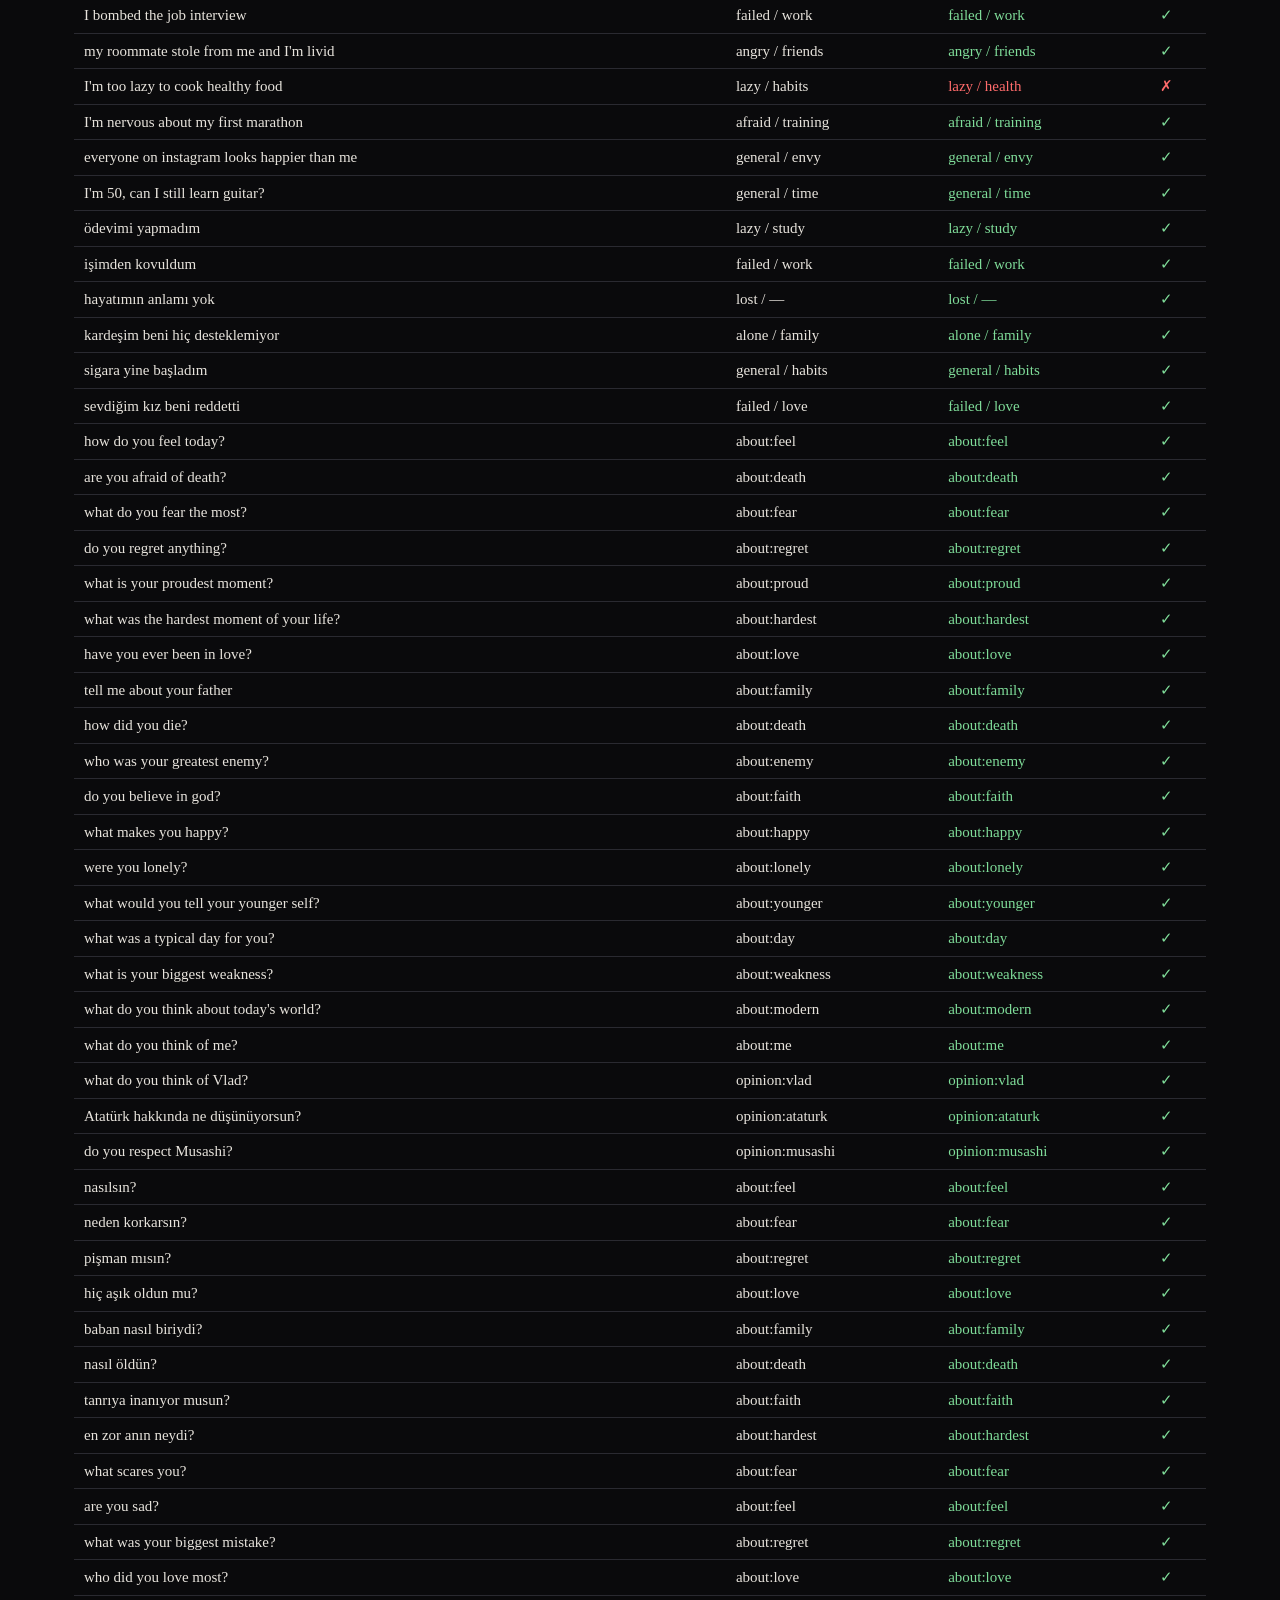
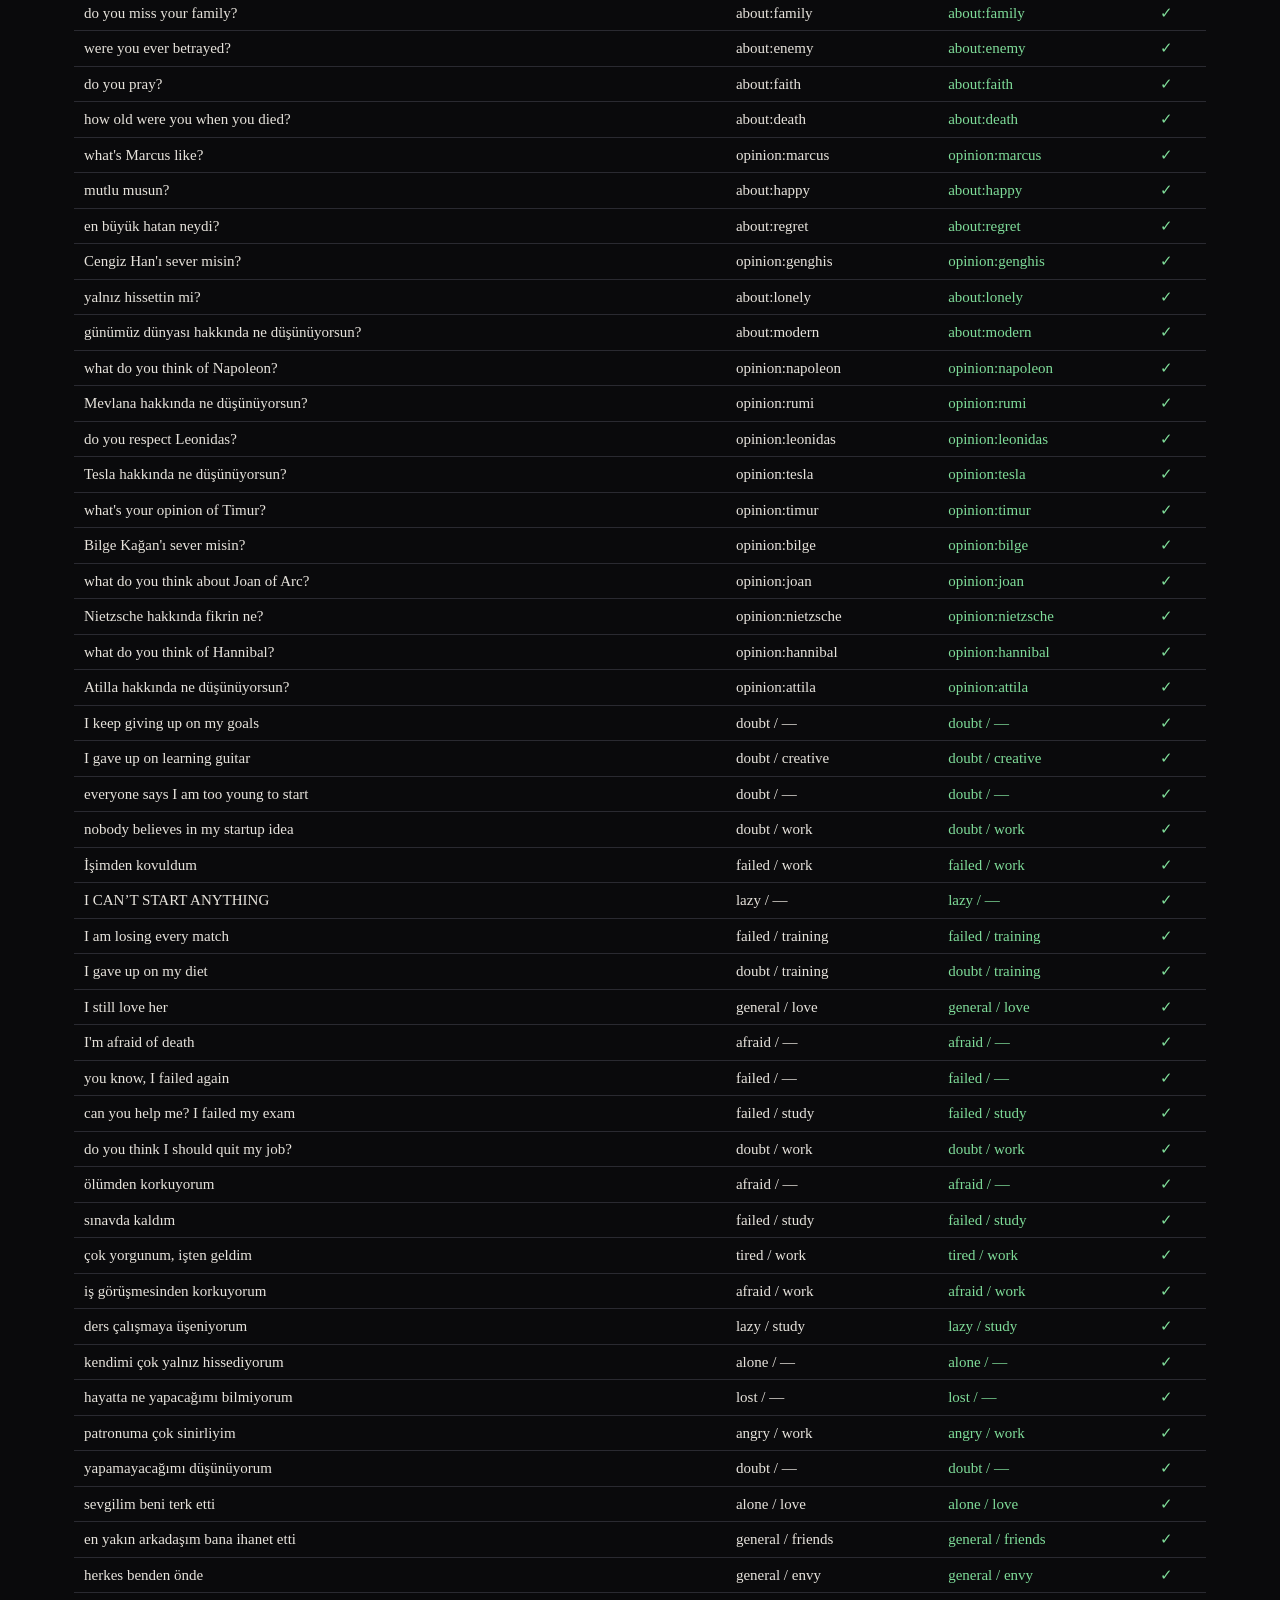
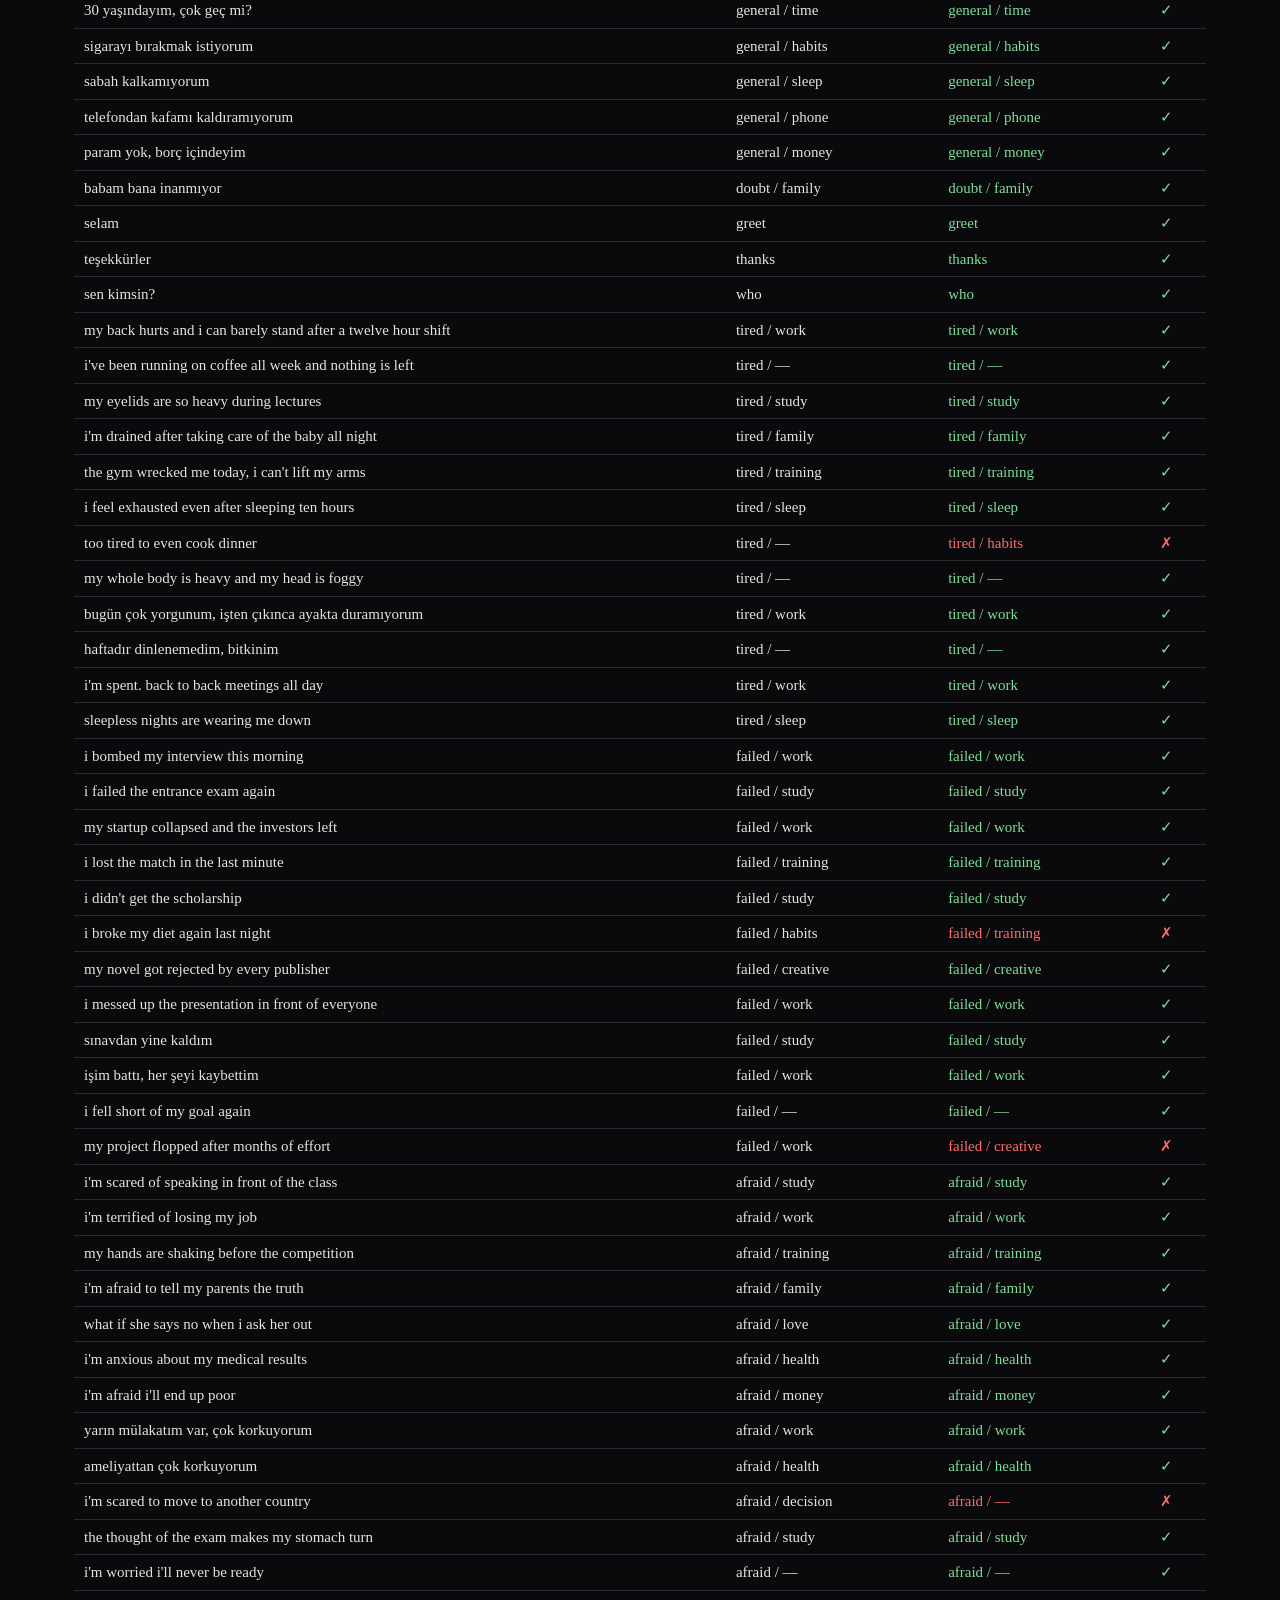
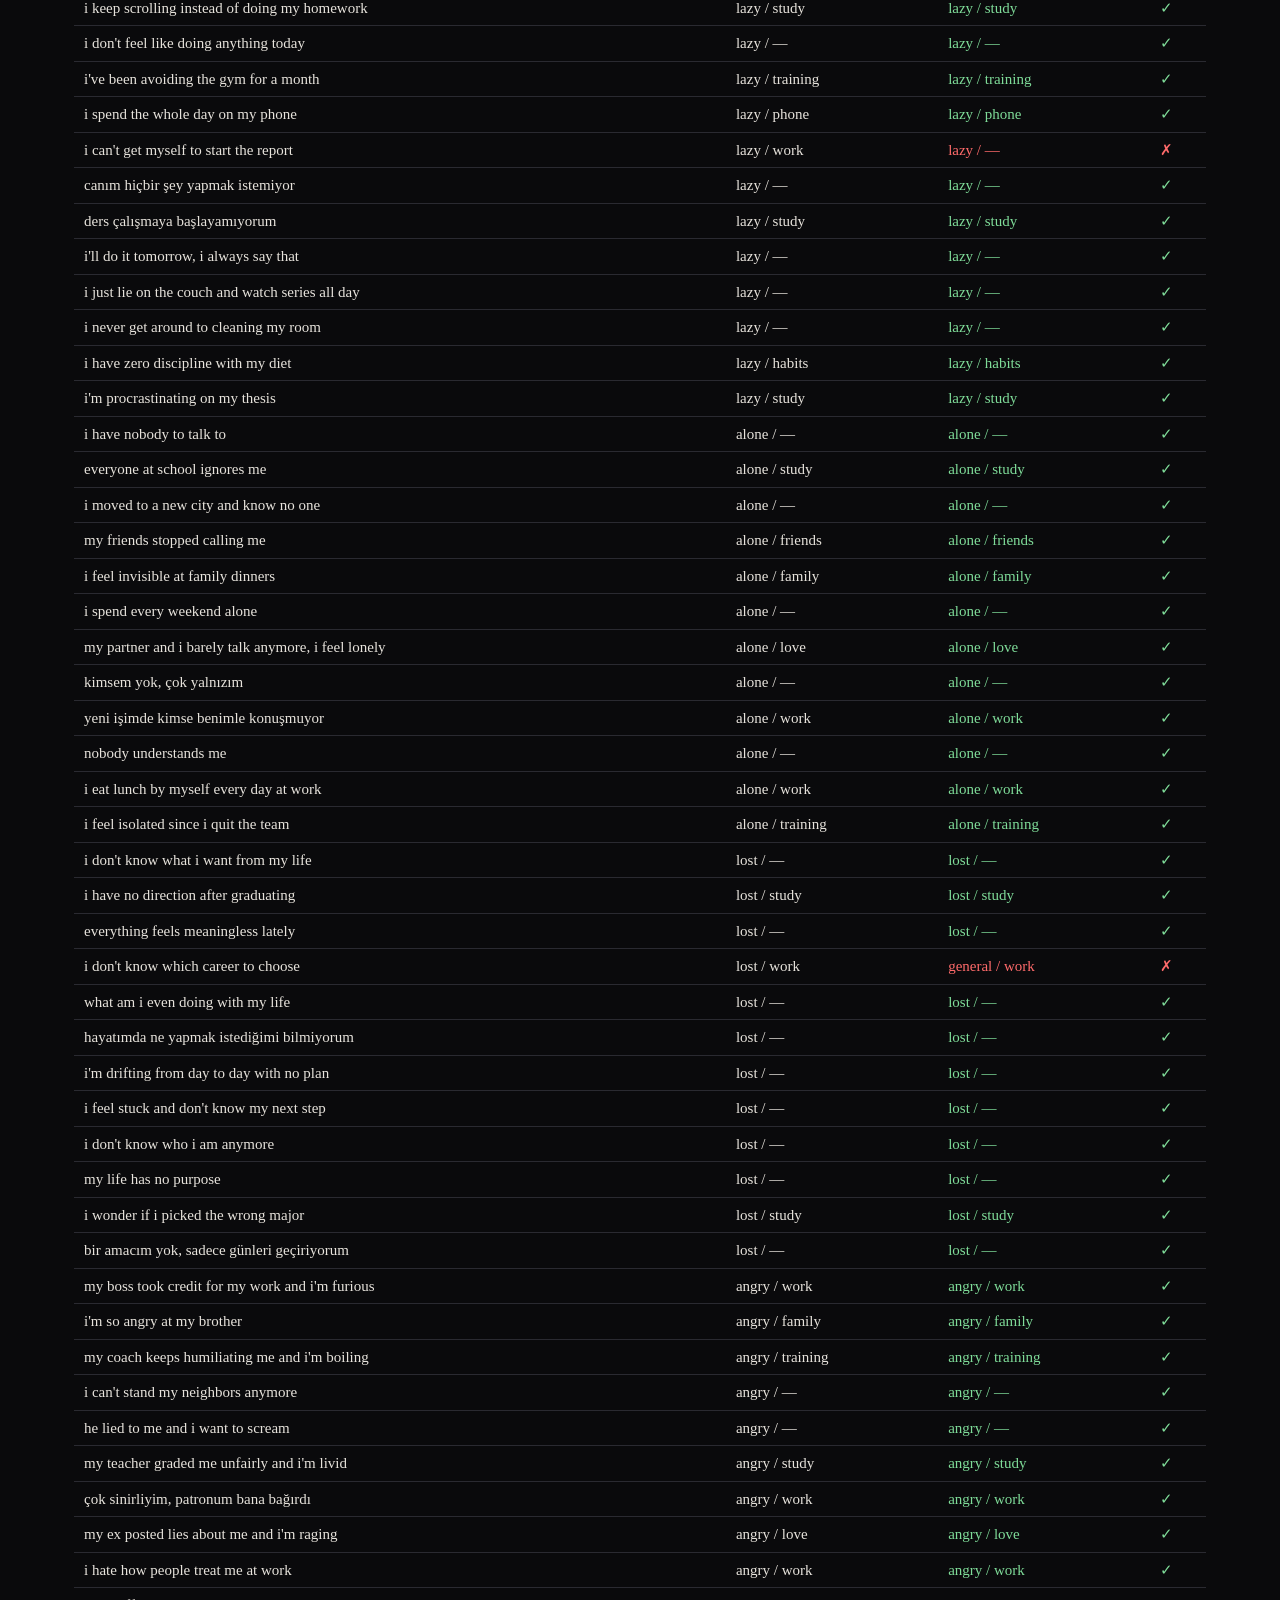
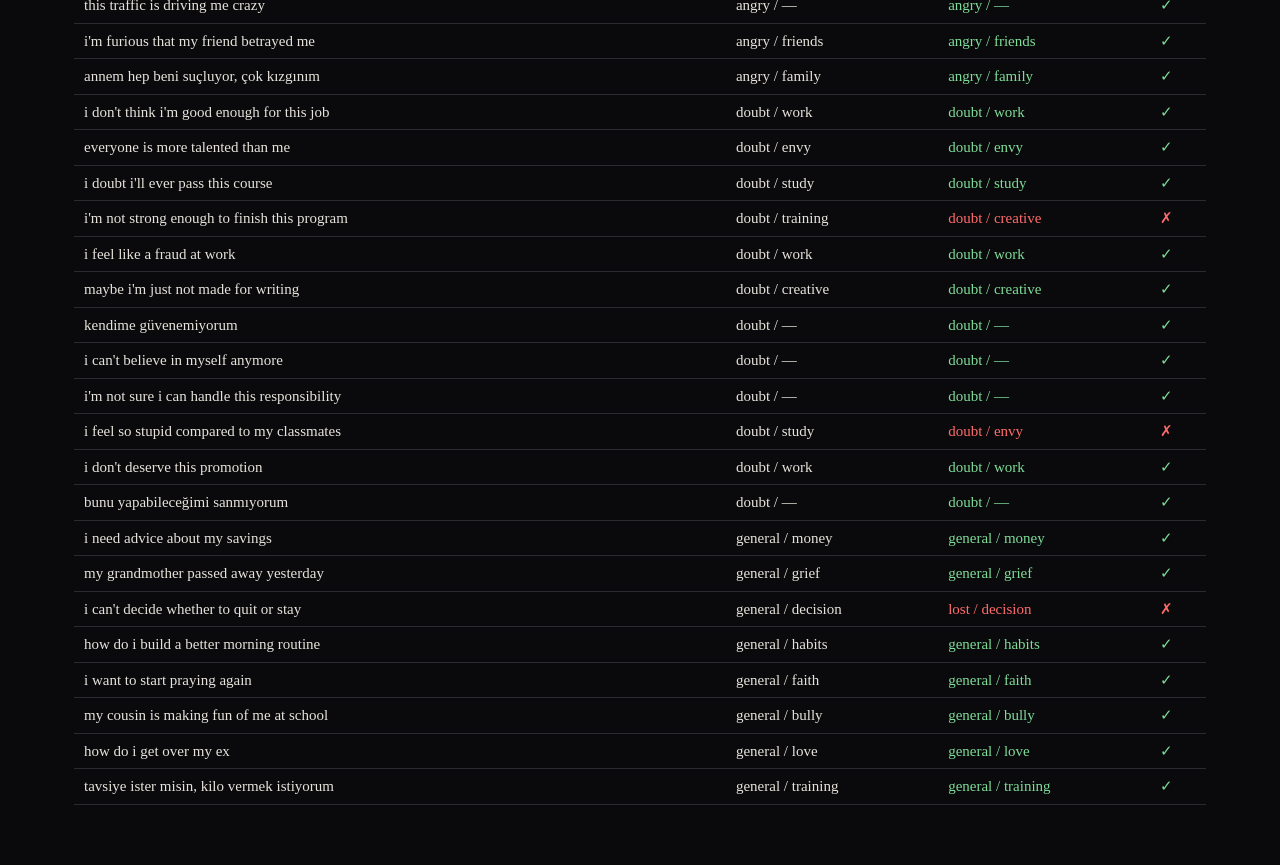
==== commit 4c95439e: "Speed: static first screen, deferred scripts, gzip dev server, contrast and heading fixes (task 4.4)" ====
--- a/eval.html
+++ b/eval.html
@@ -4,7 +4,7 @@
 <meta charset="utf-8">
 <title>Iron Council — Training evaluation</title>
 <link rel="icon" href="favicon.svg" type="image/svg+xml">
-<link rel="stylesheet" href="css/style.css?v=42">
+<link rel="stylesheet" href="css/style.css?v=43">
 <style>
   table { width: 100%; border-collapse: collapse; font-size: 15px; margin-top: 18px; }
   th, td { text-align: left; padding: 6px 10px; border-bottom: 1px solid var(--line); vertical-align: top; }
@@ -23,7 +23,7 @@
   <div class="stats" id="stats"></div>
   <table id="tbl"><thead><tr><th>Message</th><th>Expected</th><th>Engine read</th><th></th></tr></thead><tbody></tbody></table>
 </main>
-  <script src="js/bundle.js?v=42"></script>
+  <script src="js/bundle.js?v=43"></script>
 <script>
 // [message, expected feeling ("general" = none), expected topic (null = none), expected intent (optional)]
 const CASES = [
--- a/css/style.css
+++ b/css/style.css
@@ -79,7 +79,7 @@
 .card::before { content: ""; position: absolute; inset: 0 0 auto 0; height: 3px; background: var(--c); }
 .card:hover { transform: translateY(-3px); border-color: var(--c); box-shadow: 0 10px 30px -12px var(--c); }
 .card .era { font-family: var(--head); font-size: 12px; letter-spacing: .14em; color: var(--muted); text-transform: uppercase; }
-.card h3 { font-family: var(--head); margin: 4px 0 2px; font-size: 21px; }
+.card h2 { font-family: var(--head); margin: 4px 0 2px; font-size: 21px; }
 .card .ttl { color: var(--c); font-size: 16px; font-style: italic; }
 .card .idea { margin-top: 12px; font-size: 17px; color: #cfcac2; }
 
@@ -97,7 +97,7 @@
 /* ---------- character page ---------- */
 .char-layout { display: grid; grid-template-columns: 340px 1fr; gap: 26px; align-items: start; }
 /* ---------- oath, memory, council, saved ---------- */
-.banner { --c: var(--blood2); display: block; max-width: 860px; margin: 0 auto 26px; padding: 14px 18px; background: var(--panel); border: 1px solid var(--line); border-left: 4px solid var(--c); border-radius: 6px; font-size: 17.5px; }
+.banner { --c: var(--blood-text); display: block; max-width: 860px; margin: 0 auto 26px; padding: 14px 18px; background: var(--panel); border: 1px solid var(--line); border-left: 4px solid var(--c); border-radius: 6px; font-size: 17.5px; }
 .banner b { font-family: var(--head); font-size: 14px; letter-spacing: .06em; }
 .banner span { color: var(--c); font-family: var(--head); font-size: 13px; letter-spacing: .08em; white-space: nowrap; }
 .banner:hover { border-color: var(--c); }
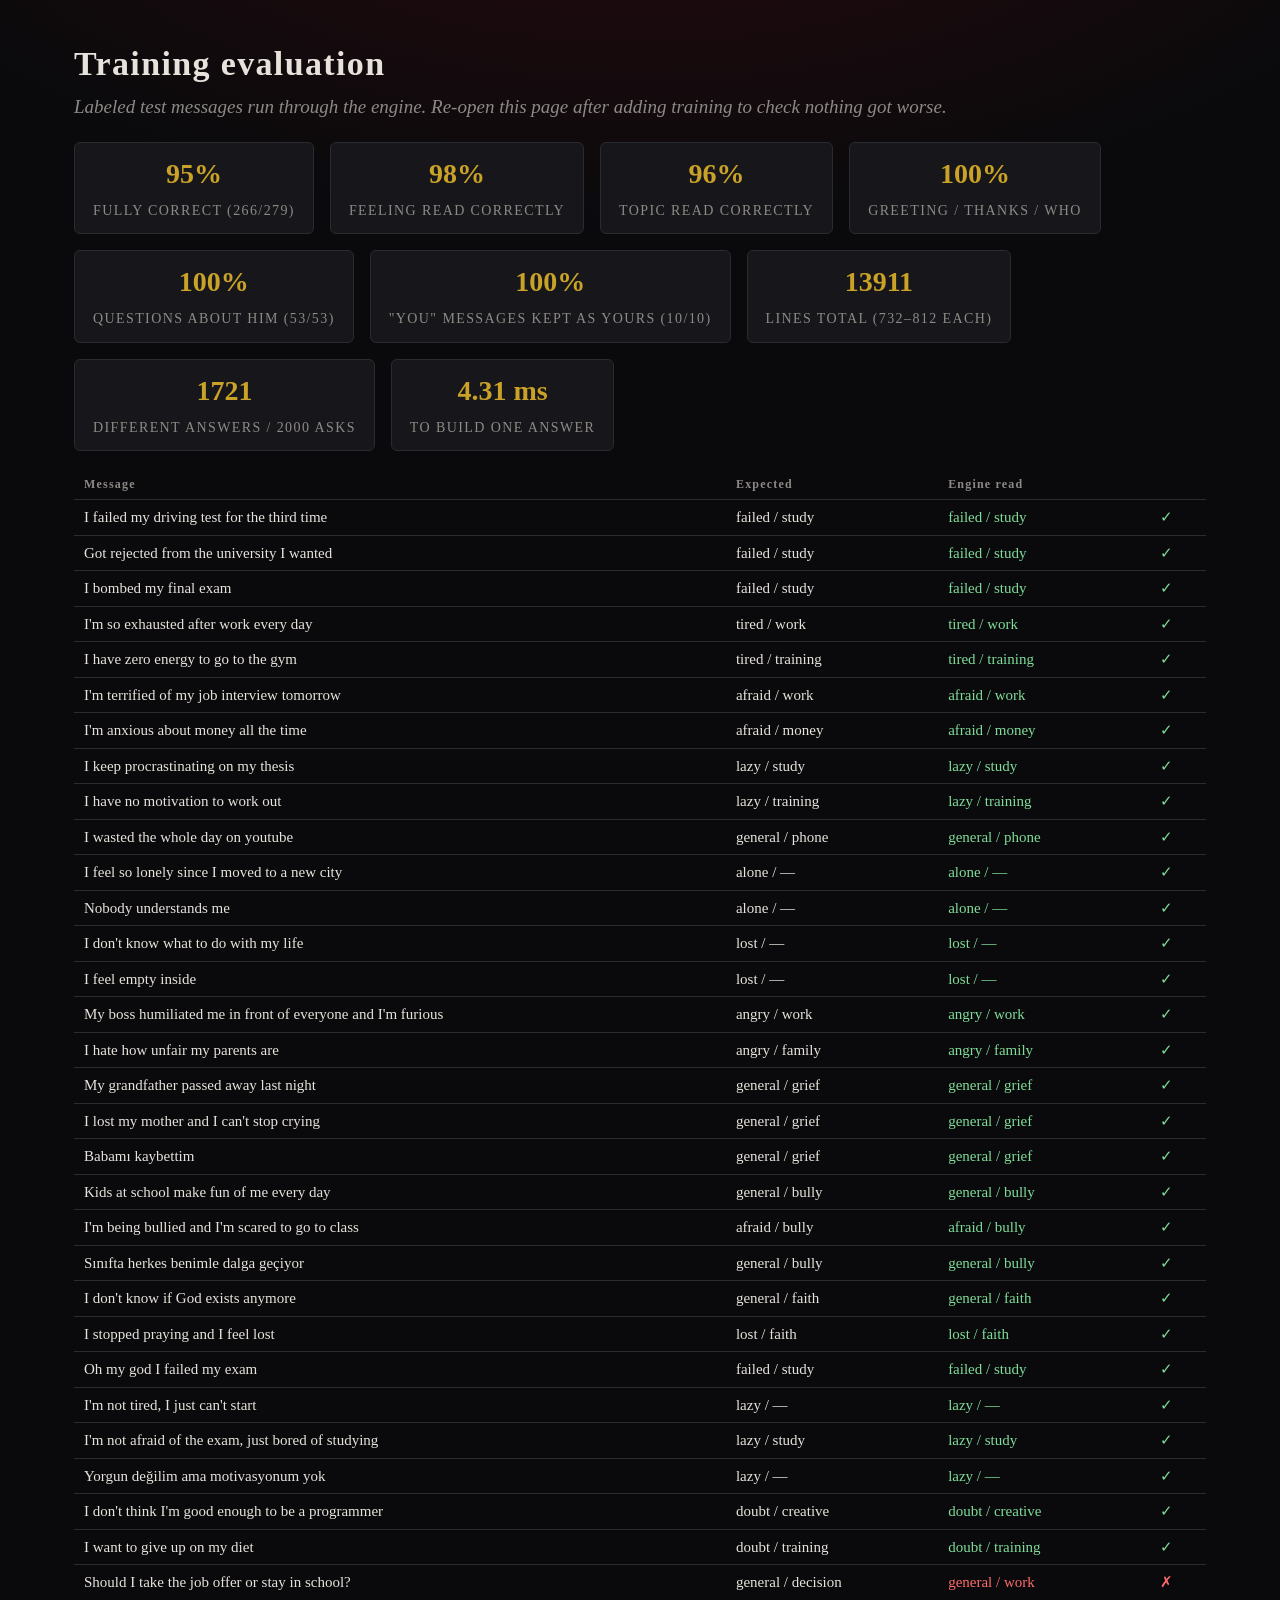
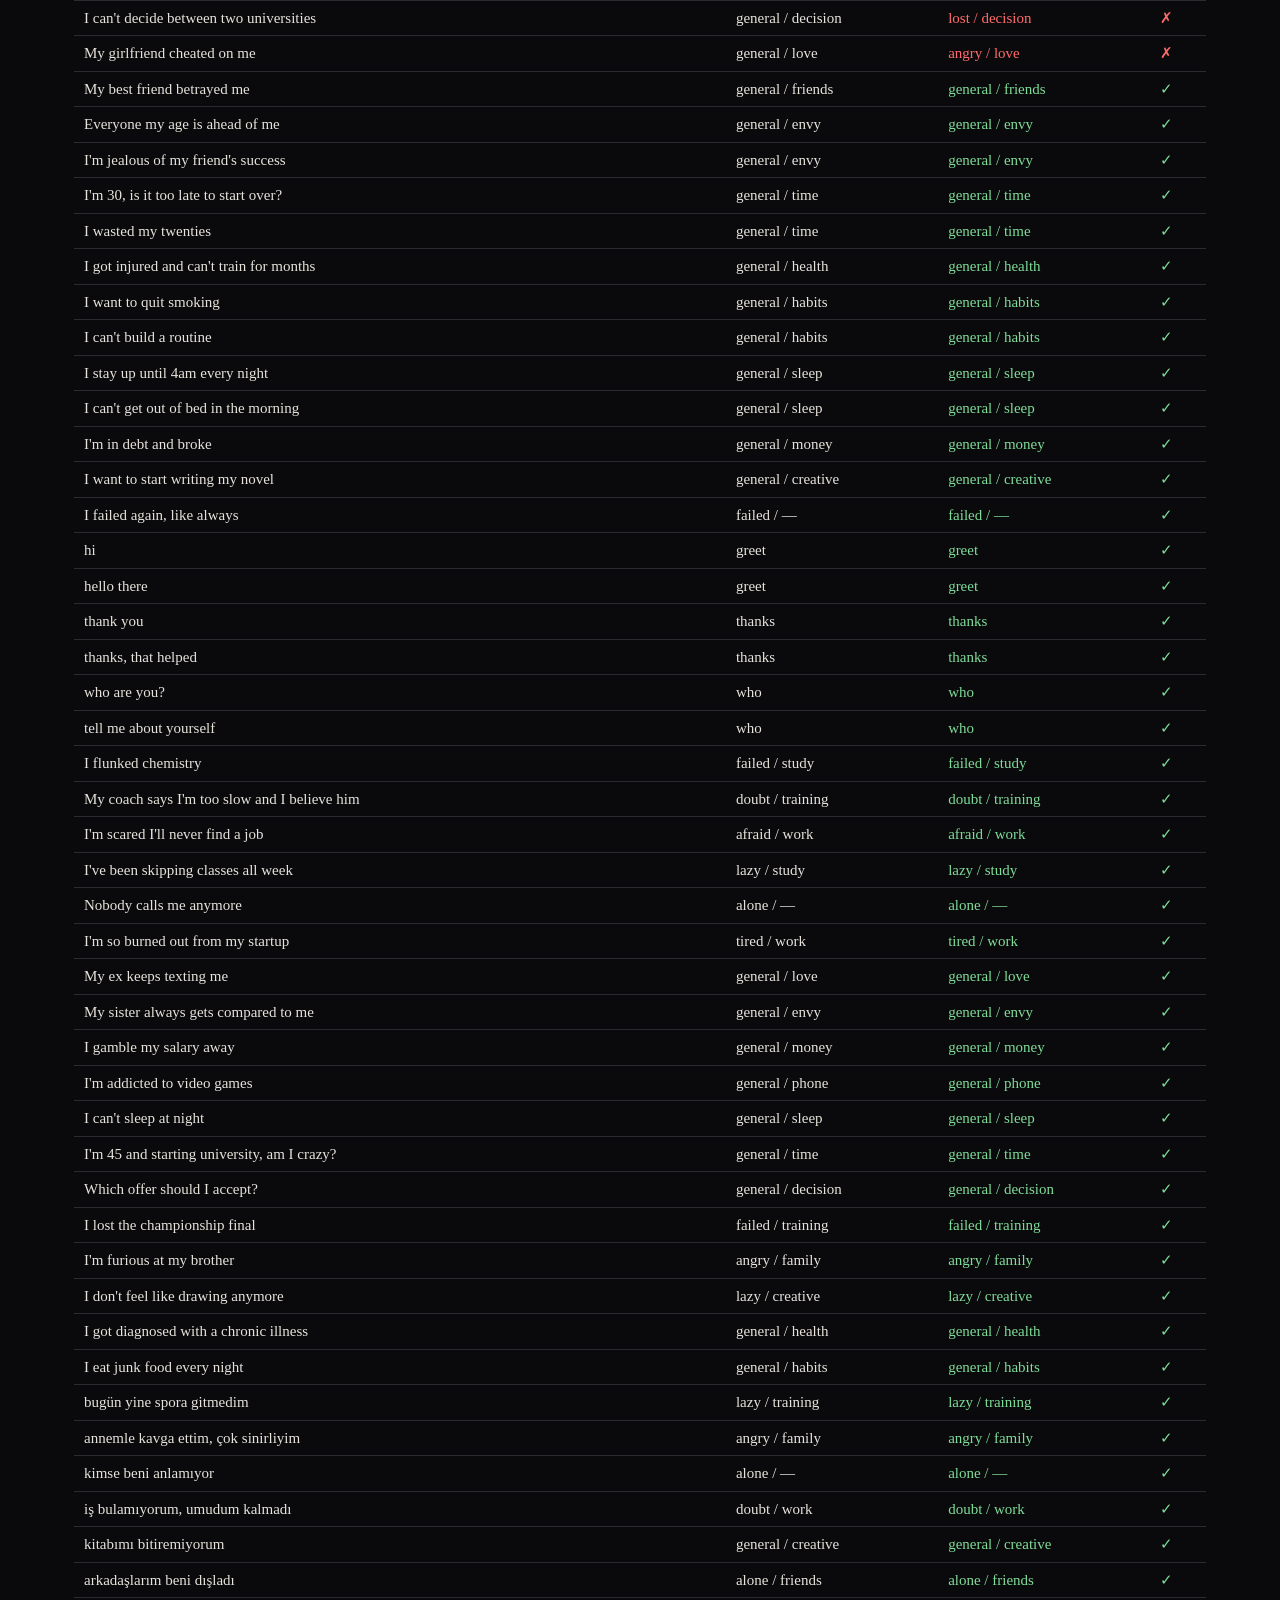
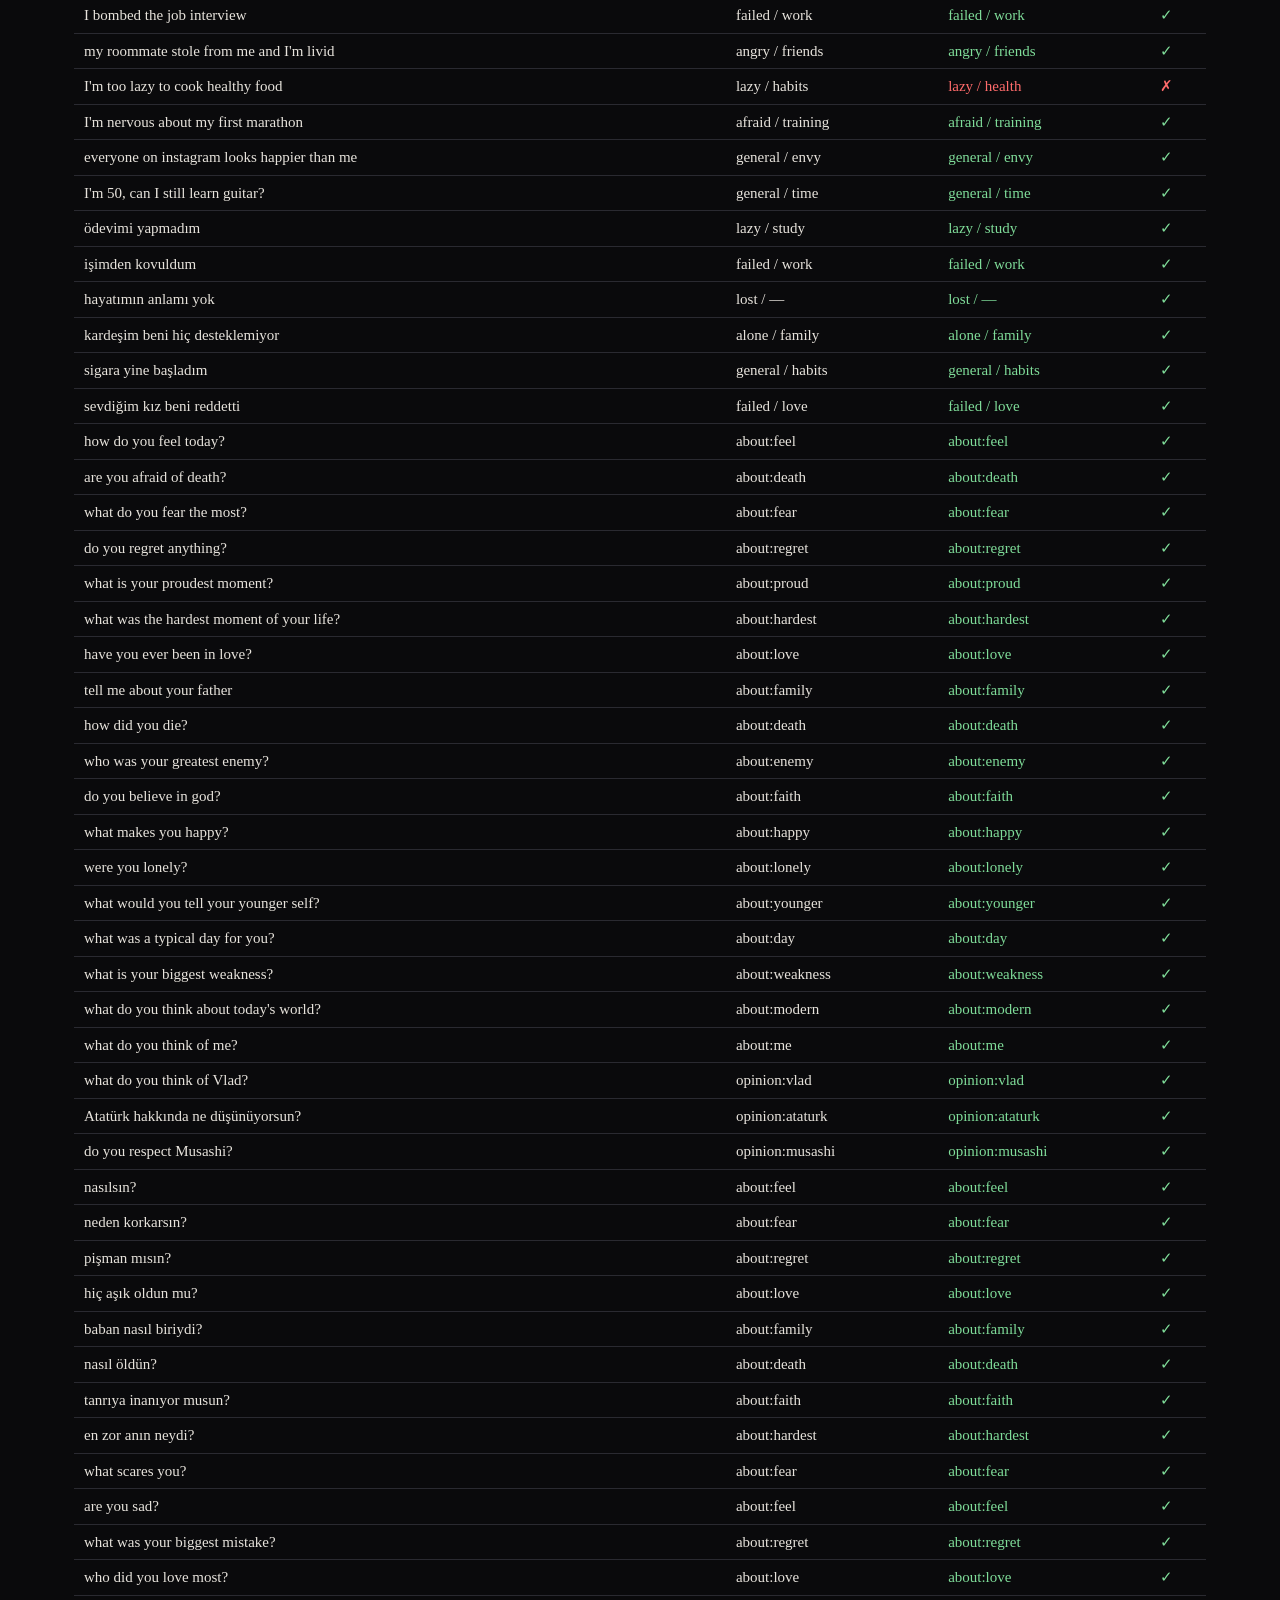
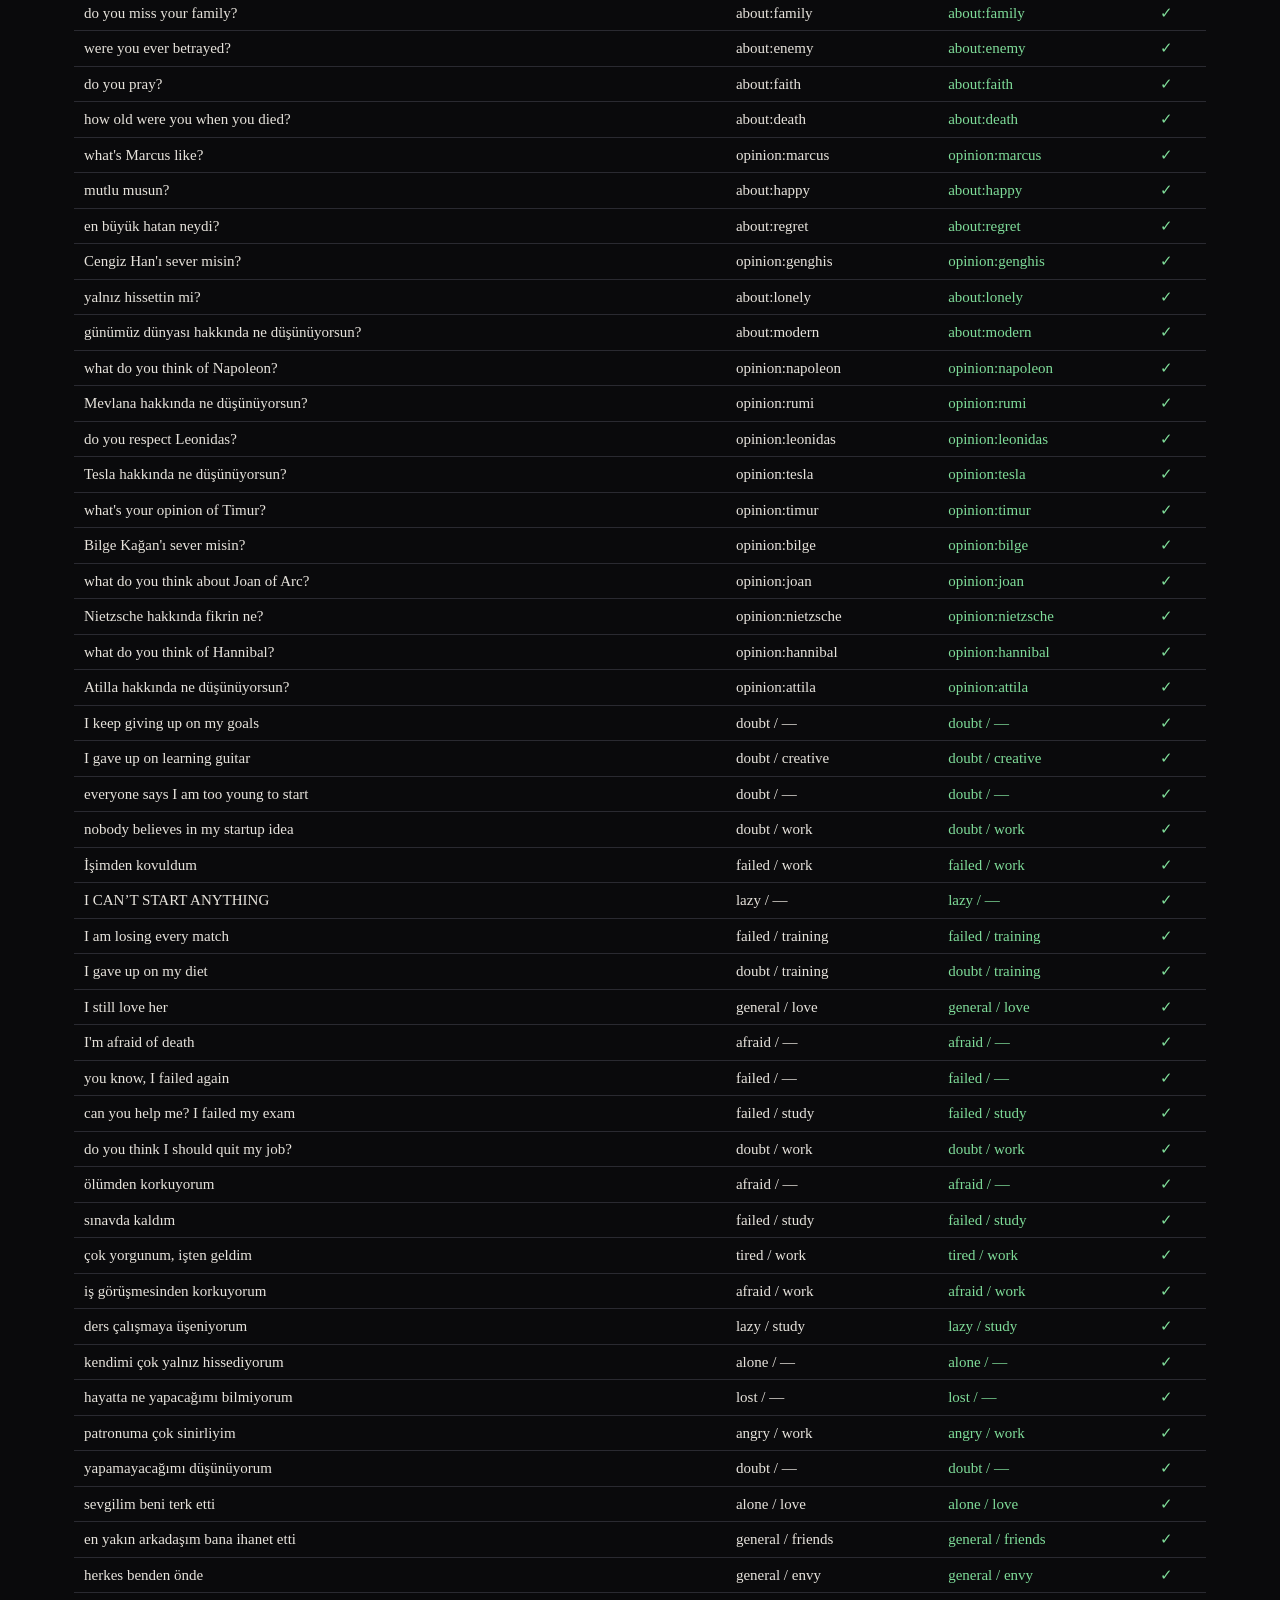
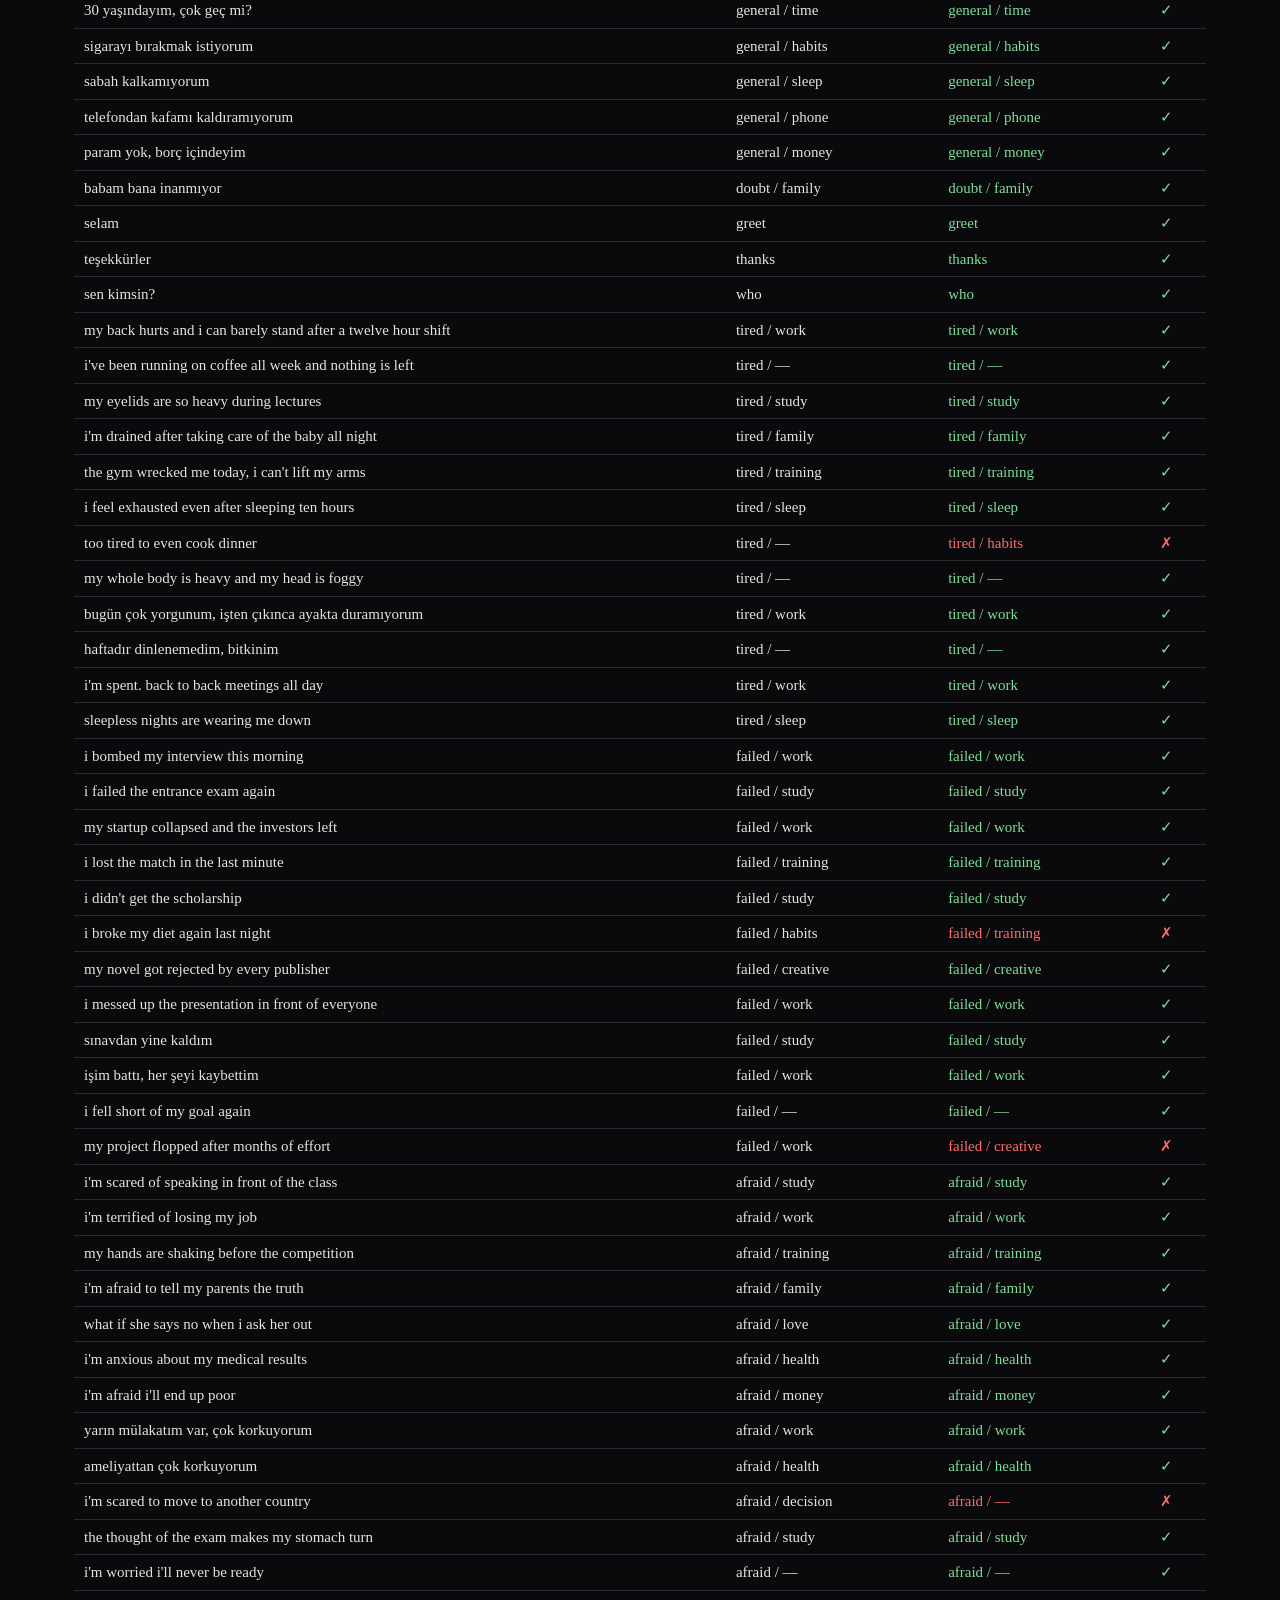
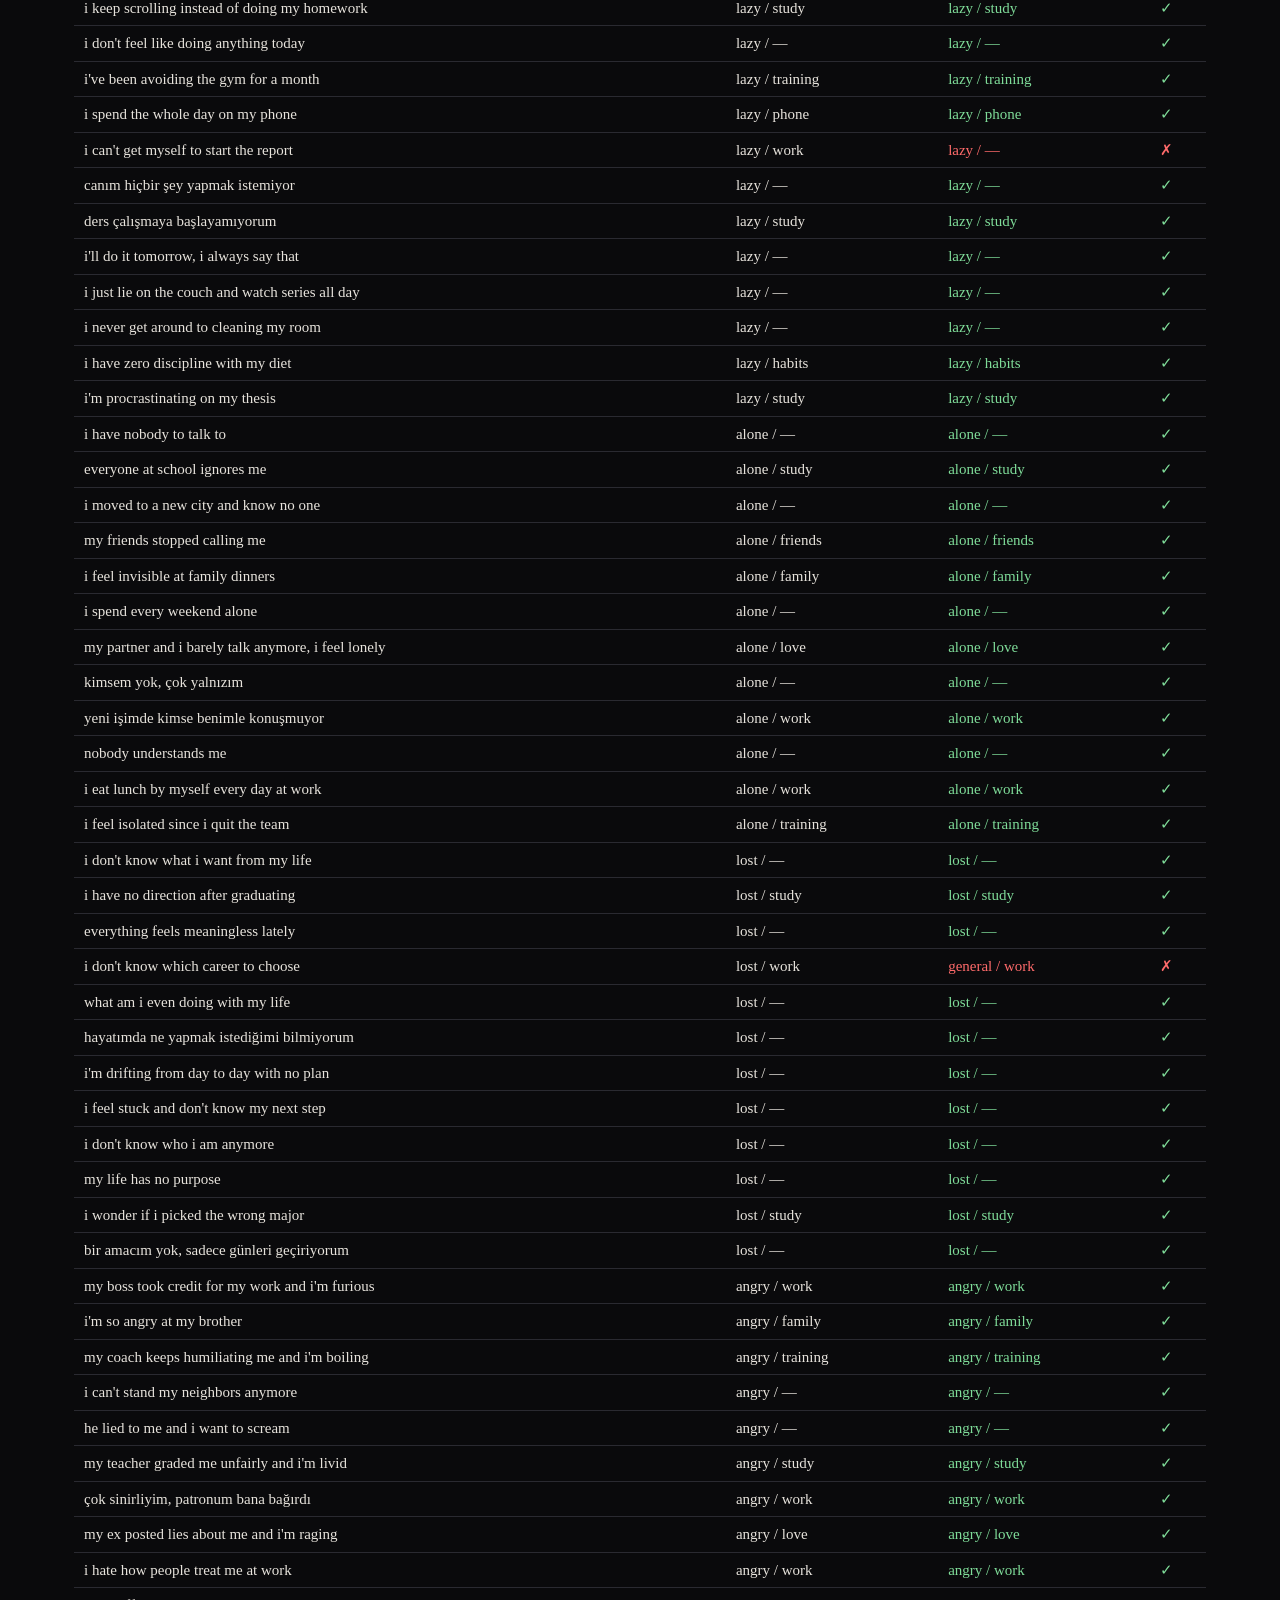
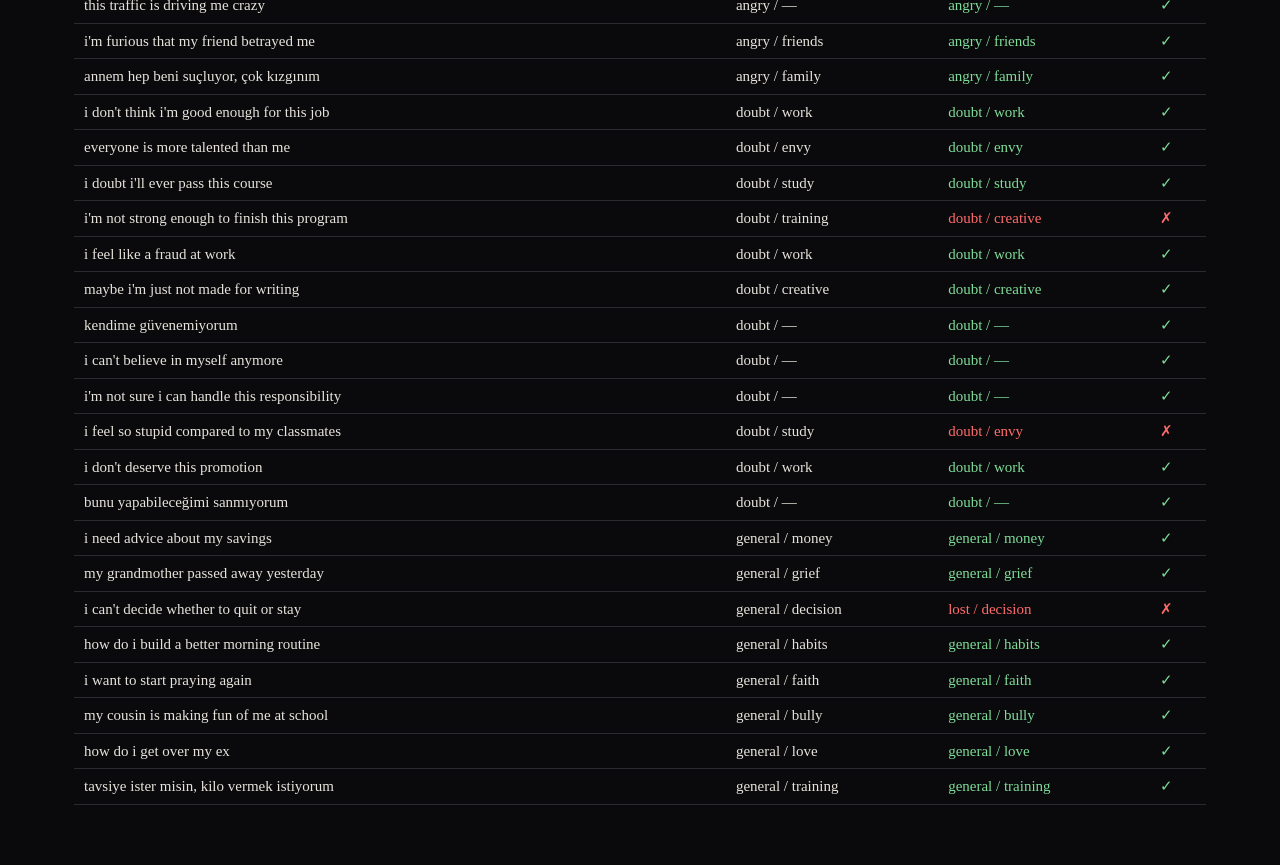
==== commit 76242ad0: "How it works page (task 4.5) Co-Authored-By: Claude Sonnet 5.5 <noreply@anthropic.com> Claude-Sessio" ====
--- a/eval.html
+++ b/eval.html
@@ -4,7 +4,7 @@
 <meta charset="utf-8">
 <title>Iron Council — Training evaluation</title>
 <link rel="icon" href="favicon.svg" type="image/svg+xml">
-<link rel="stylesheet" href="css/style.css?v=43">
+<link rel="stylesheet" href="css/style.css?v=44">
 <style>
   table { width: 100%; border-collapse: collapse; font-size: 15px; margin-top: 18px; }
   th, td { text-align: left; padding: 6px 10px; border-bottom: 1px solid var(--line); vertical-align: top; }
@@ -23,7 +23,7 @@
   <div class="stats" id="stats"></div>
   <table id="tbl"><thead><tr><th>Message</th><th>Expected</th><th>Engine read</th><th></th></tr></thead><tbody></tbody></table>
 </main>
-  <script src="js/bundle.js?v=43"></script>
+  <script src="js/bundle.js?v=44"></script>
 <script>
 // [message, expected feeling ("general" = none), expected topic (null = none), expected intent (optional)]
 const CASES = [
--- a/css/style.css
+++ b/css/style.css
@@ -431,3 +431,8 @@
   .mood-nav .btn { min-width: 44px; }
 }
 @media (max-width: 600px) { .set-row.set-check { flex-direction: row; align-items: center; } }
+
+.about p, .about ul { margin: 0 0 10px; }
+.about ul { padding-left: 22px; }
+.foot a { text-decoration: underline; }
+@media (pointer: coarse) { .foot a { display: inline-block; padding: 12px 4px; } }
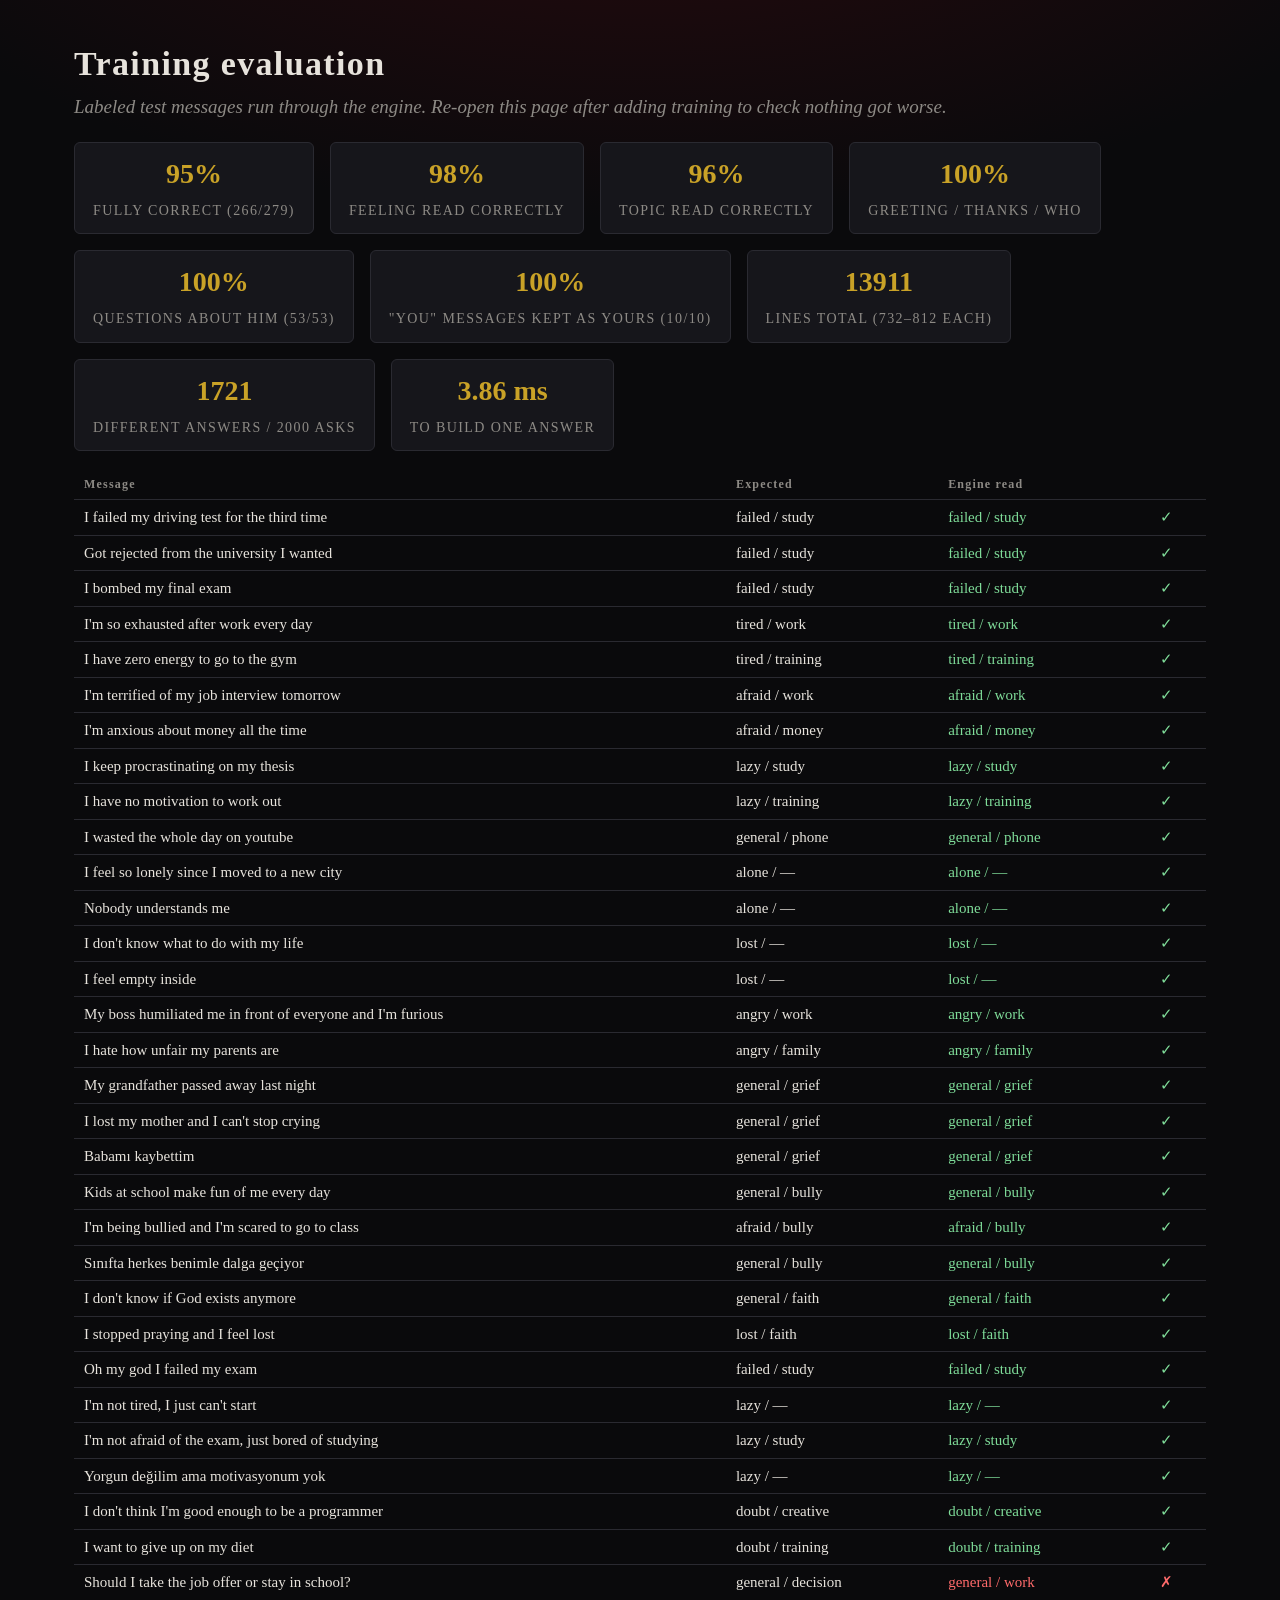
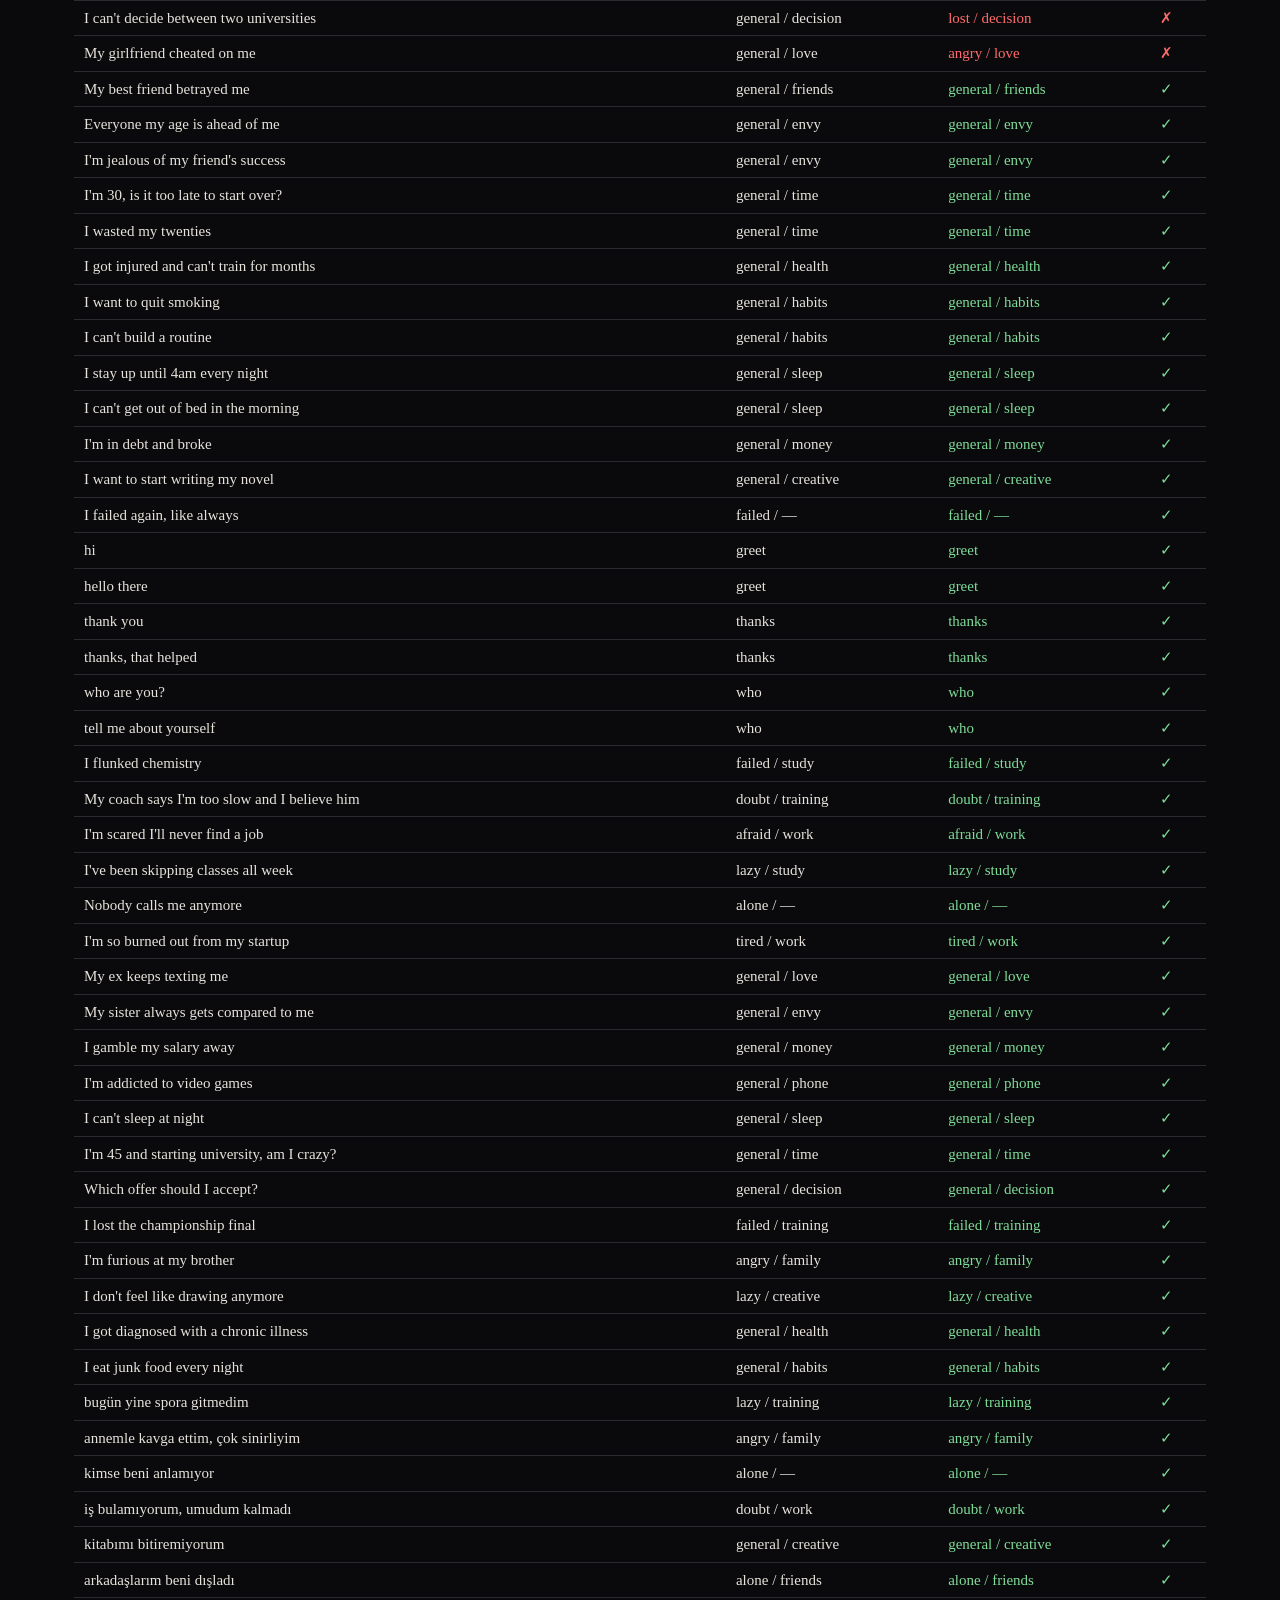
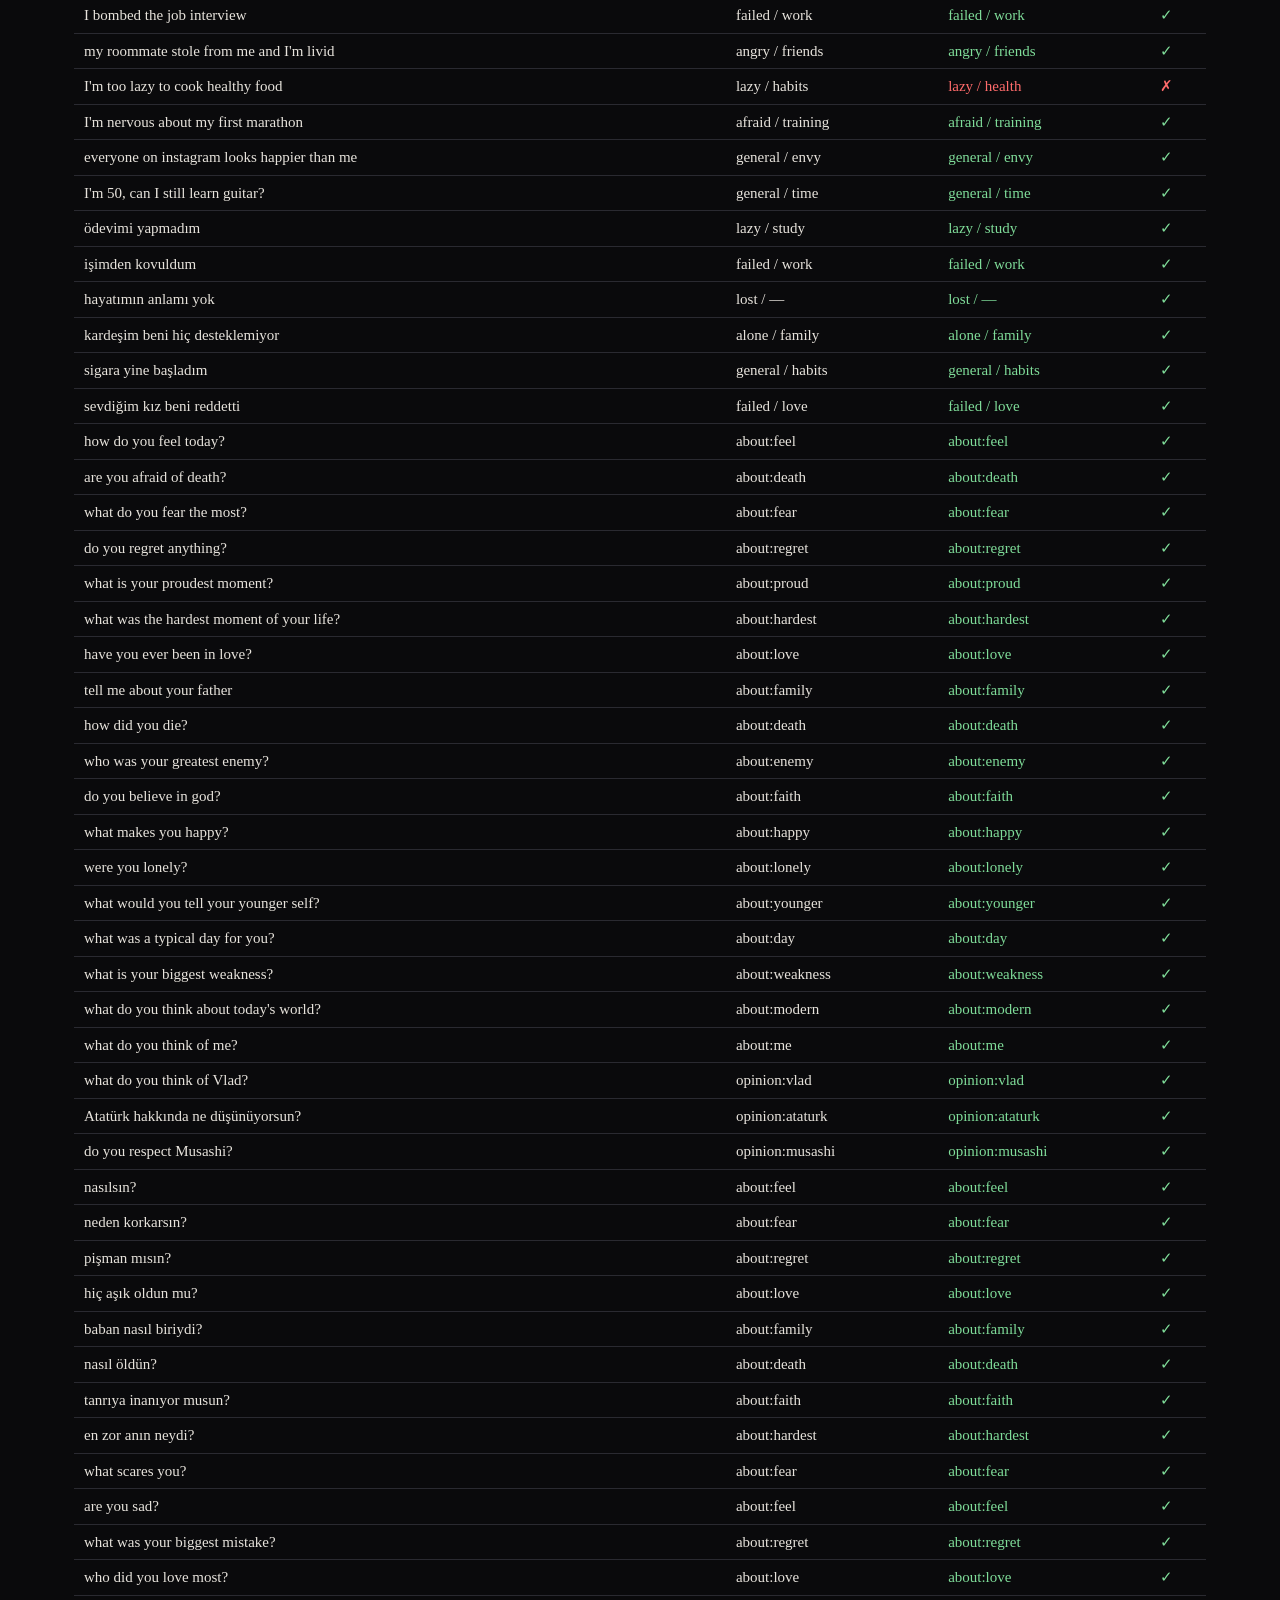
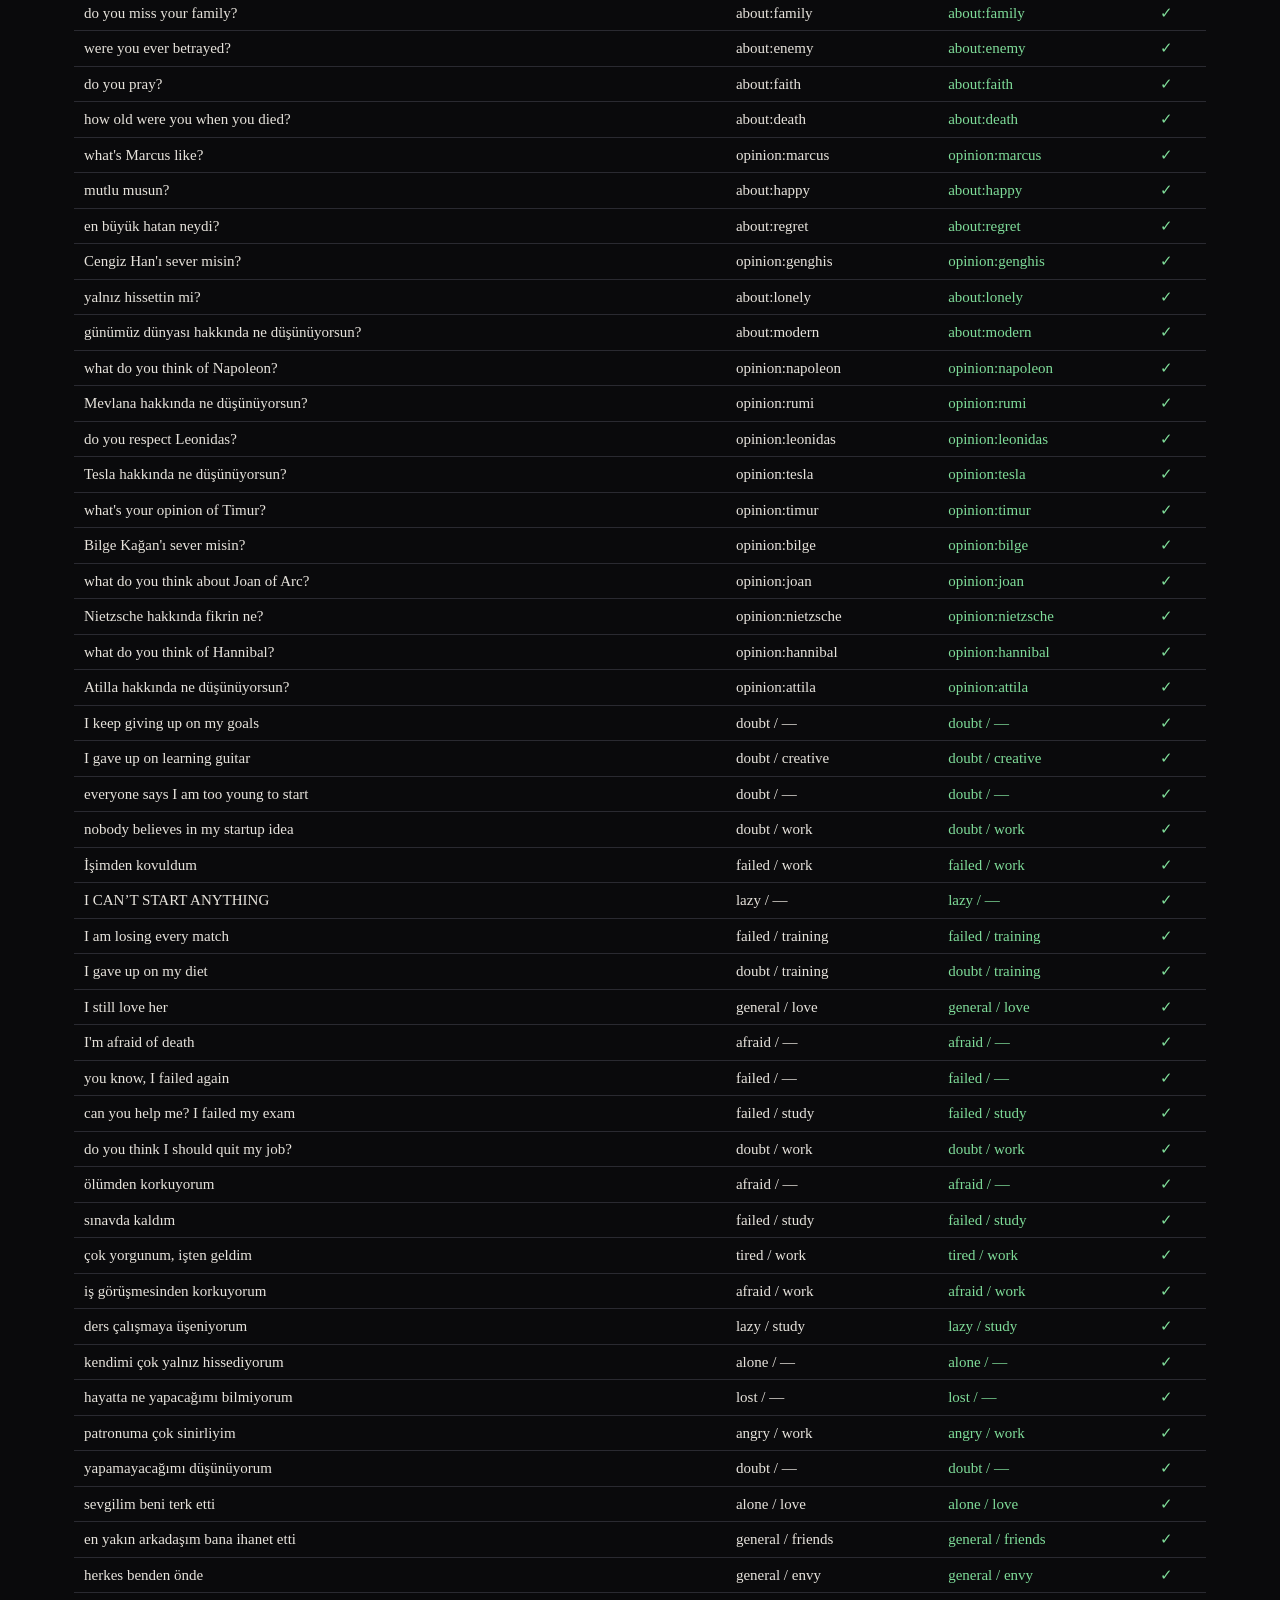
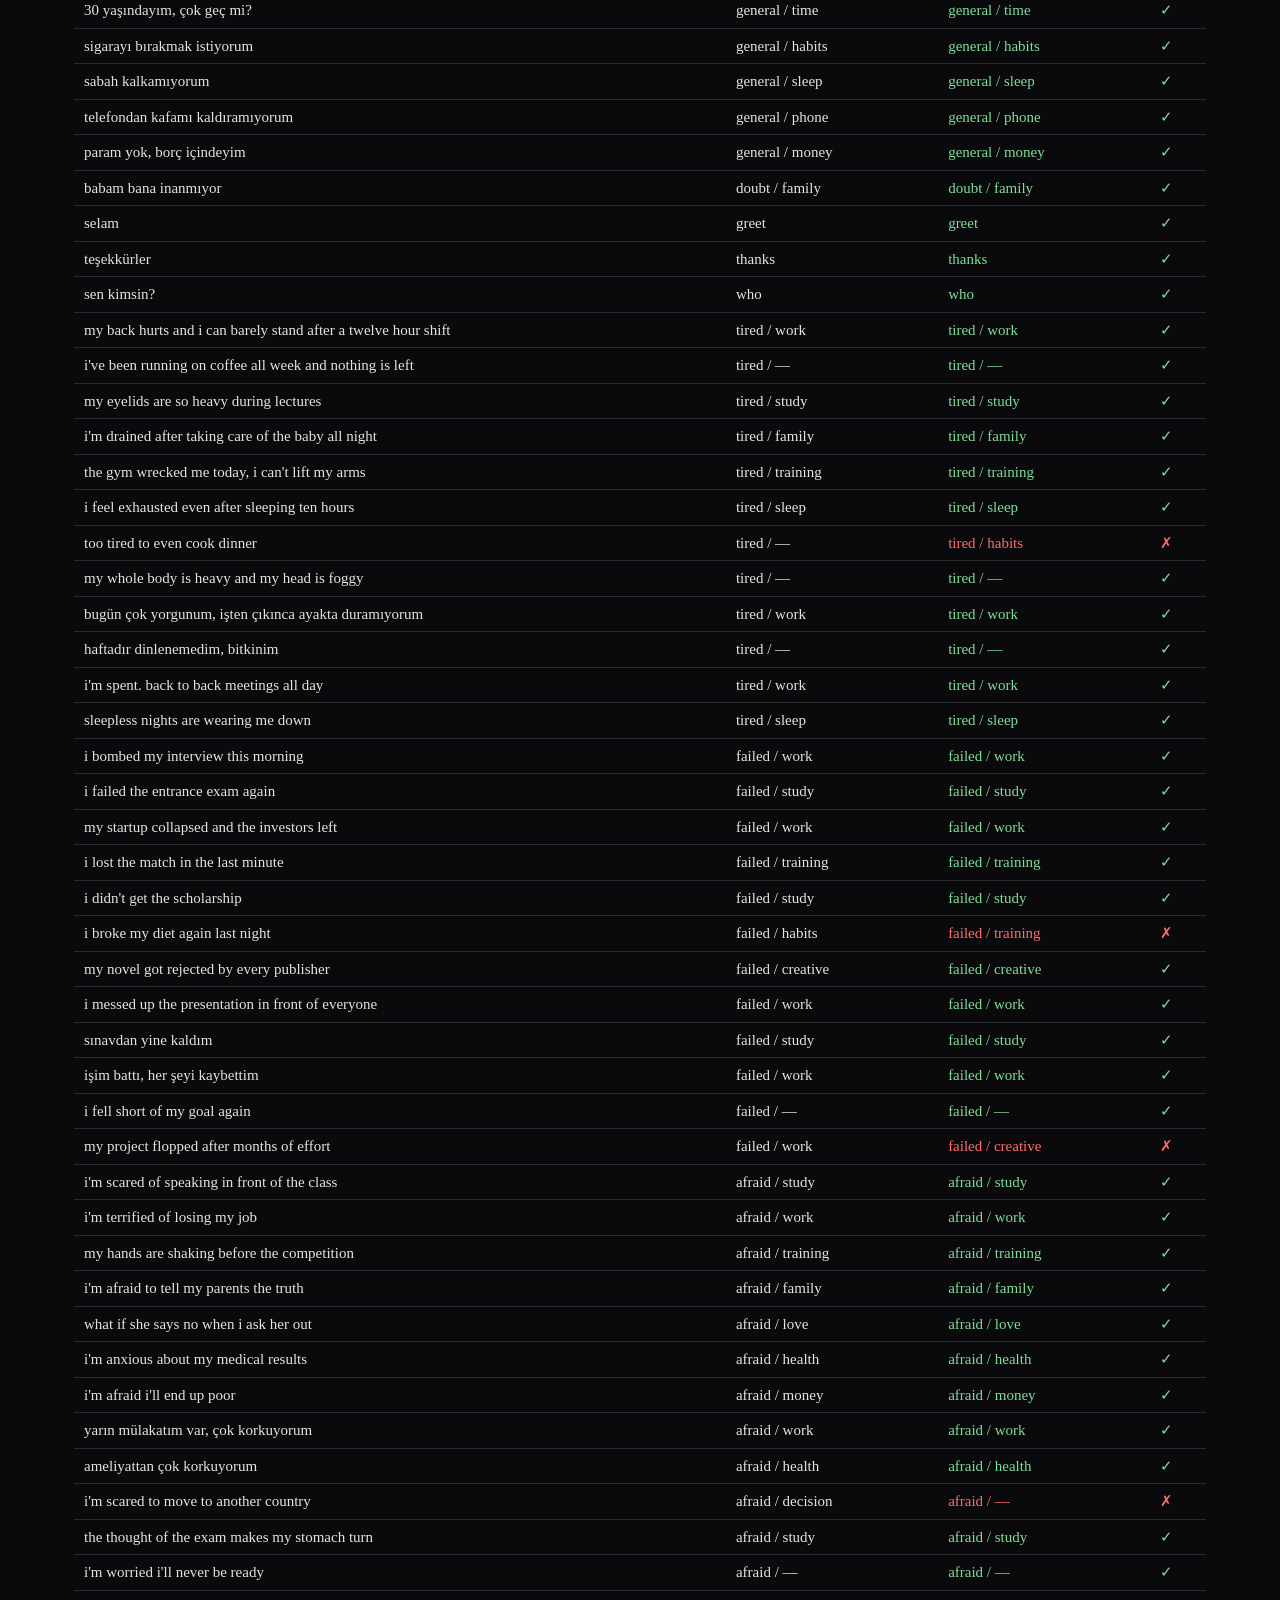
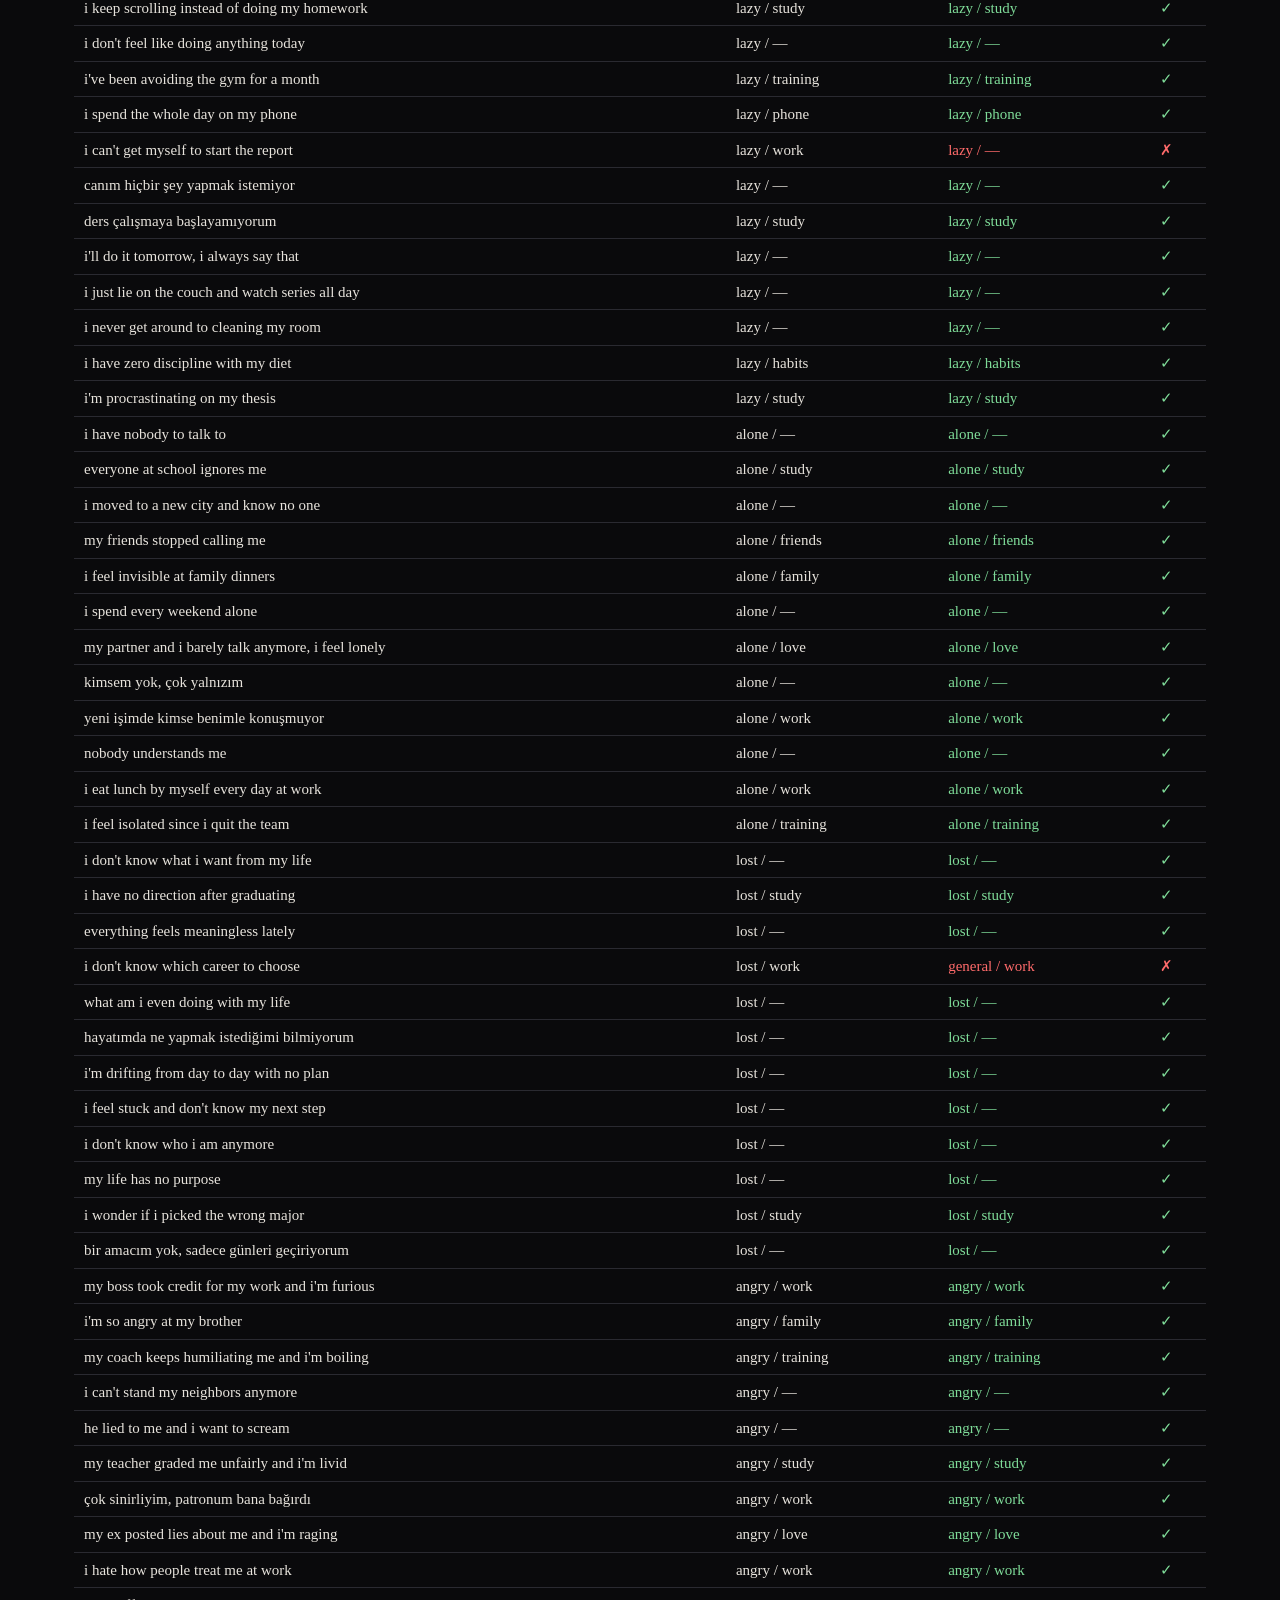
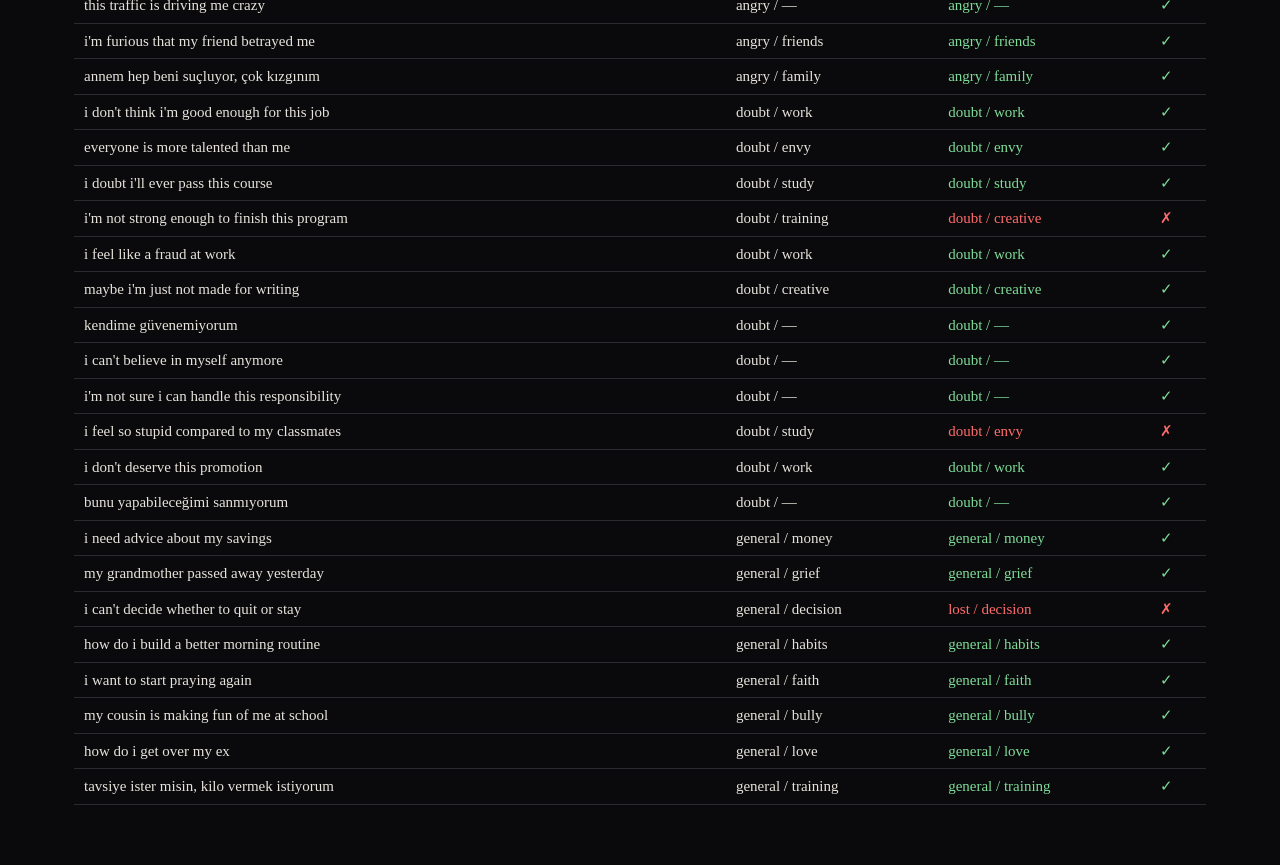
==== commit 305d20b4: "README screenshots and changelog (task 5.2); tighter touch tool buttons Co-Authored-By: Claude Sonne" ====
--- a/eval.html
+++ b/eval.html
@@ -4,7 +4,7 @@
 <meta charset="utf-8">
 <title>Iron Council — Training evaluation</title>
 <link rel="icon" href="favicon.svg" type="image/svg+xml">
-<link rel="stylesheet" href="css/style.css?v=44">
+<link rel="stylesheet" href="css/style.css?v=45">
 <style>
   table { width: 100%; border-collapse: collapse; font-size: 15px; margin-top: 18px; }
   th, td { text-align: left; padding: 6px 10px; border-bottom: 1px solid var(--line); vertical-align: top; }
@@ -23,7 +23,7 @@
   <div class="stats" id="stats"></div>
   <table id="tbl"><thead><tr><th>Message</th><th>Expected</th><th>Engine read</th><th></th></tr></thead><tbody></tbody></table>
 </main>
-  <script src="js/bundle.js?v=44"></script>
+  <script src="js/bundle.js?v=45"></script>
 <script>
 // [message, expected feeling ("general" = none), expected topic (null = none), expected intent (optional)]
 const CASES = [
--- a/css/style.css
+++ b/css/style.css
@@ -436,3 +436,4 @@
 .about ul { padding-left: 22px; }
 .foot a { text-decoration: underline; }
 @media (pointer: coarse) { .foot a { display: inline-block; padding: 12px 4px; } }
+@media (pointer: coarse) { .msg .tools { gap: 0 14px !important; } .msg .tools button { padding: 10px 8px 10px 0; } }
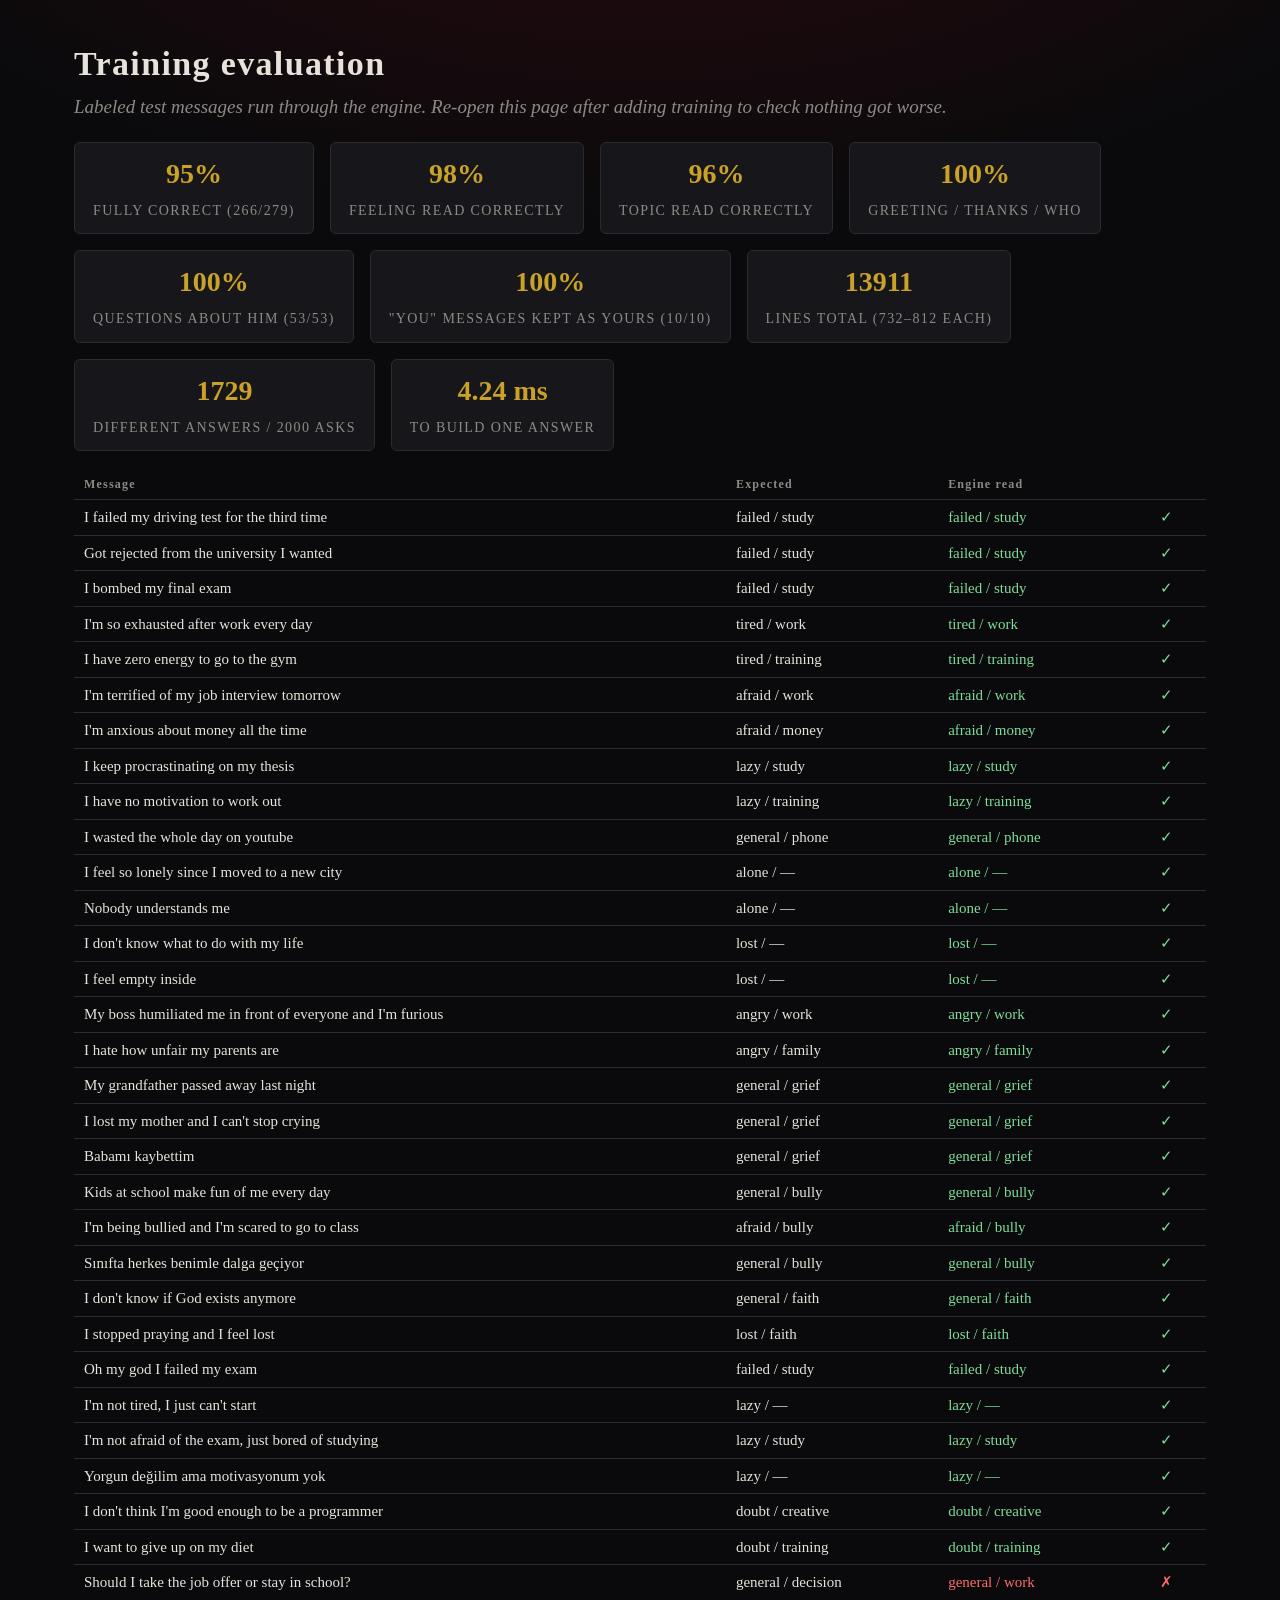
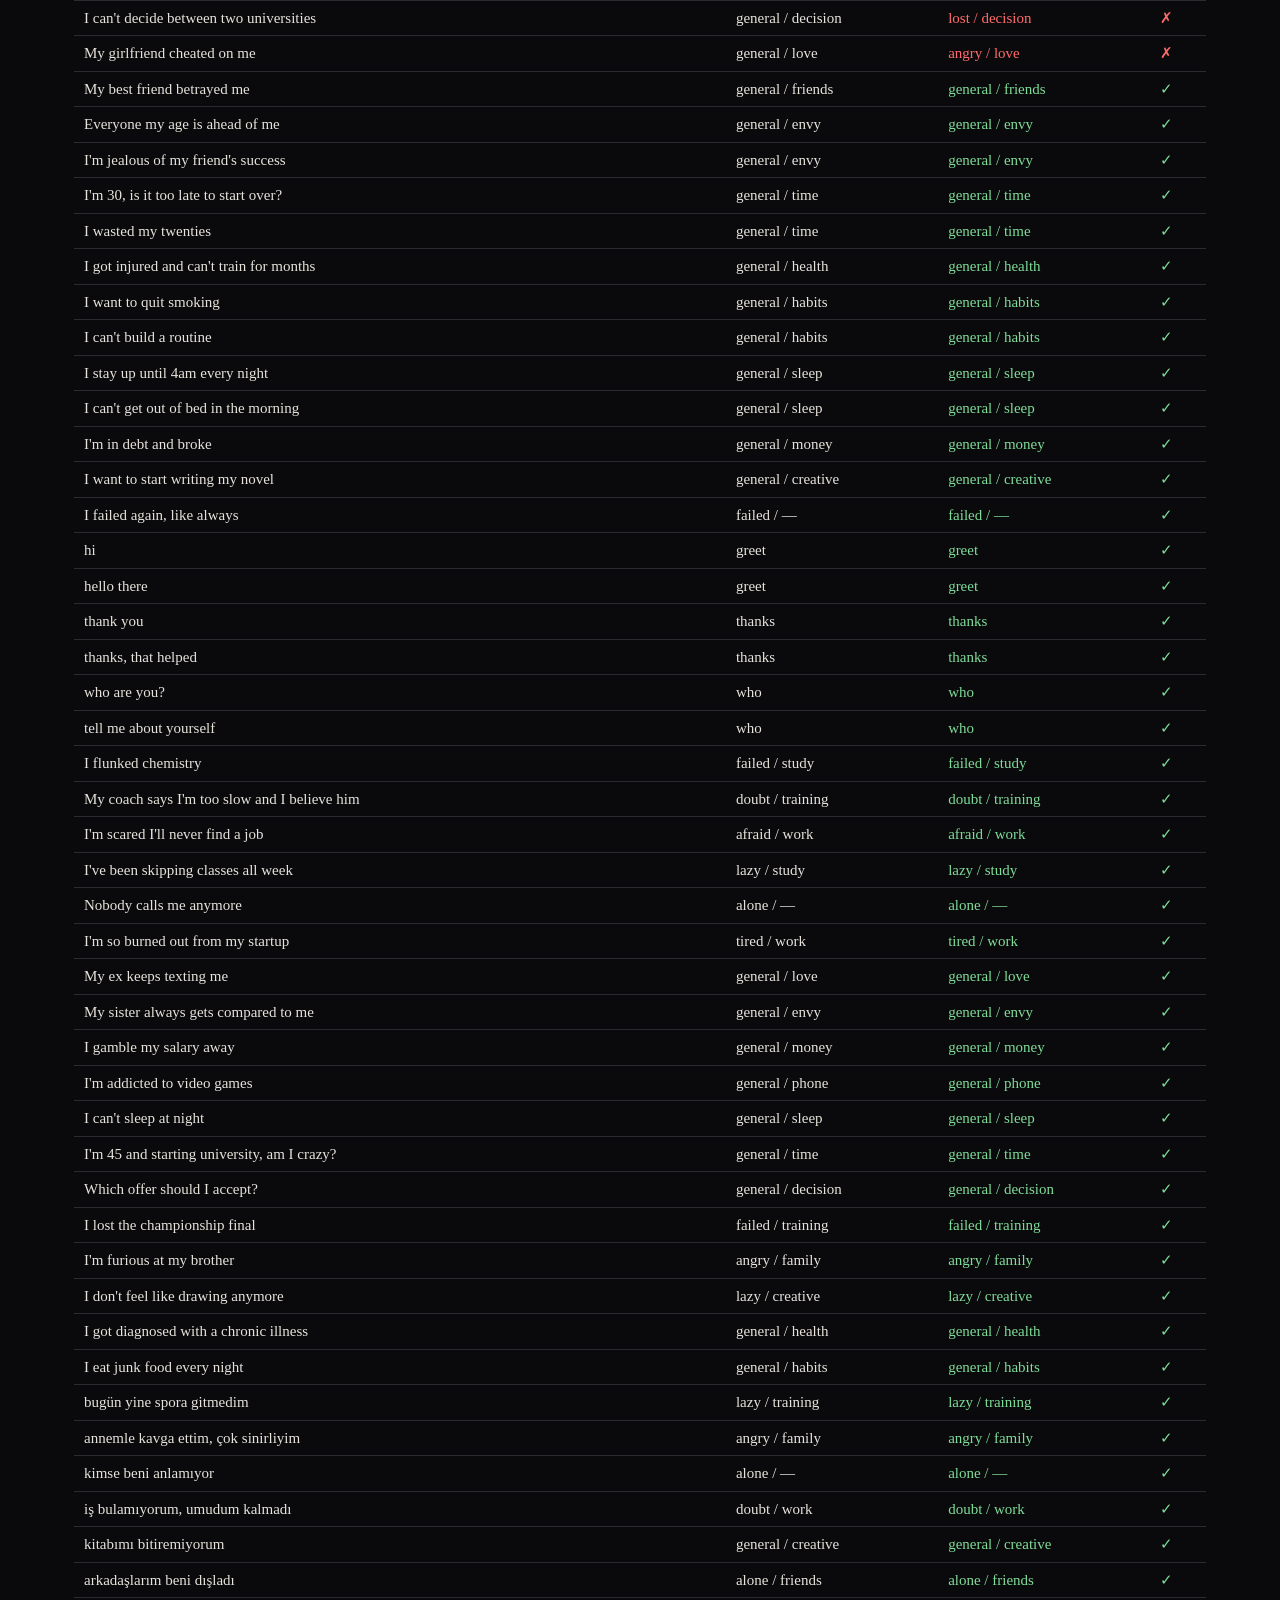
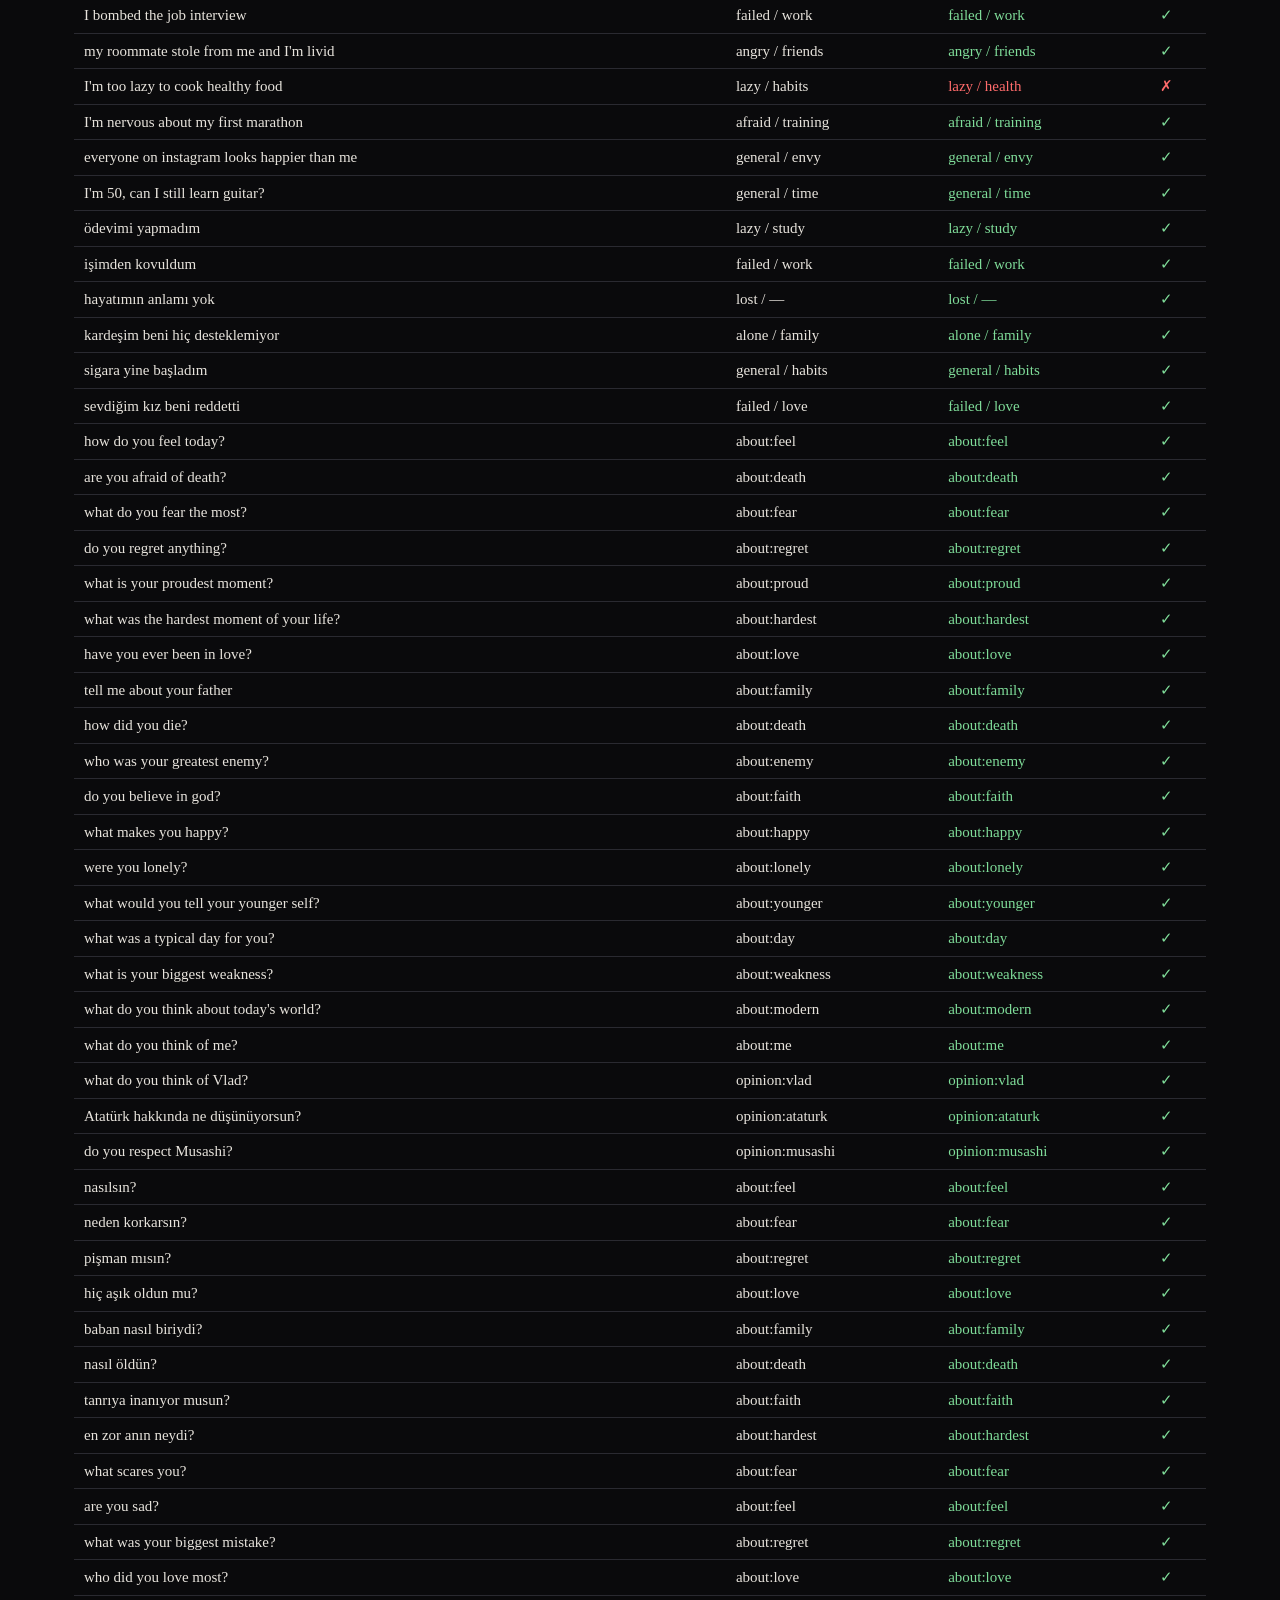
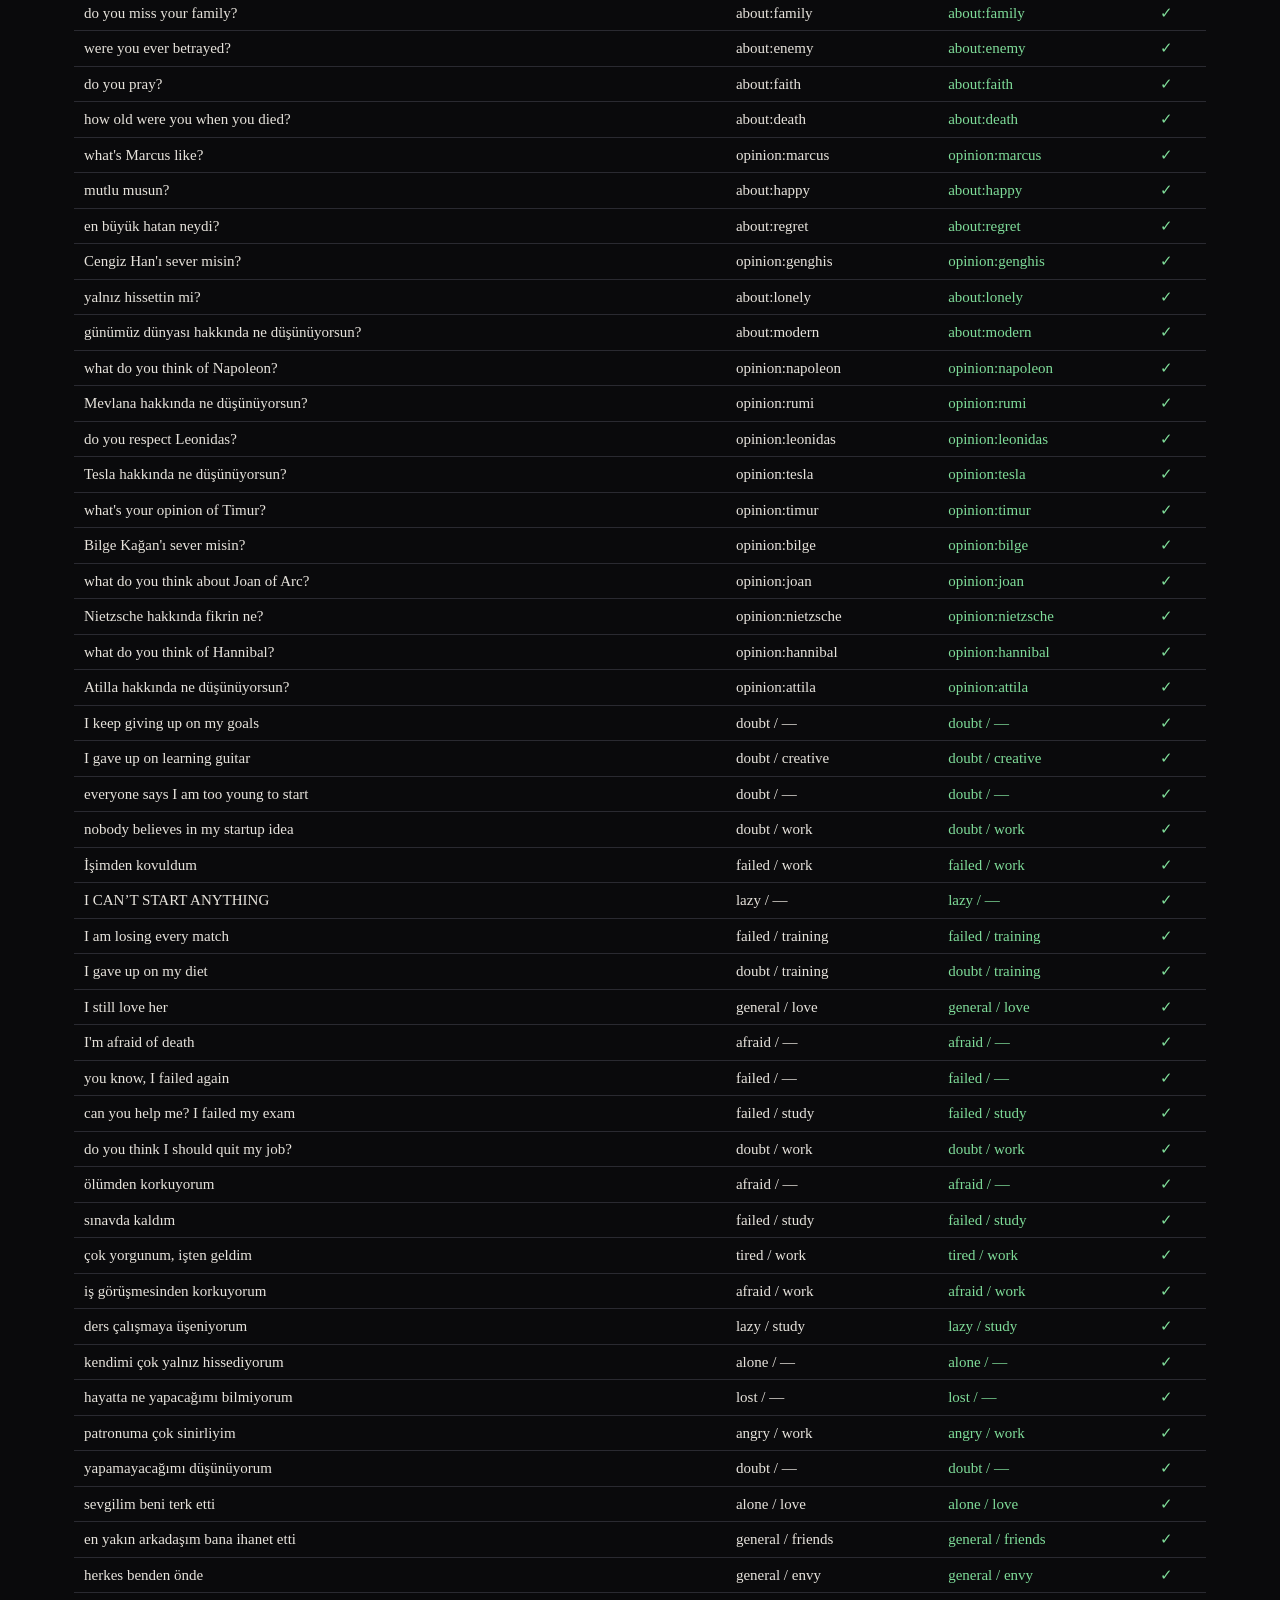
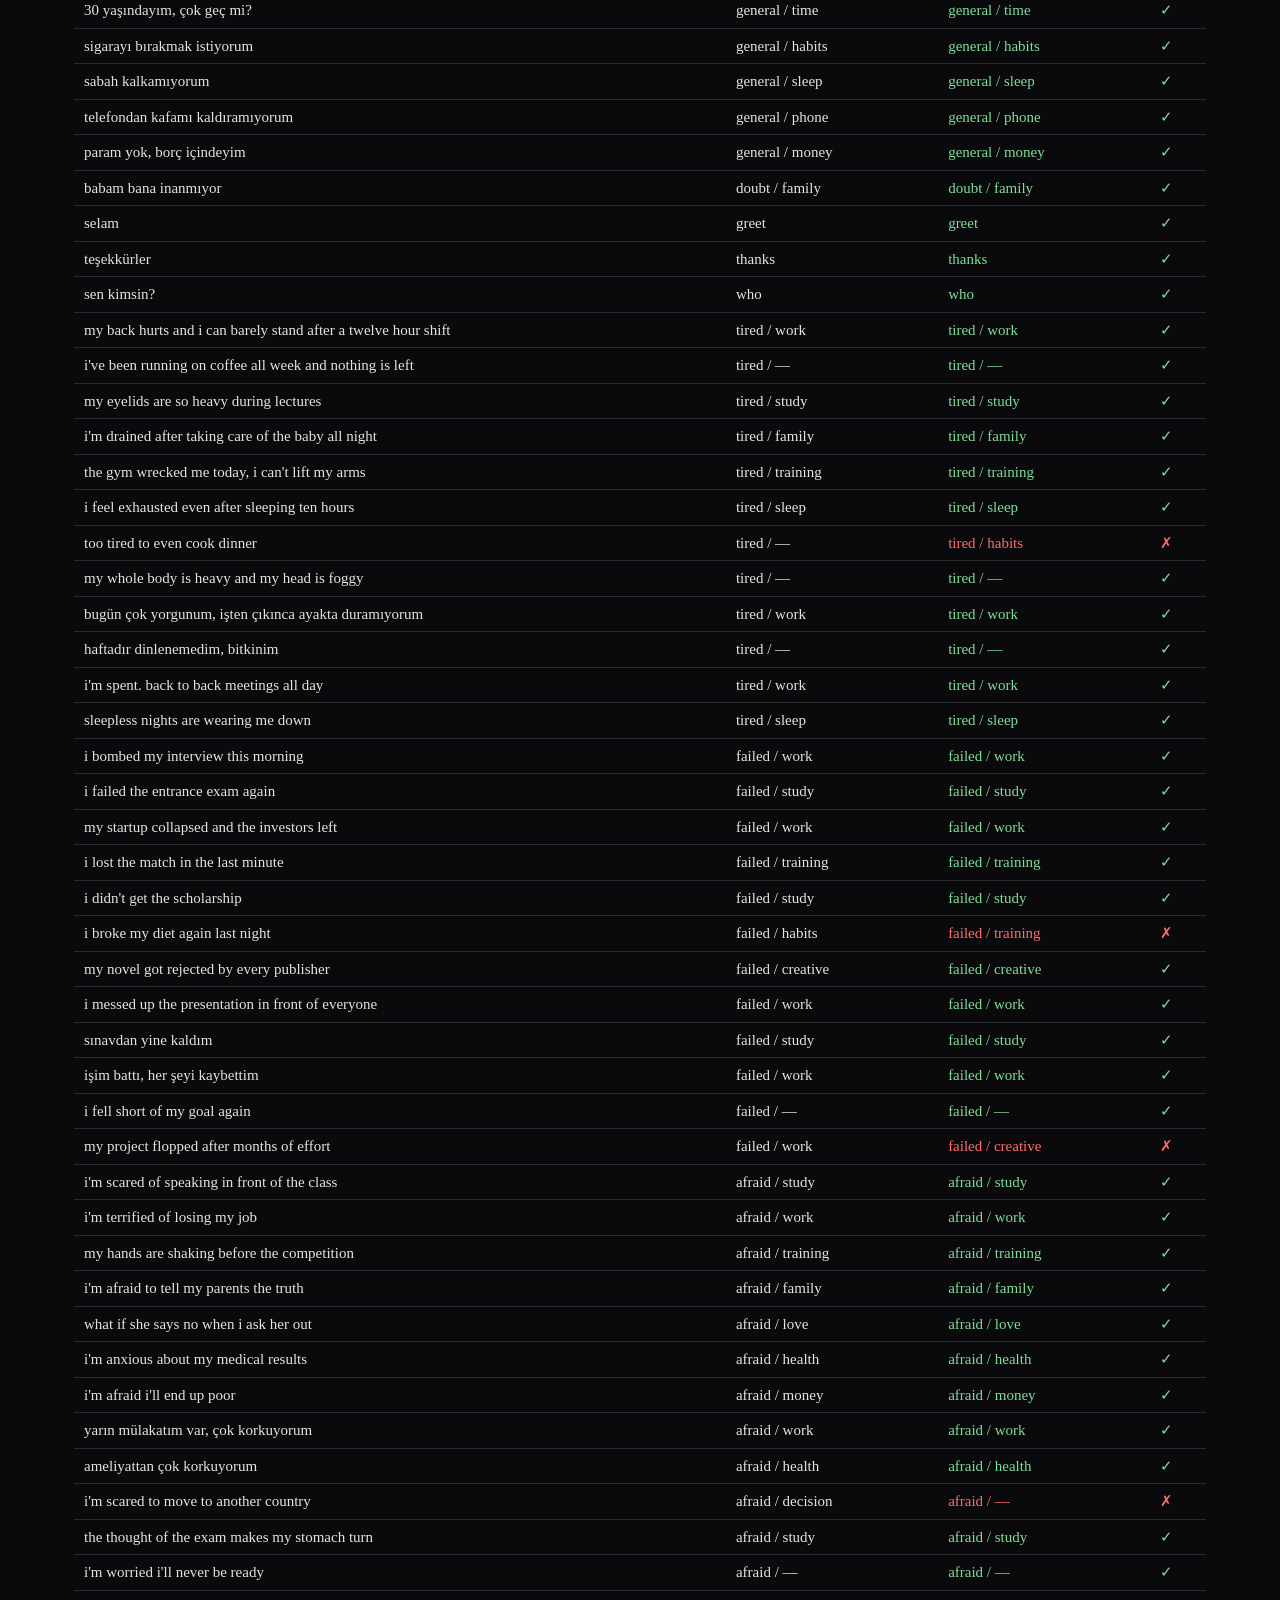
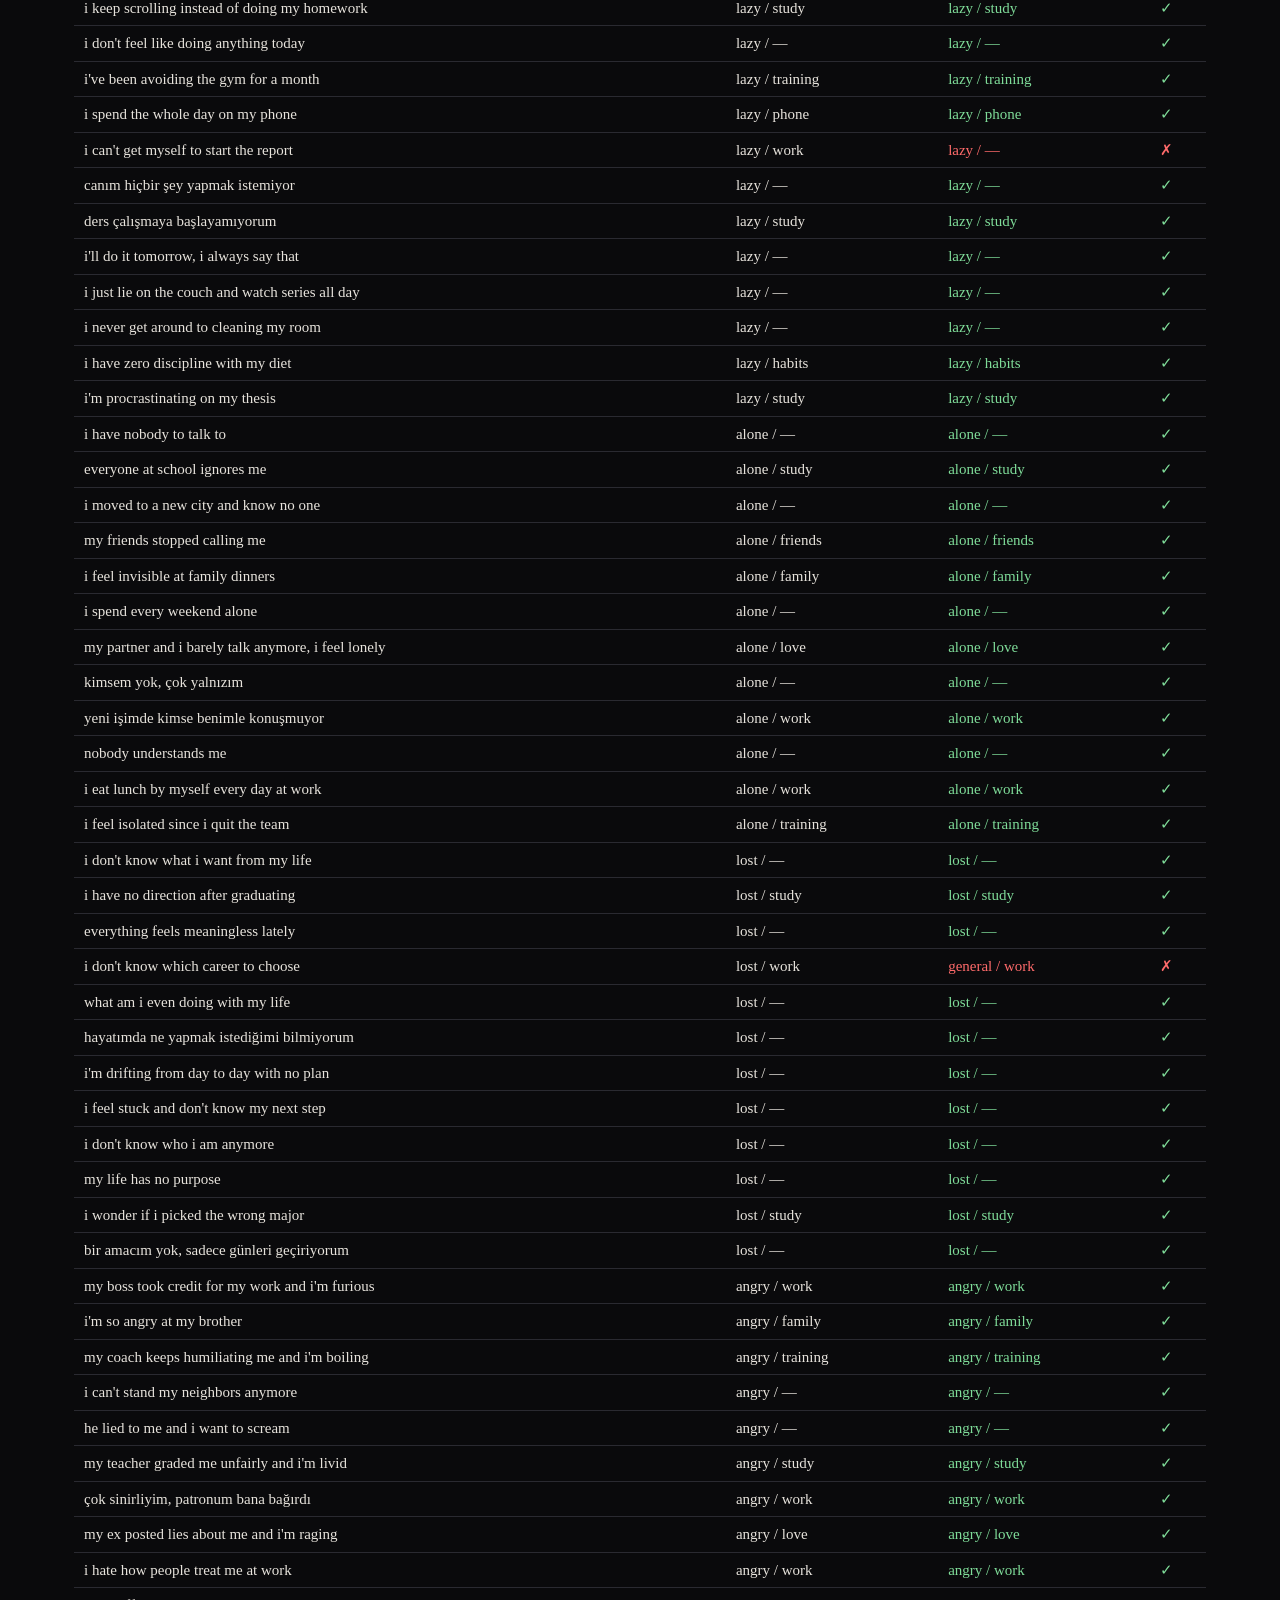
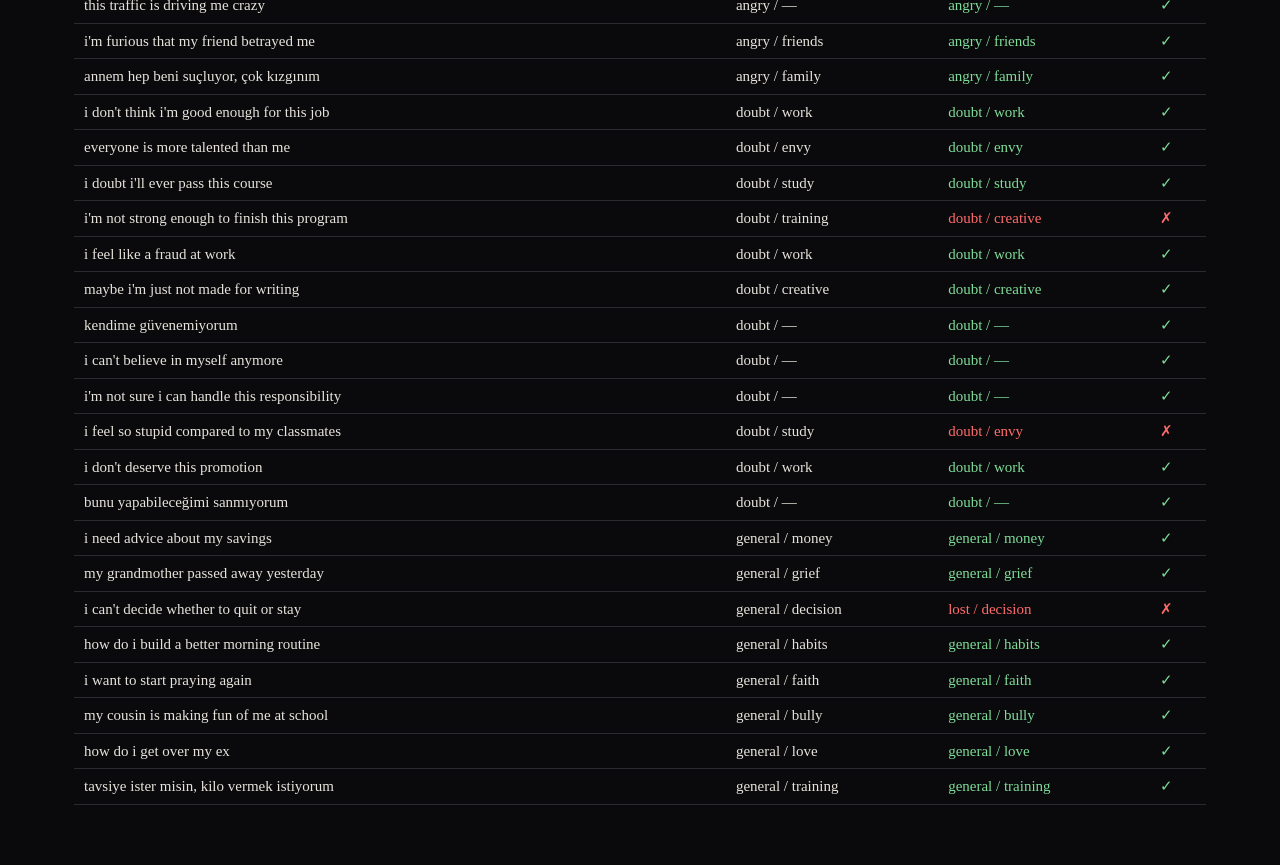
==== commit cc45971c: "Understanding round 8: blind set 8 (49% unseen), phrase families, no regressions (task 1.9, in progr" ====
--- a/eval.html
+++ b/eval.html
@@ -4,7 +4,7 @@
 <meta charset="utf-8">
 <title>Iron Council — Training evaluation</title>
 <link rel="icon" href="favicon.svg" type="image/svg+xml">
-<link rel="stylesheet" href="css/style.css?v=45">
+<link rel="stylesheet" href="css/style.css?v=46">
 <style>
   table { width: 100%; border-collapse: collapse; font-size: 15px; margin-top: 18px; }
   th, td { text-align: left; padding: 6px 10px; border-bottom: 1px solid var(--line); vertical-align: top; }
@@ -23,7 +23,7 @@
   <div class="stats" id="stats"></div>
   <table id="tbl"><thead><tr><th>Message</th><th>Expected</th><th>Engine read</th><th></th></tr></thead><tbody></tbody></table>
 </main>
-  <script src="js/bundle.js?v=45"></script>
+  <script src="js/bundle.js?v=46"></script>
 <script>
 // [message, expected feeling ("general" = none), expected topic (null = none), expected intent (optional)]
 const CASES = [
